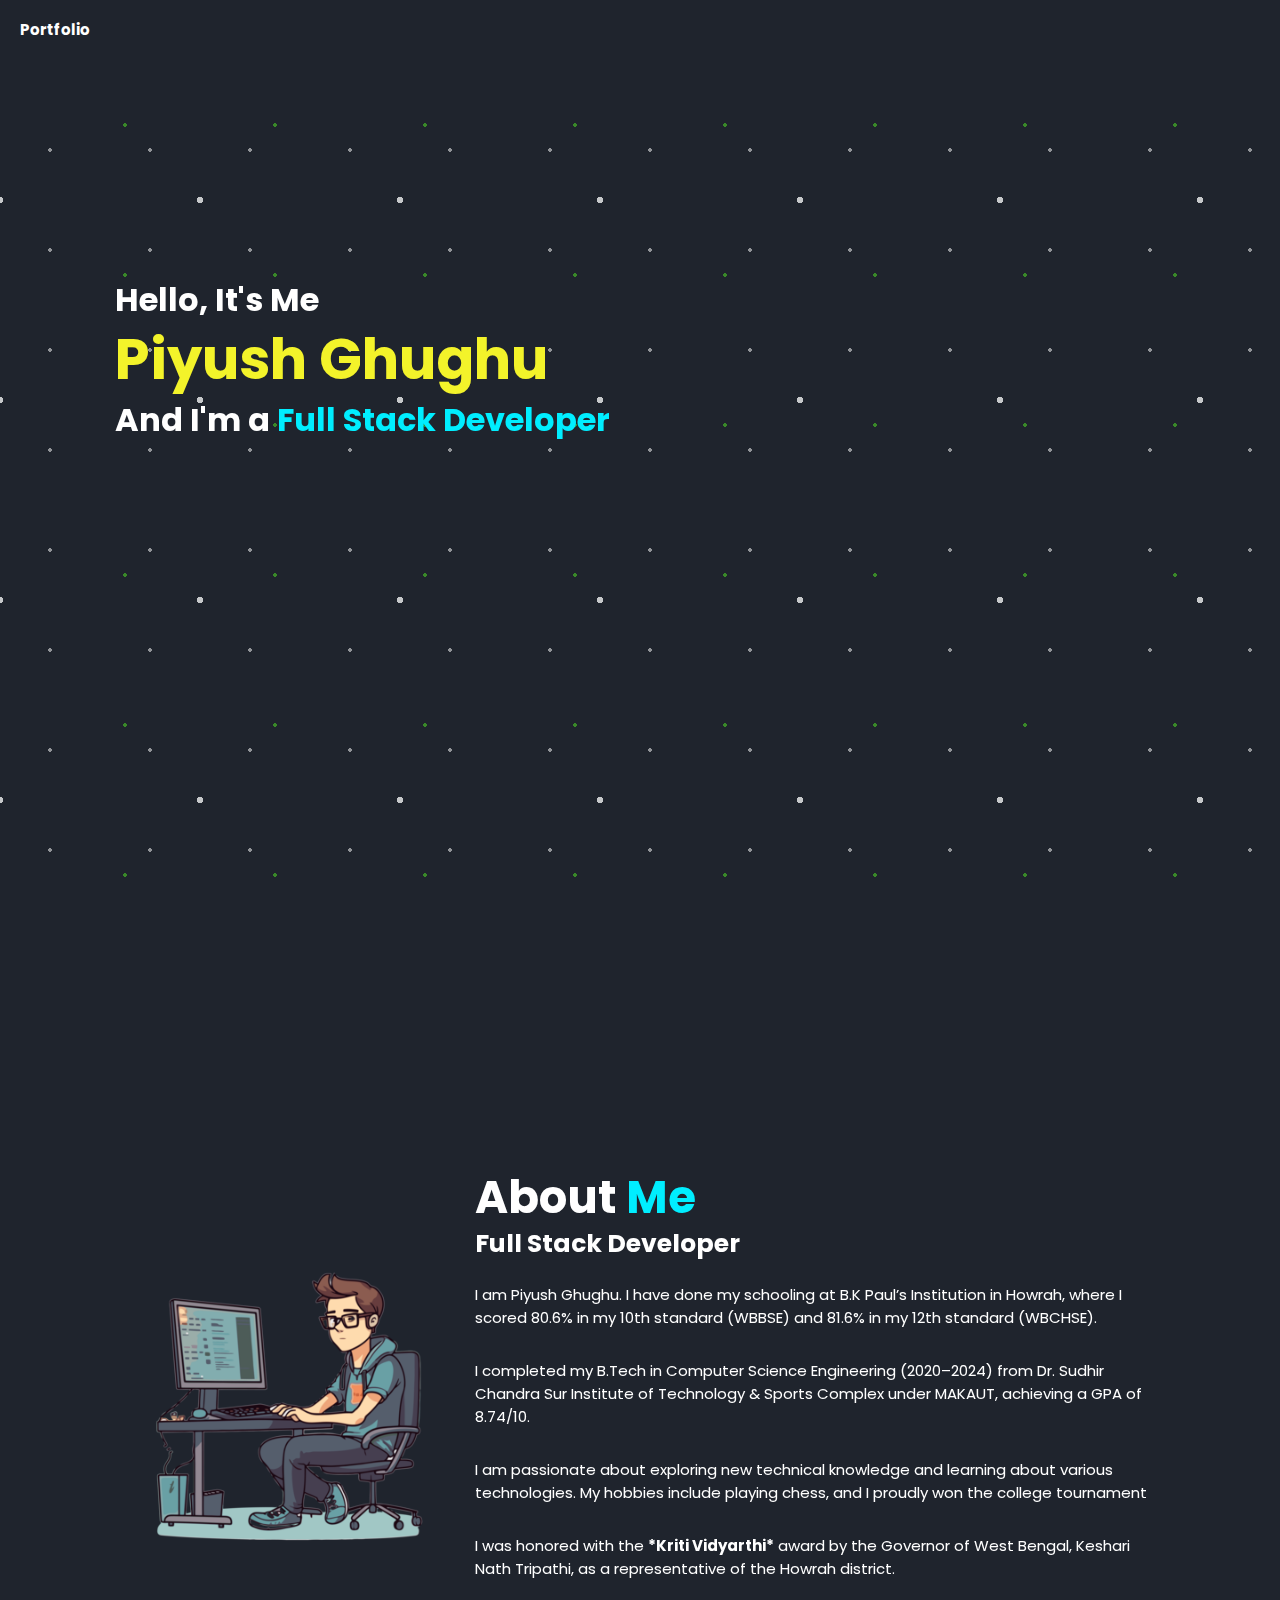
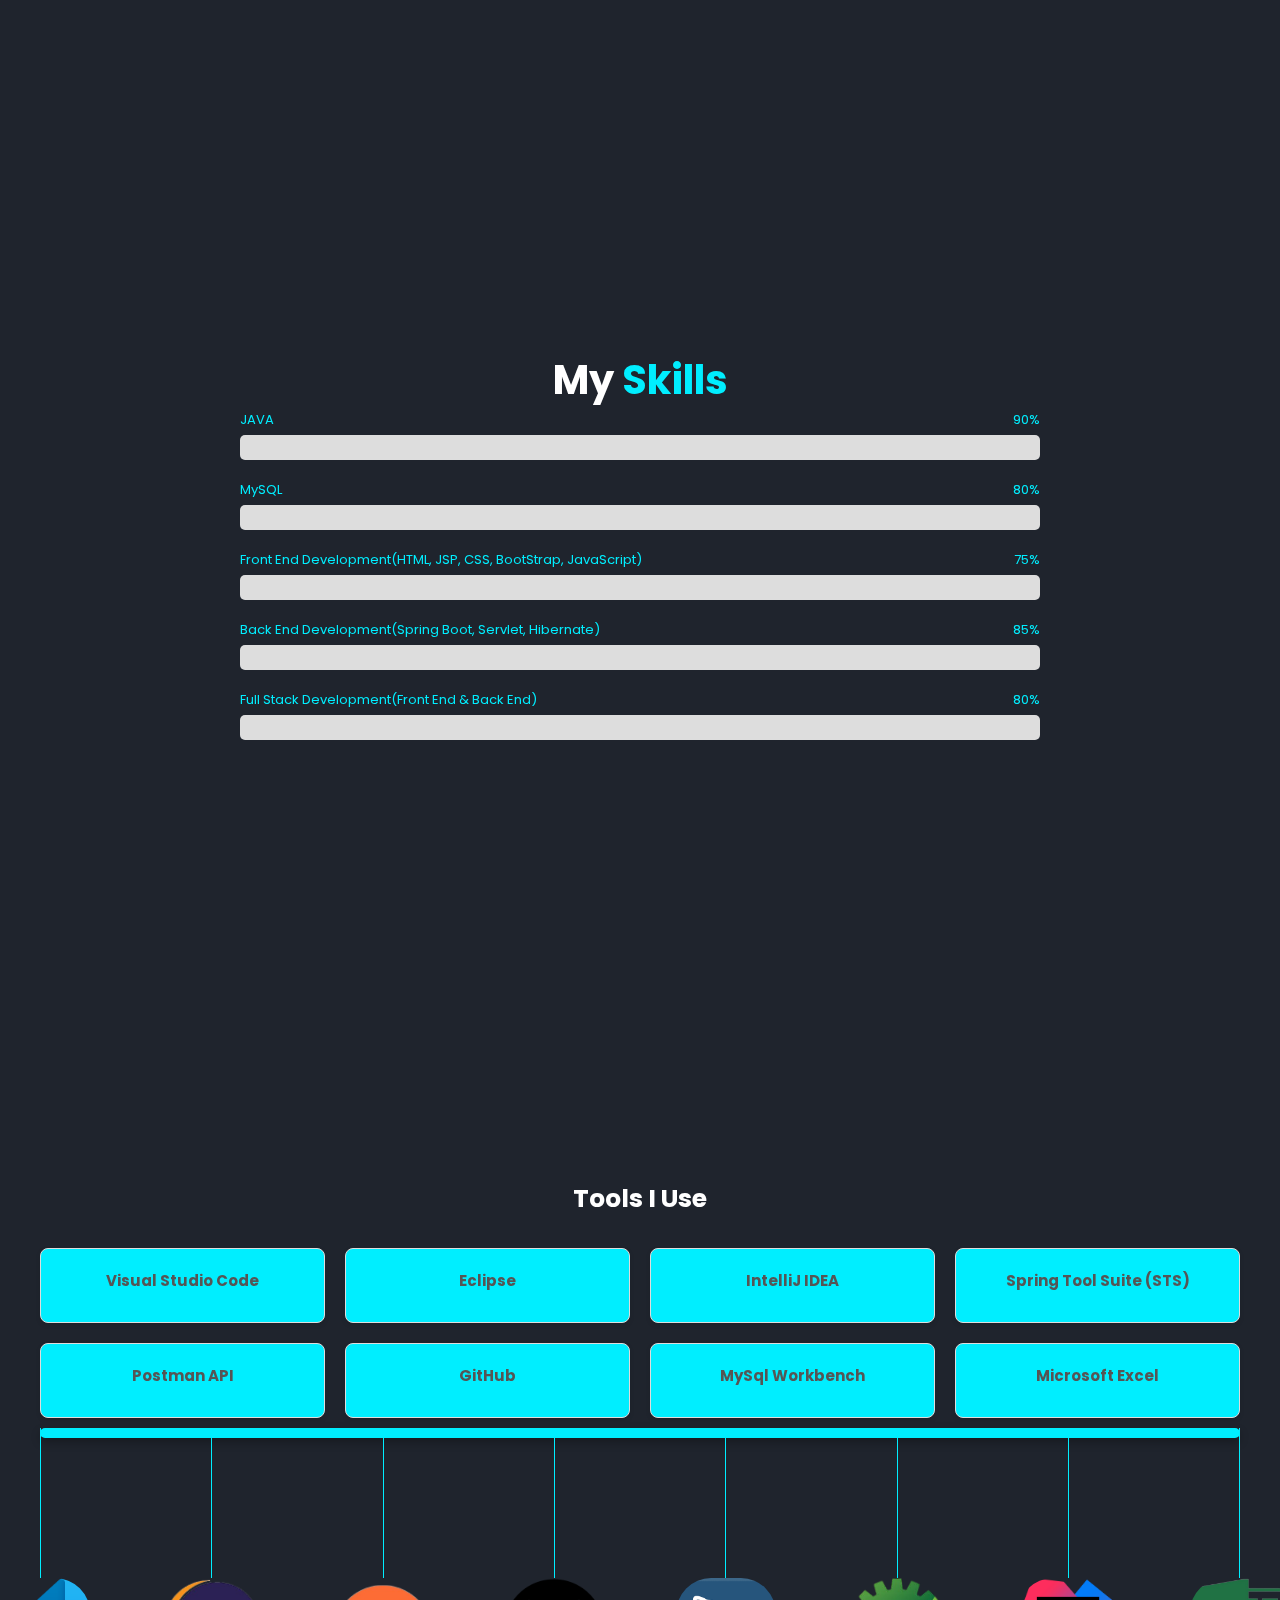
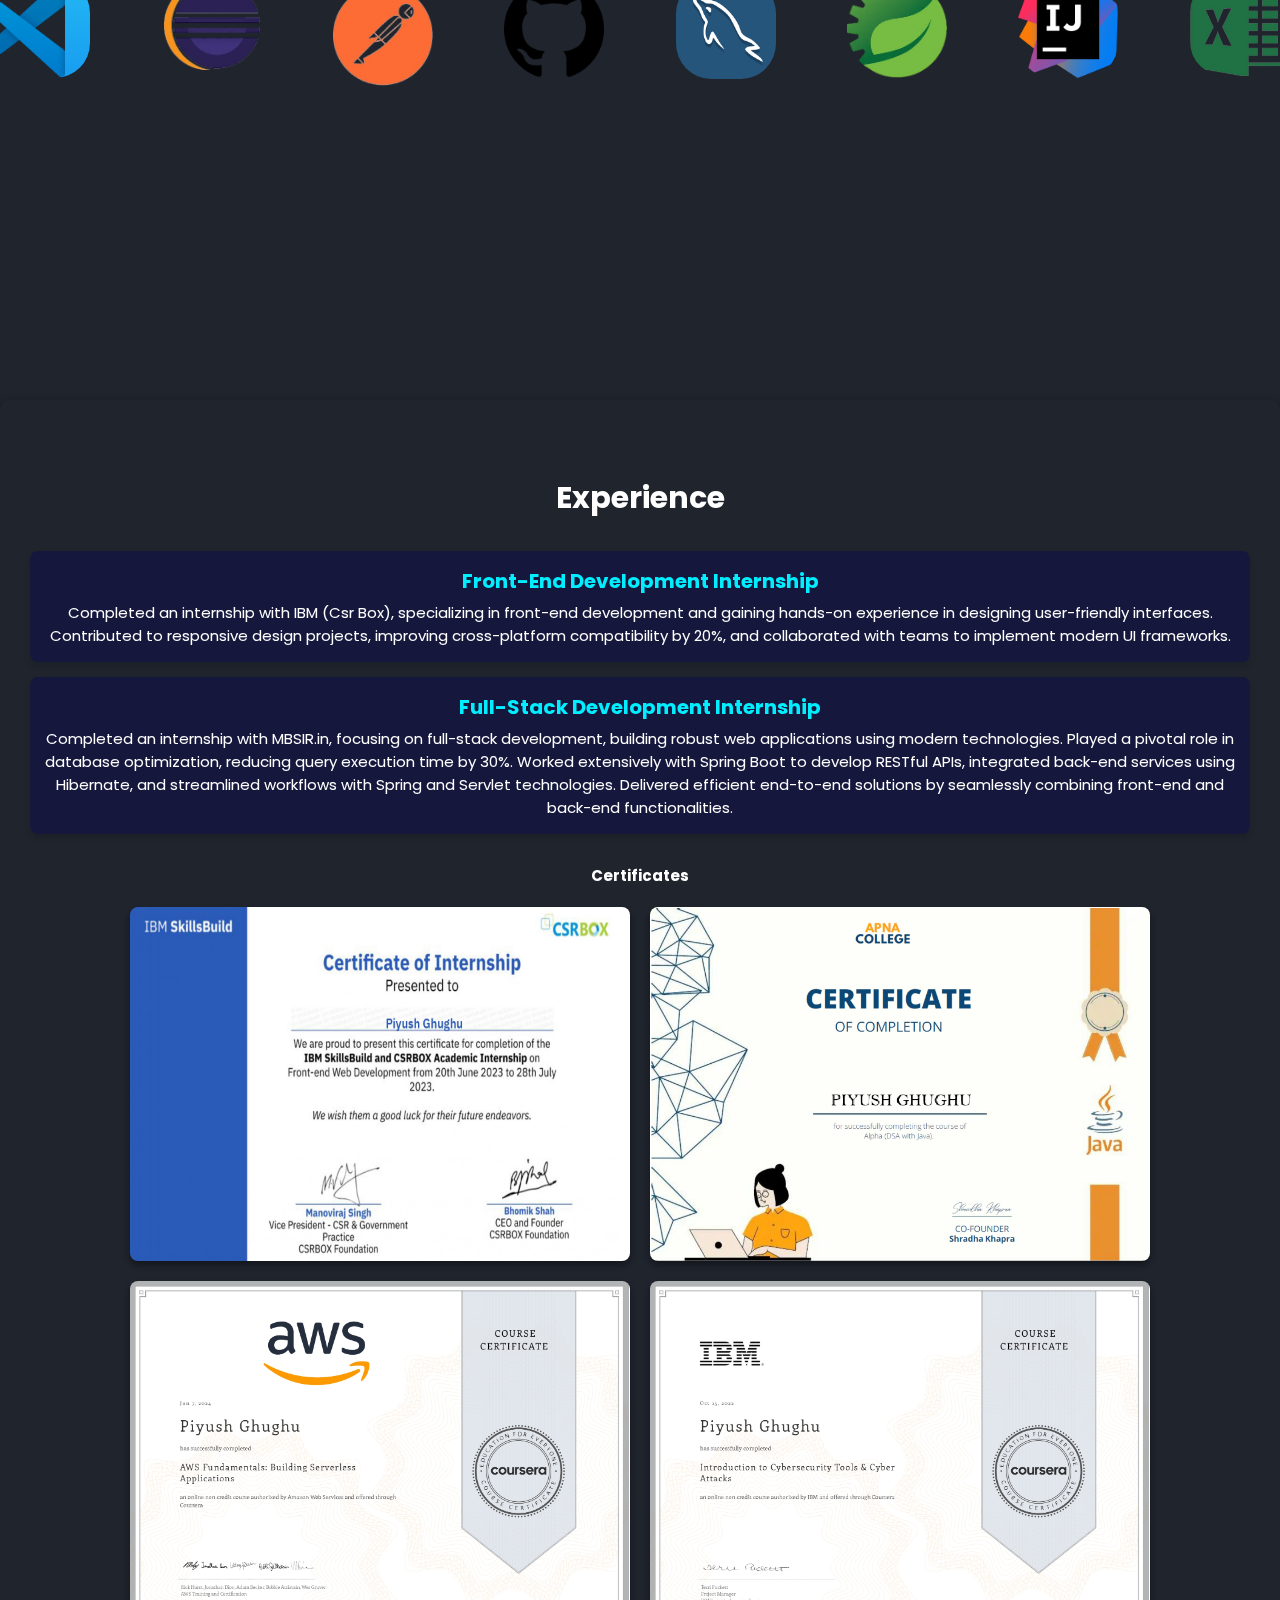
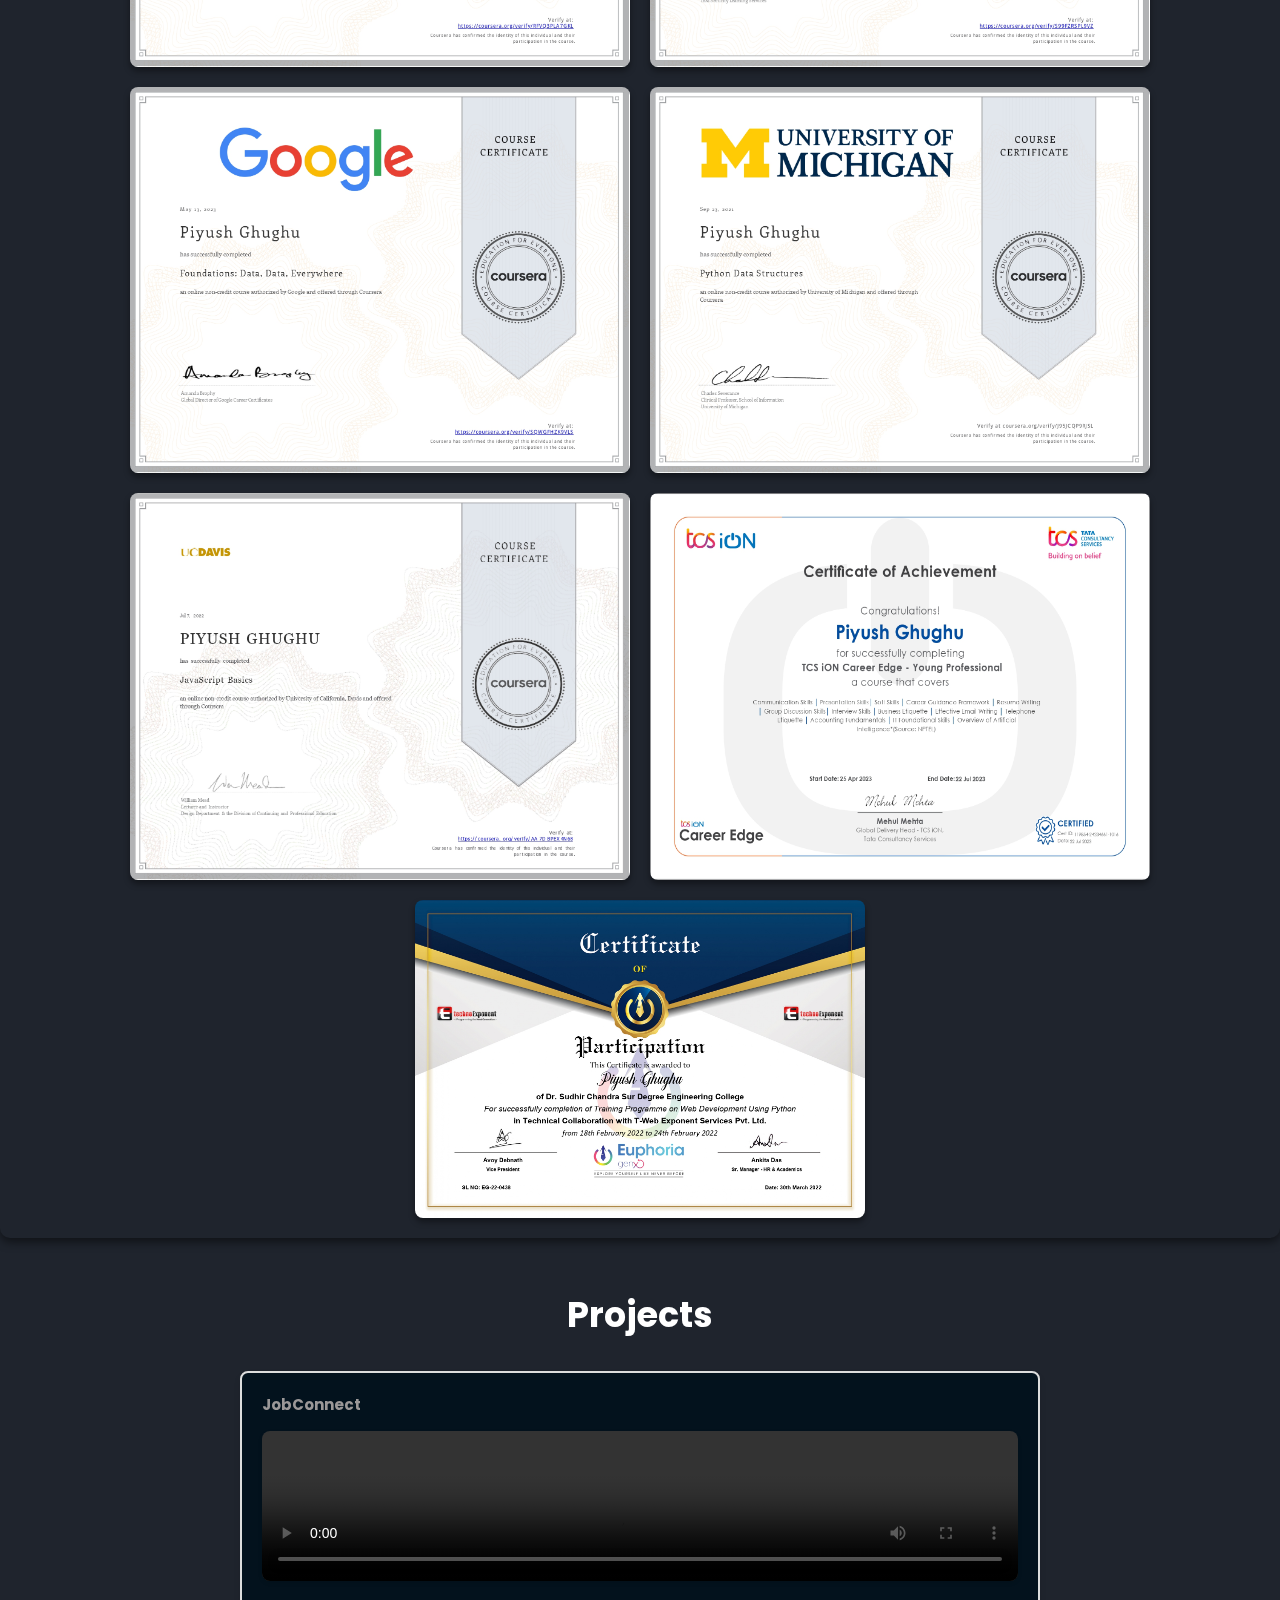
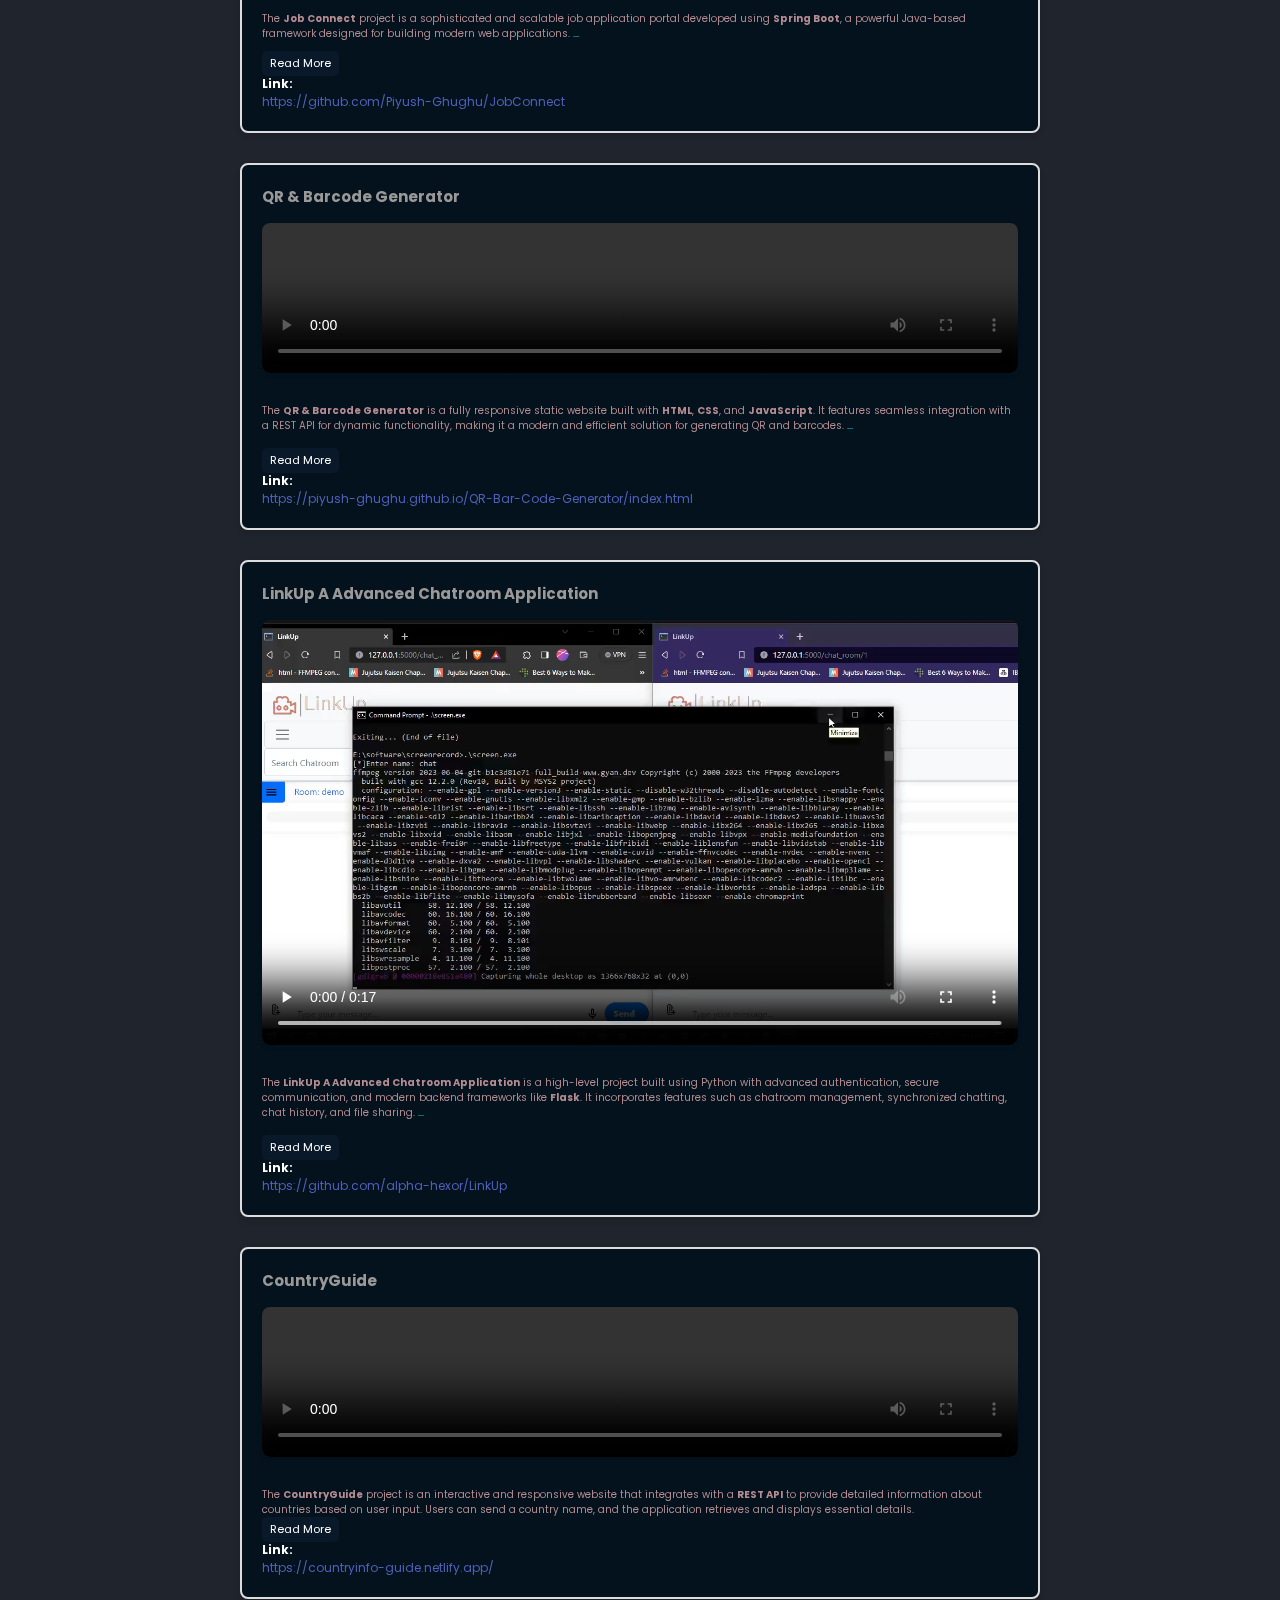
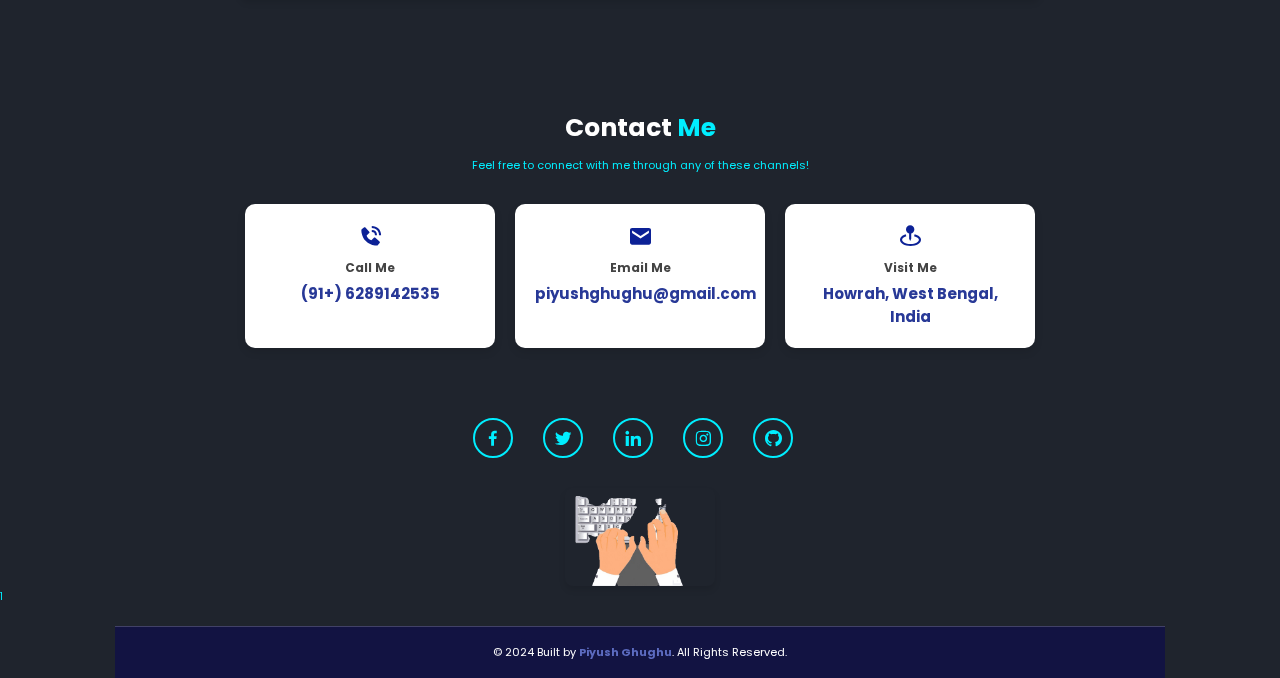
==== index.html @ bff75032 "Update index.html" ====
<!DOCTYPE html>
<html lang="en">

<head>
    <meta charset="UTF-8">
    <meta name="viewport" content="width=device-width, initial-scale=1.0">
    <meta http-equiv="X-UA-Compatible" content="IE=edge">
    <title>Piyush Ghughu's Portfolio</title>
    <link href='https://unpkg.com/boxicons@2.1.4/css/boxicons.min.css' rel='stylesheet'>
    <link rel="stylesheet" href="https://cdnjs.cloudflare.com/ajax/libs/font-awesome/6.0.0-beta3/css/all.min.css">

    <link rel="stylesheet" href="style.css">
    <link rel="shortcut icon" href="images/Image1.jpeg" type="image/x-icon">
</head>

<body>

    <div class="background-effect"> </div>
    <div class="moving-margin"> </div>
    <!-- headeer design -->
    <header class="header">
        <a href="index.html" class="logo">Portfolio</a>
        <div id="menu-icon">☰</div>
        <nav id="navbar" class="navbar">
            <a href="#home" class="active">Home</a>
            <a href="#about">About</a>
            <a href="#skills">Skills</a>
            <a href="#tools">Tools</a>
            <a href="#experience">Experience</a>
            <a href="#project">Projects</a>
            <a href="#contact">Contact</a>
        </nav>
    </header>

    <div class="background-effect"></div>
    <section class="home" id="home">
        <div class="home-content intro">
            <h3 class="animate-item">Hello, It's Me</h3>
            <h1 class="animate-item" id="name">Piyush Ghughu</h1>
            <h3 class="animate-item">And I'm a <span>Full Stack Developer</span></h3>
            <p class="animate-item">I am a Full Stack Developer with expertise in front-end technologies like HTML, CSS,
                JSP, JavaScript, and Bootstrap, strong database skills in MySQL, and backend proficiency in
                <strong><span>Spring Boot</span></strong> , Servlets, and Hibernate.
            </p>
            <div class="social-media-top  animate-item">
                <a href="https://www.facebook.com/priyanksu.ghughu" target="_blank"><i class='bx bxl-facebook'></i></a>
                <a href="https://x.com/PGhughu123" target="_blank"><i class='bx bxl-instagram-alt'></i></a>
                <a href="https://www.linkedin.com/in/piyush-ghughu-1a0229289/" target="_blank"><i
                        class='bx bxl-linkedin-square'></i></a>
                <a href="https://www.instagram.com/piyush_ghughu/" target="_blank"><i class='bx bxl-twitter'></i></a>
                <a href="https://github.com/Piyush-Ghughu" target="_blank"><i class='bx bxl-github'></i></a>
            </div>
            <a href="/cv/Piyush Ghughu_CV.pdf" class="btn animate-item" download="Piyush Ghughu_CV.pdf">Download CV</a>
        </div>
        <div class="profile-container" class="home-img">
            <div class="profile-frame">
                <img src="images/Image1.jpeg" alt="Profile Picture" class="profile-picture animate-item">
            </div>
        </div>
    </section>
    <!-- about section design -->

    <section class="about" id="about">
        <div>

        </div>

        <div class="about-img">
            <img src="images/about3.png" alt="">
        </div>
        <div class="about-content">
            <h2 class="heading">About<span> Me</span></h2>
            <h3>Full Stack Developer</h3>
            <p>I am Piyush Ghughu. I have done my schooling at B.K Paul’s Institution in Howrah, where I scored 80.6% in
                my 10th standard (WBBSE) and 81.6% in my 12th standard (WBCHSE).</p>
            <p>I completed my B.Tech in Computer
                Science Engineering (2020–2024) from Dr. Sudhir Chandra Sur Institute of Technology & Sports Complex
                under MAKAUT, achieving a GPA of 8.74/10. </p>
            <p>I am passionate about exploring new technical knowledge and learning about various technologies. My
                hobbies include playing chess, and I proudly won the college tournament </p>
            <p>I was honored with the <strong>*Kriti Vidyarthi*</strong> award by the Governor
                of West Bengal, Keshari Nath Tripathi, as a representative of the Howrah district.</p>
        </div>
    </section>
    <section class="skills" id="skills">
        <h2 class="skills-heading">My <span>Skills</span></h2>
        <div class="skills-container">
            <!-- Skill 1 -->
            <div class="skill">
                <div class="skill-info">
                    <span>JAVA</span>
                    <span>90%</span>
                </div>
                <div class="skill-bar">
                    <div class="skill-progress" style="--progress-width: 90%;"></div>
                </div>
            </div>
            <!-- Skill 2 -->
            <div class="skill">
                <div class="skill-info">
                    <span>MySQL</span>
                    <span>80%</span>
                </div>
                <div class="skill-bar">
                    <div class="skill-progress" style="--progress-width: 80%;"></div>
                </div>
            </div>
            <!-- Skill 3 -->
            <div class="skill">
                <div class="skill-info">
                    <span>Front End Development(HTML, JSP, CSS, BootStrap, JavaScript)</span>
                    <span>75%</span>
                </div>
                <div class="skill-bar">
                    <div class="skill-progress" style="--progress-width: 75%;"></div>
                </div>
            </div>
            <!-- Skill 4 -->
            <div class="skill">
                <div class="skill-info">
                    <span>Back End Development(Spring Boot, Servlet, Hibernate)</span>
                    <span>85%</span>
                </div>
                <div class="skill-bar">
                    <div class="skill-progress" style="--progress-width: 85%;"></div>
                </div>
            </div>
            <!-- Skill 5 -->
            <div class="skill">
                <div class="skill-info">
                    <span>Full Stack Development(Front End & Back End)</span>
                    <span>80%</span>
                </div>
                <div class="skill-bar">
                    <div class="skill-progress" style="--progress-width: 80%;"></div>
                </div>
            </div>
        </div>
    </section>
    <section id="tools" class="tools">
        <div class="tools-container">
            <h1>Tools I Use</h1>
            <div class="tools-list">
                <div class="tool">
                    <h3>Visual Studio Code</h3>
                </div>
                <div class="tool">
                    <h3>Eclipse</h3>
                </div>
                <div class="tool">
                    <h3>IntelliJ IDEA</h3>
                </div>
                <div class="tool">
                    <h3>Spring Tool Suite (STS)</h3>
                </div>
                <div class="tool">
                    <h3>Postman API</h3>
                </div>
                <div class="tool">
                    <h3>GitHub</h3>
                </div>
                <div class="tool">
                    <h3>MySql Workbench </h3>
                </div>
                <div class="tool">
                    <h3>Microsoft Excel</h3>
                </div>
            </div>
            <!-- Hanging Logos Section -->
            <div class="main-rope">
                <div class="rope">
                    <img src="/images/logos/logo1.png" alt="Logo 1" class="logo-img">
                </div>
                <div class="rope">
                    <img src="/images/logos/logo2.png" alt="Logo 2" class="logo-img">
                </div>
                <div class="rope">
                    <img src="/images/logos/logo3.png" alt="Logo 3" class="logo-img">
                </div>
                <div class="rope">
                    <img src="/images/logos/logo4.png" alt="Logo 4" class="logo-img">
                </div>
                <div class="rope">
                    <img src="/images/logos/logo5.png" alt="Logo 5" class="logo-img">
                </div>
                <div class="rope">
                    <img src="/images/logos/logo6.png" alt="Logo 6" class="logo-img">
                </div>
                <div class="rope">
                    <img src="/images/logos/logo7.png" alt="Logo 7" class="logo-img">
                </div>
                <div class="rope">
                    <img src="/images/logos/logo8.png" alt="Logo 8" class="logo-img">
                </div>
            </div>
        </div>
    </section>
    <section id="experience" class="experience">
        <h1>Experience</h1>
        <div class="certificate-container">
            <div class="certificate-item">
                <p class="certificate-title">Front-End Development Internship</p>
                <p class="certificate-organization">Completed an internship with IBM (Csr Box), specializing in
                    front-end development and gaining hands-on experience in designing user-friendly interfaces.
                    Contributed to responsive design projects, improving cross-platform compatibility by 20%, and
                    collaborated with teams to implement modern UI frameworks.</p>
            </div>
            <div class="certificate-item">
                <p class="certificate-title">Full-Stack Development Internship</p>
                <p class="certificate-organization">Completed an internship with MBSIR.in, focusing on full-stack
                    development, building robust web applications using modern technologies. Played a pivotal role in
                    database optimization, reducing query execution time by 30%. Worked extensively with Spring Boot to
                    develop RESTful APIs, integrated back-end services using Hibernate, and streamlined workflows with
                    Spring and Servlet technologies. Delivered efficient end-to-end solutions by seamlessly combining
                    front-end and back-end functionalities.</p>
            </div>
        </div>
        <div class="certificates">
            <h2>Certificates</h2>
            <div class="certificate-row">
                <img src="/certificates/certificate2.jpg" alt="Certificate 2" class="certificate-img">
                <img src="/certificates/certificate3.jpg" alt="Certificate 3" class="certificate-img">
            </div>
            <div class="certificate-row">
                <img src="/certificates/certificate4.jpg" alt="Certificate 4" class="certificate-img">
                <img src="/certificates/certificate5.jpg" alt="Certificate 5" class="certificate-img">
            </div>
            <div class="certificate-row">
                <img src="/certificates/certificate6.jpg" alt="Certificate 6" class="certificate-img">
                <img src="/certificates/certificate7.jpg" alt="Certificate 7" class="certificate-img">
            </div>
            <div class="certificate-row">
                <img src="/certificates/certificate8.jpg" alt="Certificate 8" class="certificate-img">
                <img src="/certificates/certificate9.jpg" alt="Certificate 9" class="certificate-img">
            </div>
            <div class="certificate-row">
                <img src="/certificates/certificate10.jpg" alt="Certificate 10" class="certificate-img">
            </div>
        </div>
    </section>
    <section class="project" id="project">
        <h1>Projects</h1>
        <div class="project-list">
            <!-- Project 1 -->
            <div class="project-item">
                <h2>JobConnect</h2>
                <div class="video">
                    <video src="/video/video1.mp4" controls></video>
                </div>
                <div class="description">
                    <p class="summary">
                        The <strong>Job Connect</strong> project is a sophisticated and scalable job application portal
                        developed using <strong>Spring Boot</strong>, a powerful Java-based framework designed for
                        building modern web applications. <span class="dots">...</span>
                    <p class="more-text">
                        Spring Boot's capability to simplify complex configurations allows for the development of a
                        multi-layered, efficient, and highly maintainable system. This project leverages the best
                        practices of the Spring ecosystem, making it a robust and enterprise-ready solution for
                        recruitment needs.
                        <br><br>
                        At the core of the application is the <strong>Spring Boot MVC
                            (Model-View-Controller)</strong> architecture, which ensures a clean separation of
                        concerns. The <strong>Controller</strong> layer manages HTTP requests and integrates
                        seamlessly with the <strong>Service</strong> layer, which handles business logic. Data
                        persistence is managed by the <strong>Repository</strong> layer, utilizing Spring Data JPA
                        with Hibernate for interaction with the <strong>MySQL</strong> database.
                        <br><br>
                        The application uses <strong>RESTful APIs</strong> to enable communication between the
                        front-end and back-end. These APIs are built using Spring Boot's <strong>REST
                            Controller</strong> annotations, providing a structured and standardized way to handle
                        CRUD (Create, Read, Update, Delete) operations for entities such as candidates, recruiters,
                        jobs, and applications. JSON responses ensure smooth integration with the front-end,
                        enhancing the user experience.
                        <br><br>
                        Spring Boot's built-in dependency injection simplifies the management of beans and services,
                        reducing boilerplate code while improving testability and scalability. The project also
                        leverages Spring Boot's auto-configuration capabilities to streamline the setup of
                        components such as <strong>data sources</strong>, <strong>transaction management</strong>,
                        and <strong>error handling</strong>.
                        <br><br>
                        The platform includes features for <strong>email verification</strong> during registration,
                        ensuring data integrity and eliminating duplicate accounts. Spring Boot's
                        <strong>JavaMailSender</strong> API facilitates email notifications, such as job application
                        updates for candidates and interview invitations for shortlisted applicants.
                        <br><br>
                        The deployment-ready application takes full advantage of Spring Boot’s support for embedded
                        servers such as <strong>Tomcat</strong>. This ensures that the application can be quickly
                        deployed with minimal configuration, making it highly portable and adaptable to various
                        deployment environments, including cloud platforms.
                        <br><br>
                        Overall, Spring Boot is at the heart of the <strong>Job Connect</strong> project, enabling
                        rapid development, high performance, and seamless integration of multiple features. Its
                        comprehensive ecosystem and modern design patterns make the application highly reliable,
                        maintainable, and suitable for dynamic recruitment needs.

                    </p>
                    </p>
                    <button class="toggle-btn">Read More</button>
                </div>
                <div class="link">
                    <h3>Link:</h3> <a href="https://github.com/Piyush-Ghughu/JobConnect"
                        target="_blank">https://github.com/Piyush-Ghughu/JobConnect</a>
                </div>
            </div>

            <!-- Project 2 -->
            <div class="project-item">
                <h2>QR & Barcode Generator</h2>
                <div class="video">
                    <video src="/video/video2.mp4" controls></video>
                </div>
                <div class="description">
                    <p class="summary">
                        The <strong>QR & Barcode Generator</strong> is a fully responsive static website built with
                        <strong>HTML</strong>, <strong>CSS</strong>, and <strong>JavaScript</strong>. It features
                        seamless integration with a REST API for dynamic functionality, making it a modern and efficient
                        solution for generating QR and barcodes. <span class="dots">...</span>
                    </p>
                    <p class="more-text">
                        This project allows users to input data such as <strong>text</strong>, <strong>size</strong>,
                        and <strong>color</strong>. The data is sent to the API, which processes the input and generates
                        both QR codes and barcodes in real-time. This API-driven approach ensures that the website
                        remains dynamic and versatile for a variety of use cases.
                        <br><br>
                        The website is designed with <strong>excellent CSS styling</strong>, ensuring a visually
                        appealing and user-friendly interface. Its fully responsive design makes it accessible on all
                        devices, from desktops to mobile phones, providing a consistent experience for all users.
                        <br><br>
                        With a focus on scalability, the project is capable of handling a large volume of requests
                        without compromising on performance. Its modular and clean code structure ensures easy
                        maintenance and future enhancements.
                        <br><br>
                        Whether for business, personal, or creative use, this QR & Barcode Generator project
                        demonstrates the power of combining a static frontend with dynamic API integration, delivering a
                        highly functional and aesthetically pleasing application.
                    </p>
                    <br>
                    <button class="toggle-btn">Read More</button>
                </div>
                <div class="link">
                    <h3>Link:</h3> <a href="https://piyush-ghughu.github.io/QR-Bar-Code-Generator/index.html"
                        target="_blank">https://piyush-ghughu.github.io/QR-Bar-Code-Generator/index.html</a>
                </div>
            </div>


            <!-- Project 3 -->
            <div class="project-item">
                <h2>LinkUp A Advanced Chatroom Application</h2>
                <div class="video">
                    <video src="/video/video3.mp4" controls></video>
                </div>
                <div class="description">
                    <p class="summary">
                        The <strong>LinkUp A Advanced Chatroom Application</strong> is a high-level project built using
                        Python with advanced authentication, secure communication, and modern backend frameworks like
                        <strong>Flask</strong>. It incorporates features such as chatroom management, synchronized
                        chatting, chat history, and file sharing. <span class="dots">...</span>
                    </p>
                    <p class="more-text">
                        <strong>Authentication:</strong>
                        The application employs a robust authentication system where users can create accounts and log
                        in securely. Passwords are stored in a <strong>bcrypt hash format</strong> to enhance security.
                        For an added layer of protection, asymmetric and symmetric keys are utilized for secure
                        communication and data exchange. Proper error messages are displayed for failed authentication
                        attempts.
                        <br><br>
                        <strong>Chatroom Management:</strong>
                        Users can create new chatrooms, join existing ones, and share chatroom names with others. This
                        ensures seamless collaboration and engagement.
                        <br><br>
                        <strong>Chatroom Search:</strong>
                        Users can search their joined chatrooms to continue conversations conveniently.
                        <br><br>
                        <strong>Synchronized Chat:</strong>
                        Synchronized real-time chat is implemented using <strong>Socket.IO</strong>, ensuring that
                        messages are instantly visible to all logged-in users in the chatroom.
                        <br><br>
                        <strong>Chat History:</strong>
                        Chats are persistently saved in the database, allowing users to view previous messages when they
                        log in again or join a chatroom for the first time.
                        <br><br>
                        <strong>Delete Chat:</strong>
                        Users can delete recently sent messages, while older messages are protected from deletion to
                        maintain conversation integrity.
                        <br><br>
                        <strong>File Sharing:</strong>
                        The platform supports file sharing, enabling users to send files up to <strong>32 MB</strong> in
                        size and up to <strong>8 files</strong> in a single row for better collaboration.
                        <br><br>
                        <strong>Audio Messaging:</strong>
                        Audio messaging is included for enhanced communication, providing a convenient and expressive
                        way to interact.
                        <br><br>
                        This extreme-level project combines advanced technologies, modern backend frameworks like Flask,
                        and secure practices to deliver a scalable and highly functional chatroom application that meets
                        diverse communication needs.
                    </p>
                    <br>
                    <button class="toggle-btn">Read More</button>
                </div>
                <div class="link">
                    <h3>Link:</h3>
                    <a href="https://github.com/alpha-hexor/LinkUp"
                        target="_blank">https://github.com/alpha-hexor/LinkUp</a>
                </div>
            </div>

            <div class="project-item">
                <h2>CountryGuide</h2>
                <div class="video">
                    <video src="/video/video4.mp4" controls></video>
                </div>
                <div class="description">
                    <p class="summary">
                        The <strong>CountryGuide</strong> project is an interactive and responsive website that
                        integrates with a <strong>REST API</strong> to provide detailed information about countries
                        based on user input. Users can send a country name, and the application retrieves and displays
                        essential details.
                    </p>
                    <p class="more-text" style="display: none;">
                        This dynamic platform offers the following features:
                        <br><br>
                        <strong>Country Information:</strong>
                        Users can input a country name, and the application queries the REST API to fetch and display:

                        <strong>Flag Image</strong>
                        <strong>Capital:</strong> The country's capital city
                        <strong>Continent:</strong> The continent where the country is located
                        <strong>Currency:</strong> Details including name, code, and symbol
                        <strong>Population:</strong> The total population of the country
                        <strong>Common Languages:</strong> Official or widely spoken languages
                        <strong>Timezone:</strong> The primary timezone of the country

                        <br>
                        <strong>Real-Time API Integration:</strong>
                        The website utilizes a REST API to dynamically fetch data, ensuring up-to-date and accurate
                        information.
                        <br><br>
                        <strong>Responsiveness:</strong>
                        The application is fully responsive, providing a seamless user experience across devices of all
                        screen sizes.
                        <br><br>
                        <strong>Efficient and Scalable:</strong>
                        Built with clean HTML, CSS, and JavaScript, the platform ensures high performance and easy
                        scalability for future enhancements.
                    </p>
                    <button class="toggle-btn">Read More</button>
                </div>
                <div class="link">
                    <h3>Link:</h3>
                    <a href="https://countryinfo-guide.netlify.app/"
                        target="_blank">https://countryinfo-guide.netlify.app/</a>
                </div>
            </div>


    </section>



    <section class="contact" id="contact">
        <div class="container">
            <h1 class="section-title">Contact <span>Me</span></h1>
            <p class="section-description">Feel free to connect with me through any of these channels!</p>
            <div class="contact-info">
                <div class="contact-card">
                    <i class='bx bxs-phone-call'></i>
                    <h3>Call Me</h3>
                    <p>(91+) 6289142535</p>
                </div>
                <div class="contact-card">
                    <i class='bx bxs-envelope'></i>
                    <h3>Email Me</h3>
                    <p>piyushghughu@gmail.com</p>
                </div>
                <div class="contact-card">
                    <i class='bx bxs-map-pin'></i>
                    <h3>Visit Me</h3>
                    <p>Howrah, West Bengal, India</p>
                </div>
            </div>
            <div class="social-media">
                <div class="social-icons">
                    <a href="https://www.facebook.com/priyanksu.ghughu" target="_blank" class="social-link">
                        <i class='bx bxl-facebook'></i>
                    </a>
                    <a href="https://x.com/PGhughu123" target="_blank" class="social-link">
                        <i class='bx bxl-twitter'></i>
                    </a>
                    <a href="https://www.linkedin.com/in/piyush-ghughu-1a0229289/" target="_blank" class="social-link">
                        <i class='bx bxl-linkedin'></i>
                    </a>
                    <a href="https://www.instagram.com/piyush_ghughu/" target="_blank" class="social-link">
                        <i class='bx bxl-instagram'></i>
                    </a>
                    <a href="https://github.com/Piyush-Ghughu" target="_blank" class="social-link">
                        <i class='bx bxl-github'></i>
                    </a>
                </div>
            </div>
            <div class="gif">
                <img src="/images/giphy-unscreen (1).gif" alt="">
            </div>
        </div>
        <footer class="footer">
            <p>© 2024 Built by <strong>Piyush Ghughu</strong>. All Rights Reserved.</p>

        </footer>
    </section>

    <div id="CounterVisitor">
        </div>

    <script>
    var n = localStorage.getItem('on_load_counter');

    if (n === null) {
      n = 0;
    }
    n++;

    localStorage.setItem("on_load_counter", n);

    nums = n.toString().split('').map(Number);
    document.getElementById('CounterVisitor').innerHTML = '';
    for (var i of nums) {
      document.getElementById('CounterVisitor').innerHTML += '<span class="counter-item">' + i + '</span>';
    }

    </script>

    <script>
        const menuIcon = document.getElementById('menu-icon');
        const navbar = document.getElementById('navbar');

        menuIcon.addEventListener('click', () => {
            navbar.classList.toggle('show');
        });

        // Close the menu when a link is clicked (optional)
        const navLinks = document.querySelectorAll('.navbar a');
        navLinks.forEach(link => {
            link.addEventListener('click', () => {
                navbar.classList.remove('show');
            });
        });
    </script>


    </script>

    <script>
        document.addEventListener("DOMContentLoaded", () => {
            const items = document.querySelectorAll(".animate-item");
            items.forEach((item, index) => {
                setTimeout(() => {
                    item.classList.add("visible");
                }, index * 500); // Delay each item's appearance
            });
        });

    </script>
    <script>

        document.addEventListener("DOMContentLoaded", () => {
            const skillBars = document.querySelectorAll(".skill-progress");

            const animateSkills = () => {
                skillBars.forEach(skill => {
                    const progress = skill.style.getPropertyValue("--progress-width");
                    skill.style.width = progress; // Start the animation to the percentage
                });
            };

            const isInViewport = (element) => {
                const rect = element.getBoundingClientRect();
                return (
                    rect.top >= 0 &&
                    rect.left >= 0 &&
                    rect.bottom <= (window.innerHeight || document.documentElement.clientHeight) &&
                    rect.right <= (window.innerWidth || document.documentElement.clientWidth)
                );
            };

            const skillsSection = document.querySelector("#skills");

            const handleScroll = () => {
                if (isInViewport(skillsSection)) {
                    animateSkills();
                    window.removeEventListener("scroll", handleScroll); // Remove listener after animation
                }
            };

            window.addEventListener("scroll", handleScroll);
        });


    </script>
    <script>
        document.addEventListener("DOMContentLoaded", () => {
            const skillBars = document.querySelectorAll(".skill-progress");

            const animateSkills = (entries, observer) => {
                entries.forEach(entry => {
                    if (entry.isIntersecting) {
                        // Trigger animation for visible skill bars
                        skillBars.forEach(skill => {
                            const progress = skill.style.getPropertyValue("--progress-width");
                            skill.style.width = progress; // Start the animation to the percentage
                        });
                    } else {
                        // Reset animation when the section is out of view
                        skillBars.forEach(skill => {
                            skill.style.width = "0";
                        });
                    }
                });
            };

            const observerOptions = {
                threshold: 0.5, // Trigger when at least 50% of the section is visible
            };

            const observer = new IntersectionObserver(animateSkills, observerOptions);

            const skillsSection = document.querySelector("#skills");
            observer.observe(skillsSection);
        });

    </script>
    <script>
        document.addEventListener("DOMContentLoaded", () => {
            const images = document.querySelectorAll(".certificate-img");
            const overlay = document.createElement("div");
            overlay.classList.add("fullscreen-overlay");
            const closeButton = document.createElement("button");
            closeButton.classList.add("close-btn");
            closeButton.textContent = "×";
            const fullscreenImg = document.createElement("img");
            fullscreenImg.classList.add("fullscreen-img");

            overlay.appendChild(fullscreenImg);
            overlay.appendChild(closeButton);
            document.body.appendChild(overlay);

            images.forEach(image => {
                image.addEventListener("click", () => {
                    fullscreenImg.src = image.src;
                    overlay.classList.add("active");
                });
            });

            closeButton.addEventListener("click", () => {
                overlay.classList.remove("active");
            });

            overlay.addEventListener("click", (e) => {
                if (e.target === overlay) {
                    overlay.classList.remove("active");
                }
            });
        });

    </script>
    <script>
        document.querySelectorAll('.project-item .toggle-btn').forEach(button => {
            button.addEventListener('click', () => {
                const projectItem = button.closest('.project-item');
                const moreText = projectItem.querySelector('.more-text');
                const dots = projectItem.querySelector('.dots');

                if (moreText.style.display === "none" || !moreText.style.display) {
                    moreText.style.display = "inline";
                    dots.style.display = "none";
                    button.textContent = "Show Less";
                } else {
                    moreText.style.display = "none";
                    dots.style.display = "inline";
                    button.textContent = "Read More";
                }
            });
        });

    </script>



</body>

</html>
---- style.css ----
@import url('https://fonts.googleapis.com/css?family=Poppins:wght@300;400;500;600;700;800;900&display=swap');

* {
    margin: 0;
    padding: 0;
    box-sizing: border-box;
    text-decoration: none;
    border: none;
    outline: none;
    scroll-behavior: smooth;
    font-family: 'Poppins', sans-serif;
}

:root {
    --bg-color: #1f242d;
    --second-bg-color: #323946;
    --text-color: #fff;
    --main-color: #0ef;
}

html {
    font-size: 62.5%;
    overflow-x: hidden;
}

body {
    background-color: var(--bg-color);
    color: var(--text-color);
}

section {
    min-height: 100vh;
    padding: 10rem 9% 2rem;
}


.header {
    display: flex;
    justify-content: space-between;
    align-items: center;
    padding: 10px 20px;
    background: var(--bg-color);
    color: #fff;
    position: fixed;
    width: 100%;
    top: 0;
    z-index: 1000;
  
}

.logo {
    font-size: 1.5rem;
    font-weight: bold;
    text-decoration: none;
    color: #fff;
}

#menu-icon {
    display: none;
    font-size: 2rem;
    cursor: pointer;
    margin-right: 2.5rem;
}

.navbar {
    display: flex;
    gap: 20px;
}

.navbar a {
    text-decoration: none;
    color: #fff;
    font-size: 1.9rem;
    padding: 5px 10px;
    transition: color 0.3s ease;
}

.navbar a:hover, .navbar a.active {
    color: var(--main-color)
}

/* Responsive Hamburger Menu */
@media (max-width: 768px) {
    #menu-icon {
        display: block;
    }

    .navbar {
        flex-direction: column;
        position: fixed;
        top: 0;
        left: -100%;
        width: 250px;
        height: 100%;
        background: #222;
        padding: 50px 20px;
        gap: 15px;
        transition: left 0.4s ease;
    }

    .navbar a {
        font-size: 1.2rem;
    }

    .navbar.show {
        left: 0;
    }
}





/* Animation for links */
.navbar a {
    opacity: 0;
    transform: translateX(-20px);
    animation: slideIn 0.5s ease forwards;
}

.navbar a:nth-child(1) {
    animation-delay: 0.1s;
}

.navbar a:nth-child(2) {
    animation-delay: 0.2s;
}

.navbar a:nth-child(3) {
    animation-delay: 0.3s;
}

.navbar a:nth-child(4) {
    animation-delay: 0.4s;
}

.navbar a:nth-child(5) {
    animation-delay: 0.5s;
}

.navbar a:nth-child(6) {
    animation-delay: 0.6s;
}

.navbar a:nth-child(7) {
    animation-delay: 0.7s;
}

@keyframes slideIn {
    from {
        opacity: 0;
        transform: translateX(-20px);
    }
    to {
        opacity: 1;
        transform: translateX(0);
    }
}










@media screen and (max-width: 768px) {

    .home{
        flex-direction: column;
    }
    .about{
        flex-direction: column;
    }
    .experience{
        margin-top: 10rem;
    }
    
}


@media screen and (max-width: 790px) {

    .experience{
        margin-top: 15rem;
    }
}




.profile-picture {
    width: 270px;
    height: 300px;
    border-radius: 50%; 
    box-shadow:
        0 10px 15px rgba(0, 24, 240, 0.4), /* Existing blue shadow */
        0 4px 8px rgba(0, 0, 0, 0.3);/* Existing neutral shadow */
    margin: 20px auto;
    display: block;
    padding: 10px;
    background-color: #fff;
    transition: transform 0.3s ease, box-shadow 0.3s ease;
    animation: flipAnimation 7s infinite ease-in-out;
}


@keyframes flipAnimation {

    0%,
    90% {
        transform: rotateY(0);
    }

    95% {
        transform: rotateY(180deg);
    }

    100% {
        transform: rotateY(0);
    }
}


.profile-picture:hover {
    transform: scale(1.05);
    box-shadow:
        0 15px 25px rgba(255, 193, 7, 0.5),
        0 8px 16px rgba(0, 0, 0, 0.4);
    animation: none;
}

.home {
    display: flex;
    justify-content: center;
    align-items: center;
}

.home-content h3 {
    font-size: 3.2rem;
    font-weight: 700;
}

.home-content h3:nth-of-type(2) {
    margin-bottom: 2rem;
}
span {
    color: var(--main-color);
   
}

/* Hover effect to highlight text */
span:hover {
    color: var(--main-color);
   
}


.moving-text {
    display: inline-block;
    position: relative;
    font-size: 24px;
    font-weight: bold;
    color: var(--main-color); /* Use your theme's main color */
    animation: moveLeftToRight 5s linear infinite;
    
}

@keyframes moveLeftToRight {
    0% {
        transform: translateX(-100%);
    }
    50% {
        transform: translateX(50%); /* Center point */
    }
    100% {
        transform: translateX(100%);
    }
}



.home-content h1 {
    font-size: 5.6rem;
    font-weight: 700;
    line-height: 1.3;
}

#name {
    color: rgb(243, 243, 42);
}

.home-content p {
    font-size: 1.6rem;
    margin-right: 10rem;

}

.social-media-top a {
    display: inline-flex;
    justify-content: center;
    align-items: center;
    width: 4rem;
    height: 4rem;
    background: transparent;
    border: .2rem solid var(--main-color);
    border-radius: 50%;
    font-size: 2rem;
    color: var(--main-color);
    margin: 3rem 1.5rem 3rem 0;
    transition: .5s ease;

}

.social-media-top a:hover {
    background: var(--main-color);
    color: var(--second-bg-color);
    box-shadow: 0 0 1rem var(--main-color);
}
.social-media a {
    display: inline-flex;
    justify-content: center;
    align-items: center;
    width: 4rem;
    height: 4rem;
    background: transparent;
    border: .2rem solid var(--main-color);
    border-radius: 50%;
    font-size: 2rem;
    color: var(--main-color);
    margin: 3rem 1.5rem 3rem 0;
    transition: .5s ease;

}

.social-media a:hover {
    background: var(--main-color);
    color: var(--second-bg-color);
    box-shadow: 0 0 1rem var(--main-color);
}


.btn {
    display: inline-block;
    padding: 1rem 2.8rem;
    background: var(--main-color);
    border-radius: 4rem;
    box-shadow: 0 0 1rem var(--main-color);
    font-size: 1.6rem;
    color: var(--second-bg-color);
    letter-spacing: .1rem;
    font-weight: 600;
    transition: .5s ease;
    margin: 10px;
}

.btn:hover {
    box-shadow:
        none;
}


 .intro {
    position: relative;
    overflow: hidden;
   
}

.animate-item {
    position: relative;
    opacity: 0;
    transform: translateX(-100px);
 
    transition: all 0.8s ease-out;
}

.animate-item.visible {
    opacity: 1;
    transform: translateX(0);

} 

/* Background effect with random gradient movement */
.background-effect {
    position: fixed;
    top: 0;
    left: 0;
    width: 100%;
    height: 100%;
    z-index: -100;
    background: radial-gradient(circle, rgba(255, 255, 255, 0.3) 2px, transparent 2px),
                radial-gradient(circle, rgba(83, 233, 37, 0.3) 2px, transparent 2px),
                radial-gradient(circle, rgba(255, 255, 255, 0.5) 3.5px, transparent 3.5px);
    background-size: 100px 100px, 150px 150px, 200px 200px, 250px 250px;
    background-position: 0 0, 50px 50px, 100px 100px, 150px 150px;
    animation: particlesMove 80s linear infinite, randomMotion 30s infinite; 





}

/* Particles animation for random movement */
@keyframes particlesMove {
    0% { background-position: 0 0, 50px 50px, 100px 100px, 150px 150px; }
    100% { background-position: 50px 50px, 100px 100px, 10px 150px, 200px 200px; }
}

/* Random motion of different gradients */
@keyframes randomMotion {
    0% {
        background-position: 20px 50px, 150px 200px, 80px 130px, 300px 40px;
    }
    25% {
        background-position: 100px 250px, -30px 180px, 1px 250px, 10px 10px;
    }
    50% {
        background-position: 180px 100px, 60px 190px, 230px -70px, 15px 125px;
    }
    75% {
        background-position: 40px 80px, 120px -10px, 10px 190px, 190px -37px;
    }
    100% {
        background-position: 150px 300px, -50px 40px, 120px 60px, 200px 150px;
    }
}



.moving-margin {
    position: fixed;
    top: 0;
    left: 0;
    width: 100%;
    height: 100%;
    pointer-events: none;
    /* Ensure it's non-interactive */
    z-index: 99;
    border: 10px solid transparent;
    box-sizing: border-box;
    animation: moving-border 5s infinite;
}

@keyframes moving-border {
    0% {
        border-color: rgba(255, 0, 0, 0.5);
    }

    25% {
        border-color: rgba(0, 255, 0, 0.5);
    }

    50% {
        border-color: rgba(0, 0, 255, 0.5);
    }

    75% {
        border-color: rgba(255, 255, 0, 0.5);
    }

    100% {
        border-color: rgba(255, 0, 0, 0.5);
    }
}

@keyframes float {
    0% {
        transform: translateY(0) rotate(0deg);
        opacity: 1;
    }
    50% {
        transform: translateY(-20px) rotate(45deg);
        opacity: 0.8;
    }
    100% {
        transform: translateY(0) rotate(0deg);
        opacity: 1;
    }
}



.about{
    display: flex;
    justify-content: center;
    align-items: center;
    gap: 2rem;
   
}
.about-img img{
    width: 25vw;
}

.heading{
    text-align: center;
    font-size: 4.5rem;
}
.about-content h2{
    text-align: left;
    line-height: 1.2;
}

.about-content h3{
    font-size: 2.5rem;
}
.about-content p{
   font-size: 1.5rem;
   margin: 2rem 0 3rem;
}


/* Skills Section */
.skills {
    padding: 50px 20px;
    text-align: center;

}

.skills .heading {
    font-size: 2rem;
    margin-bottom: 30px;
    color: #333;
}
.skills-heading{
    margin-top: 10rem;
    font-size: 40px;
}

.skills-container {
    max-width: 800px;
    margin: 0 auto;
}

.skill {
    margin-bottom: 20px;
}

.skill-info {
    display: flex;
    justify-content: space-between;
    font-size: 1.3rem;
    color: #444;
    margin-bottom: 5px;
}

.skill-bar {
    width: 100%;
    height: 25px;
    background: #ddd;
    border-radius: 5px;
    overflow: hidden;
    position: relative;
}

.skill-progress {
    height: 100%;
    background: linear-gradient(90deg, #4CAF50, #81C784);
    width: 0;
    transition: width 1.5s ease-in-out;
}

.skill-progress.html {
    width: 90%;
}

.skill-progress.css {
    width: 85%;
}

.skill-progress.js {
    width: 75%;
}

.skill-progress.java {
    width: 90%;
}

.skill-progress.mysql {
    width: 80%;
}
.skill-progress {
    transition: width 2.5s ease-in-out; 
}


/* tools */
.tools {
    padding: 50px 20px;
}

.tools-container {
    max-width: 1200px;
    margin: auto;
    text-align: center;
}

.tools h1 {
    font-size: 2.5rem;
    margin-bottom: 30px;
    margin-top: 30px;
    color: var(--text-color);
}

.tools-list {
    display: grid;
    grid-template-columns: repeat(auto-fit, minmax(250px, 1fr));
    gap: 20px;
}

.tool {
    background: var(--main-color);
    border: 1px solid #ddd;
    border-radius: 8px;
    padding: 20px;
    box-shadow: 0 2px 5px rgba(0, 0, 0, 0.1);
    transition: transform 0.3s ease, box-shadow 0.3s ease;
}

.tool h3 {
    font-size: 1.5rem;
    color: #555;
    margin-bottom: 10px;
}

.tool p {
    font-size: 1rem;
    color: #777;
    line-height: 1.5;
}

.tool:hover {
    transform: translateY(-5px);
    box-shadow: 0 5px 15px rgba(0, 0, 0, 0.2);
}


/* tools */
.main-rope {
    position: relative;
    width: 100%;
    height: 10px;
    margin-top: 10px;
    background-color: var(--main-color);
    border-radius: 5px;
    box-shadow: 0 4px 10px rgba(0, 0, 0, 0.3);
    display: flex;
    justify-content: space-between;
    align-items: flex-start;
    z-index: 10;
}

.rope {
    position: relative;
    width: 0.5px;
    height: 150px;
    background-color: var(--main-color);
    transform-origin: top center;
    animation: swing 2s ease-in-out infinite alternate;
    z-index: -100;
}

.rope:nth-child(odd) {
    animation-delay: 0.1s;
}

.rope:nth-child(even) {
    animation-delay: 0.8s;
}

.logo-img {
    position: absolute;
    top: 100%;
    left: 50%;
    transform: translate(-50%, 0);
    width: 8vw; /* Relative to viewport width */
    max-width: 100px; /* Cap size for larger screens */
    height: auto; /* Maintain aspect ratio */
    border-radius: 35%;
    transition: transform 0.2s;
}

.logo-img:hover {
    transform: translate(-50%, 0) scale(1.2);
    box-shadow: 0 4px 8px rgba(0, 0, 0, 0.5);
}

@keyframes swing {
    0% {
        transform: rotate(-10deg);
    }
    100% {
        transform: rotate(10deg);
    }
}

/* Responsive adjustments */
@media screen and (max-width: 768px) {
    .rope {
        height: 100px; /* Shorter ropes on smaller screens */
    }

    .logo-img {
        width: 12vw; /* Slightly larger relative size for tablets */
        max-width: 80px; /* Cap size */
    }
}

@media screen and (max-width: 480px) {
    .rope {
        height: 80px; /* Even shorter ropes for small screens */
    }

    .logo-img {
        width: 15vw; /* Adjust image size for mobile */
        max-width: 60px; /* Smaller cap */
    }
}


/* experience  */
.experience h1{
    color: var(--text-color);
    text-align: center; 
    margin-bottom: 20px;
    margin-top: 5.5rem;
    font-size: 3rem;
}
.experience {
    padding: 20px;
    border-radius: 10px;
    box-shadow: 0 4px 10px rgba(0, 0, 0, 0.5);
}
.certificate-container {
    display: flex;
    flex-direction: column;
    gap: 15px;
    padding: 10px; /* Added padding for smaller screens */
}

.certificate-item {
    background-color: rgba(15, 15, 71, 0.6);
    padding: 15px;
    border-radius: 8px;
    box-shadow: 0 4px 6px rgba(0, 0, 0, 0.1);
}

.certificate-title {
    font-size: 2rem;
    font-weight: bold;
    color: var(--main-color);
    margin-bottom: 5px;
    text-align: center;
}

.certificate-organization {
    font-size: 1.5rem; /* Adjusted font size for smaller screens */
    color: var(--text-color);
    text-align: center;
}

.certificates {
    margin-top: 20px;
    display: flex;
    flex-direction: column;
    gap: 20px;
    align-items: center;
}

.certificate-row {
    display: flex;
    justify-content: center;
    gap: 20px;
    flex-wrap: wrap; /* Allow items to wrap on smaller screens */
}

.certificate-img {
    width: 50rem; /* Default width */
    max-width: 90%; /* Ensure it doesn't overflow on smaller screens */
    height: auto;
    border-radius: 8px;
    box-shadow: 0 4px 6px rgba(0, 0, 0, 0.4);
    transition: transform 0.3s ease, box-shadow 0.3s ease;
    cursor: pointer;
}

.certificate-img:hover {
    transform: scale(1.05);
    box-shadow: 0 6px 10px rgba(0, 0, 0, 0.5);
}

/* Responsive styles for smaller screens */
@media screen and (max-width: 768px) {
    .certificate-title {
        font-size: 1.8rem; /* Slightly smaller title */
    }

    .certificate-organization {
        font-size: 1.3rem; /* Slightly smaller organization text */
    }

    .certificate-row {
        flex-direction: column; /* Stack items vertically */
        gap: 15px;
    }

    .certificate-img {
        width: 100%; /* Full width for smaller screens */
        max-width: 100%; /* Prevent overflow */
        border-radius: 6px; /* Slightly smaller border radius */
    }
}

/* Additional adjustments for very small screens */
@media screen and (max-width: 480px) {
    .certificate-title {
        font-size: 1.5rem; /* Further reduced font size */
    }

    .certificate-organization {
        font-size: 1.2rem; /* Further reduced organization text */
    }

    .certificate-container {
        gap: 10px; /* Reduce gap for tighter spacing */
    }

    .certificate-item {
        padding: 10px; /* Smaller padding */
    }
}


/* Fullscreen view */
.fullscreen-overlay {
    position: fixed;
    top: 0;
    left: 0;
    width: 100%;
    height: 100%;
    background-color: rgba(0, 0, 0, 0.8);
    display: flex;
    justify-content: center;
    align-items: center;
    z-index: 1000;
    visibility: hidden;
    opacity: 0;
    transition: opacity 0.3s ease;
}

.fullscreen-overlay.active {
    visibility: visible;
    opacity: 1;
}

.fullscreen-img {
    max-width: 90%;
    max-height: 90%;
    border-radius: 8px;
    box-shadow: 0 6px 10px rgba(0, 0, 0, 0.5);
}

.close-btn {
    position: absolute;
    top: 20px;
    right: 20px;
    background-color: var(--main-color);
    color: var(--bg-color);
    border: none;
    border-radius: 50%;
    width: 40px;
    height: 40px;
    display: flex;
    justify-content: center;
    align-items: center;
    font-size: 1.5rem;
    cursor: pointer;
    box-shadow: 0 4px 6px rgba(0, 0, 0, 0.5);
}


/* project */
/* General Styling */
.project {
    text-align: center;
    padding: 50px 20px;

}

.project h1 {
    font-size: 3.5rem;
    margin-bottom: 30px;
    color: var(--text-color);
}

/* Stacked Layout */
.project-list {
    display: flex;
    flex-direction: column;
    gap: 30px; /* Spacing between projects */
    max-width: 800px;
    margin: 0 auto;
}

/* Individual Project Item */
.project-item {
    background-color: #03121d;
    border: 2px solid #ddd;
    border-radius: 8px;
    box-shadow: 0 4px 6px rgba(0, 0, 0, 0.1);
    padding: 20px;
    text-align: left;
}

.project-item h2 {
    font-size: 1.5rem;
    margin-bottom: 15px;
    color: #9b9898;
}

/* Video Styling */
.video video {
    width: 100%;
    border-radius: 8px;
    margin-bottom: 15px;
    box-shadow: 0 2px 4px rgba(0, 0, 0, 0.1);
}

/* Description Styling */
.description {
    font-size: 1rem;
    color: #555;
    line-height: 1.5;
}

.description p {
    margin-top: 10px;
    color: #b48c91;
}

/* Responsive Design */
@media (max-width: 768px) {
    .project h1 {
        font-size: 2rem;
    }

    .project-item {
        padding: 15px;
    }

    .project-item h2 {
        font-size: 1.25rem;
    }
}
.link a{
    font-size: 1.2rem;
    color: #5060b9;
}

.project-item .more-text {
    display: none;
}

.project-item .toggle-btn {
    background-color: #091929;
    color: white;
    border: none;
    padding: 4px 8px;
    font-size: 1.1rem;
    cursor: pointer;
    border-radius: 5px;
  
}

.project-item .toggle-btn:hover {
    background-color: #0056b3;
}


/* contact  */
/* Contact Section */
section.contact.contact {
    padding: 60px 20px;
    /* background: rgba(15, 15, 71, 0.6); */
    color: #333;
    min-height: 10rem; /* Unset the inherited min-height */
    max-height: 60vh; /* Define a maximum height */
    padding: 6rem 9% 2rem; /* Adjust padding as needed */
    /* overflow: hidden; */
}

.container {
    max-width: 1200px;
    margin: 0 auto;
    text-align: center;
}

  
  .section-title {
    font-size: 2.5rem;
    color: var(--text-color);
    margin-bottom: 10px;
  }
  
  .section-description {
    font-size: 1.1rem;
    color: var(--main-color);
    margin-bottom: 30px;
  }
  
  .contact-info {
    display: flex;
    justify-content: center;
    gap: 20px;
    flex-wrap: wrap;
  }
  
  .contact-card {
    background: #fff;
    border-radius: 10px;
    box-shadow: 0 4px 8px rgba(0, 0, 0, 0.1);
    padding: 20px;
    width: 250px;
    text-align: center;
    transition: transform 0.3s, box-shadow 0.3s;
  }
  
  .contact-card:hover {
    transform: translateY(-10px);
    box-shadow: 0 6px 12px rgba(0, 0, 0, 0.15);
  }
  
  .contact-card i {
    font-size: 2.5rem;
    color: #0c2196;
    margin-bottom: 10px;
  }
  
  .contact-card h3 {
    font-size: 1.2rem;
    color: #444;
    margin-bottom: 5px;
  }
  
  .contact-card p {
    font-size: 1.5rem;
    color:#283997;
    font-weight: bolder;

  }
  
  @media (max-width: 768px) {
    .contact-info {
      flex-direction: column;
    }
  
    .contact-card {
      width: 100%;
      margin-bottom: 15px;
    }
  }

/* Social Media Section */
.social-media {
    margin-top: 40px;
    text-align: center;
}

.social-media h3 {
    font-size: 1.5rem;
    color: #fff;
    margin-bottom: 15px;
}

.social-icons {
    display: flex;
    justify-content: center;
    gap: 15px;
}

.social-link {
    color: #fff;
    font-size: 2rem;
    display: inline-block;
    transition: transform 0.3s ease, color 0.3s ease;
}

.social-link:hover {
    color: #5c6bc0; /* Highlight color */
    transform: scale(1.2); /* Slightly enlarge on hover */
}

.gif {
    display: flex;
    justify-content: center;
    align-items: center;
  
  }
  
  .gif img {
    width: 150px; /* Adjust size as needed */
    height: auto; /* Maintain aspect ratio */
    border-radius: 8px; /* Optional: add rounded corners */
    box-shadow: 0px 4px 6px rgba(0, 0, 0, 0.1); /* Optional: subtle shadow for style */
  }
  
.footer {
    margin-top: 40px;
    background: rgba(15, 15, 71, 0.8);
    color: #fff;
    text-align: center;
    padding: 15px 0;
    font-size: 1.1rem;
    width: 100%;
    border-top: 1px solid rgba(255, 255, 255, 0.2);
}

.footer strong {
    color: #5c6bc0; /* Highlight creator's name */
    font-weight: bold;
}

.footer p {
    margin: 2px;
}
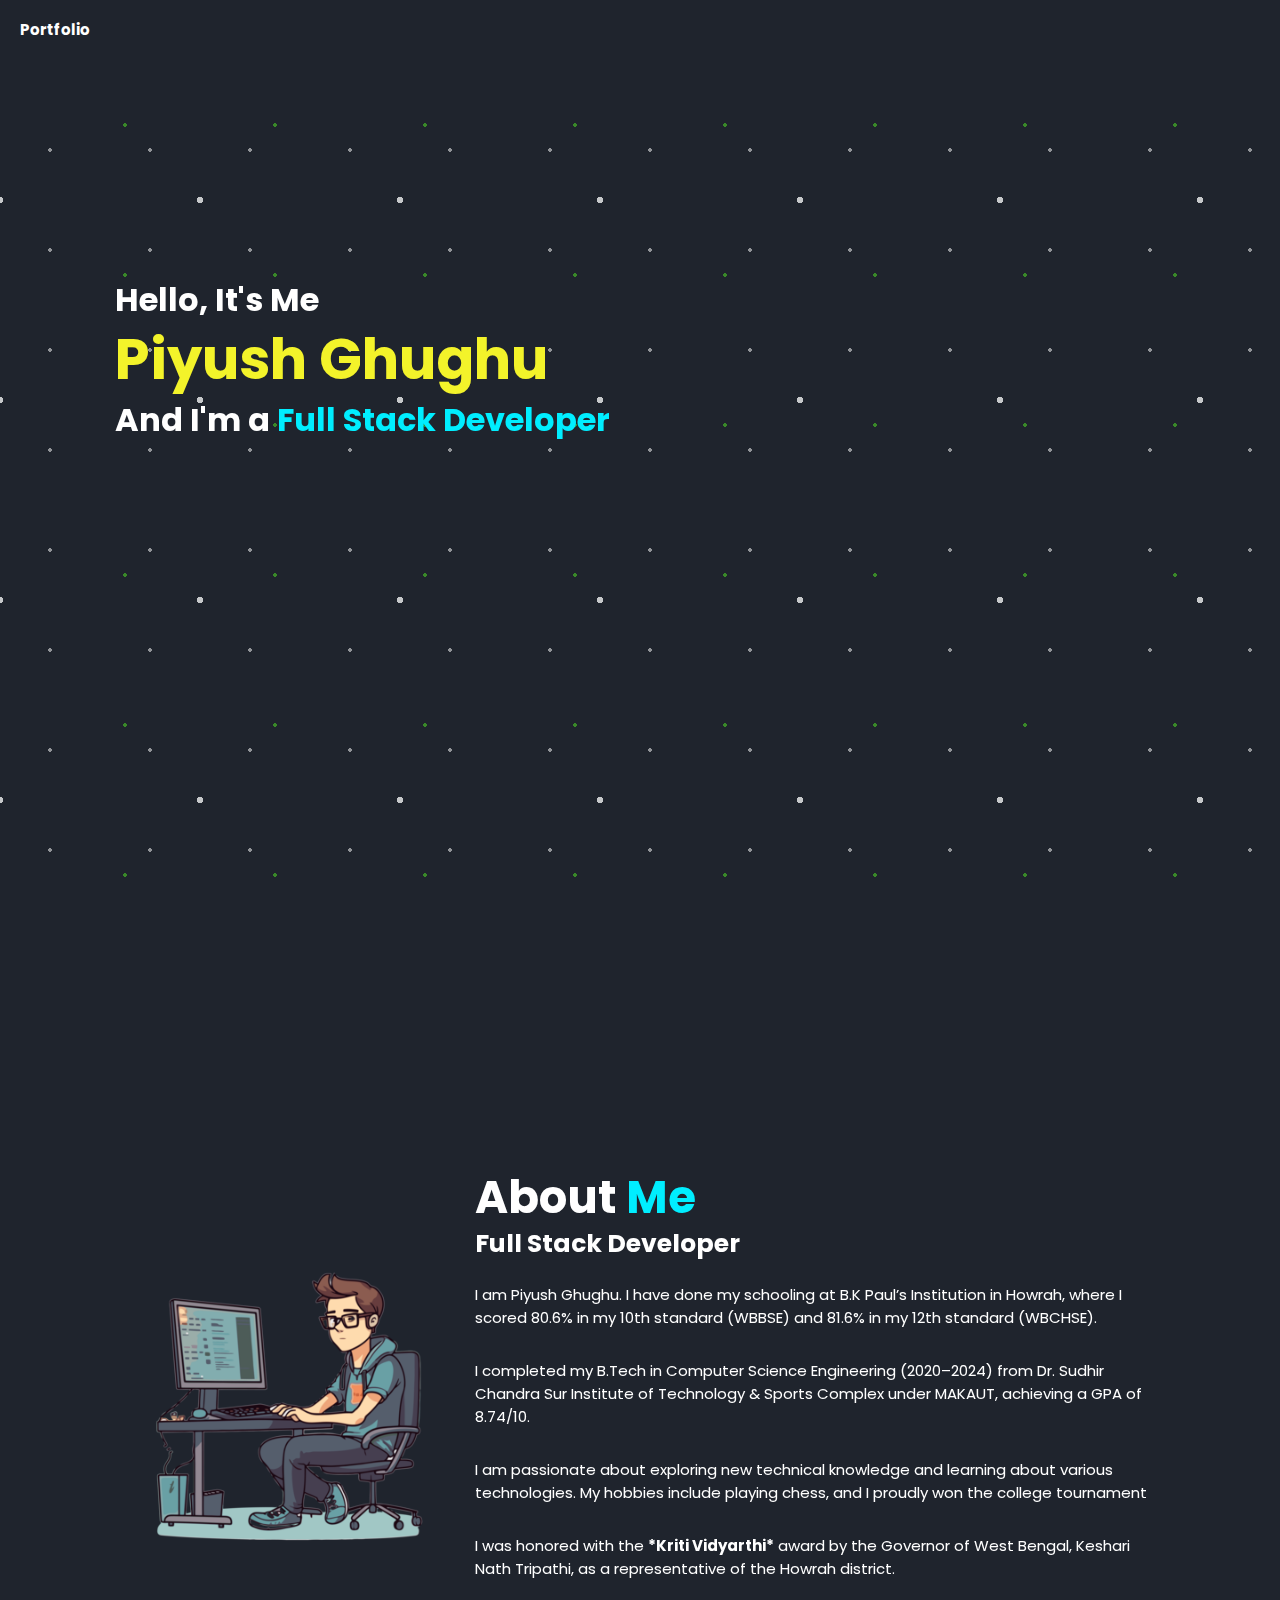
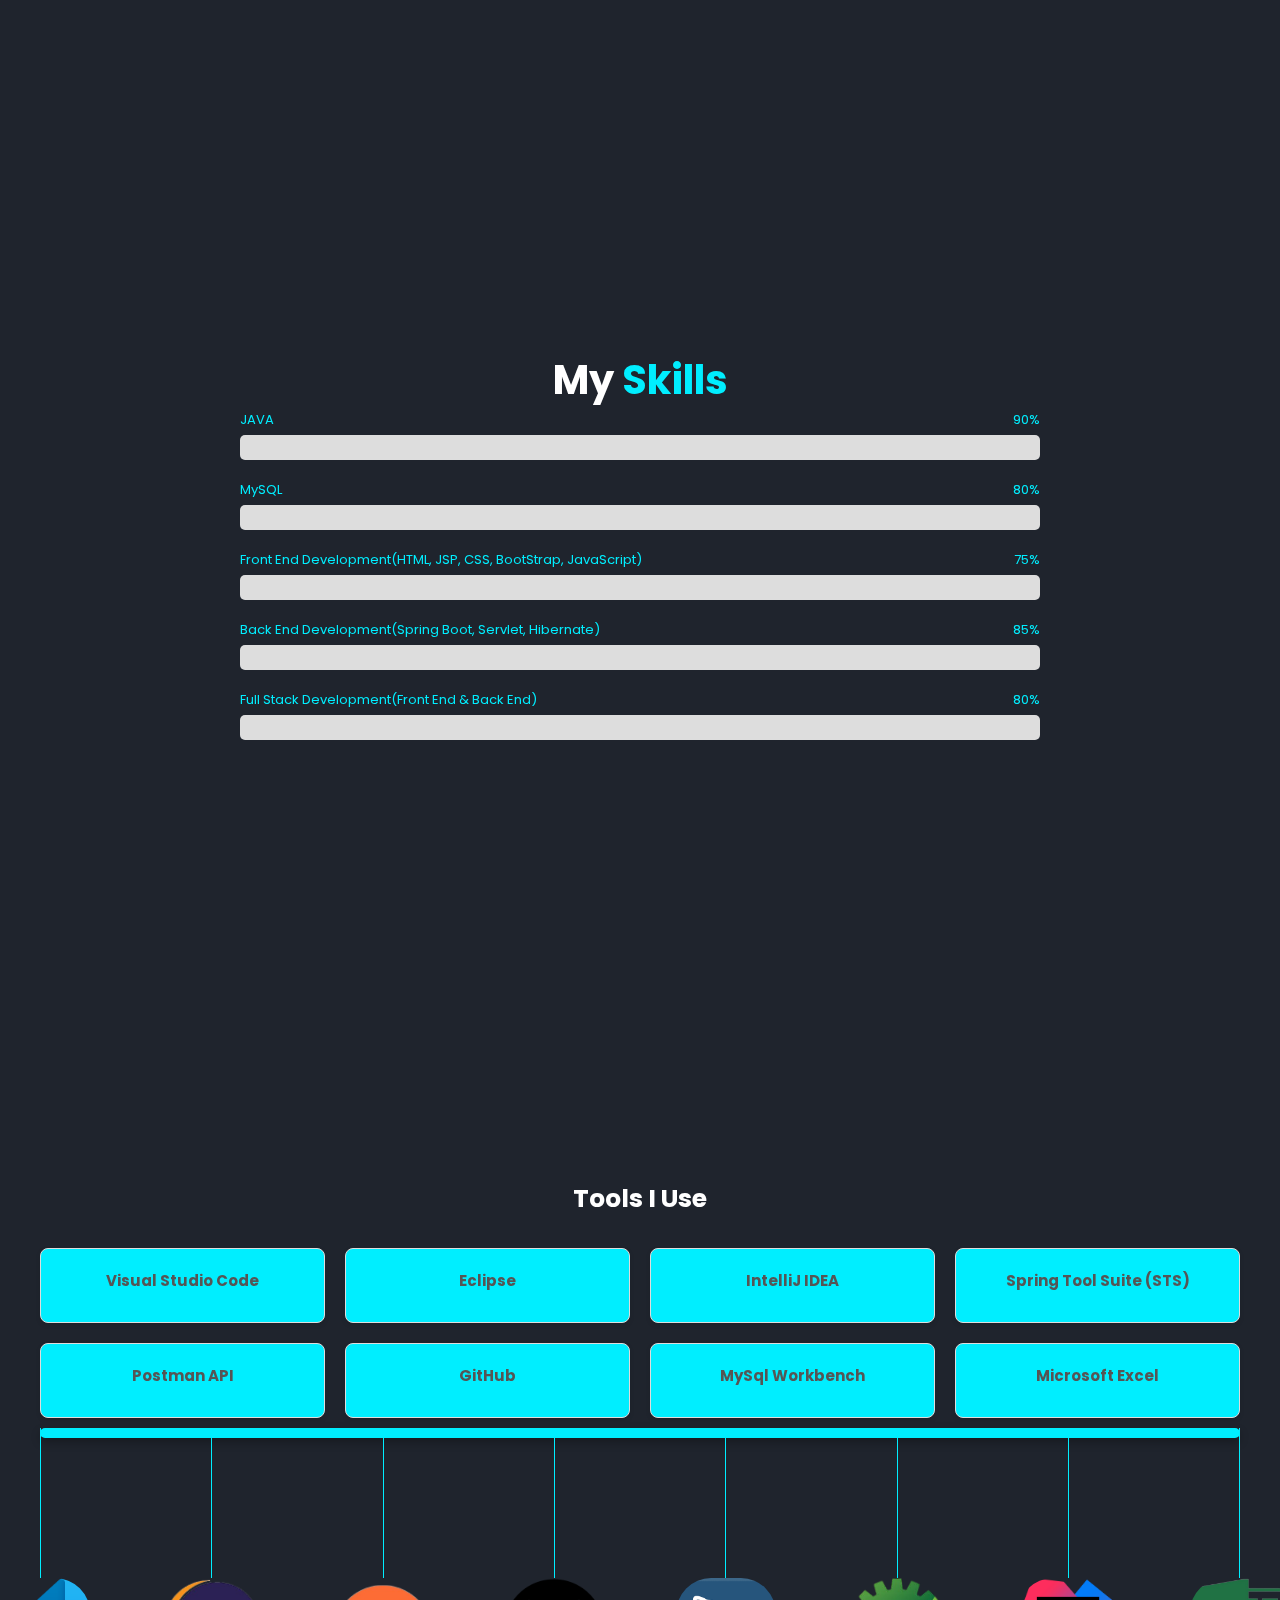
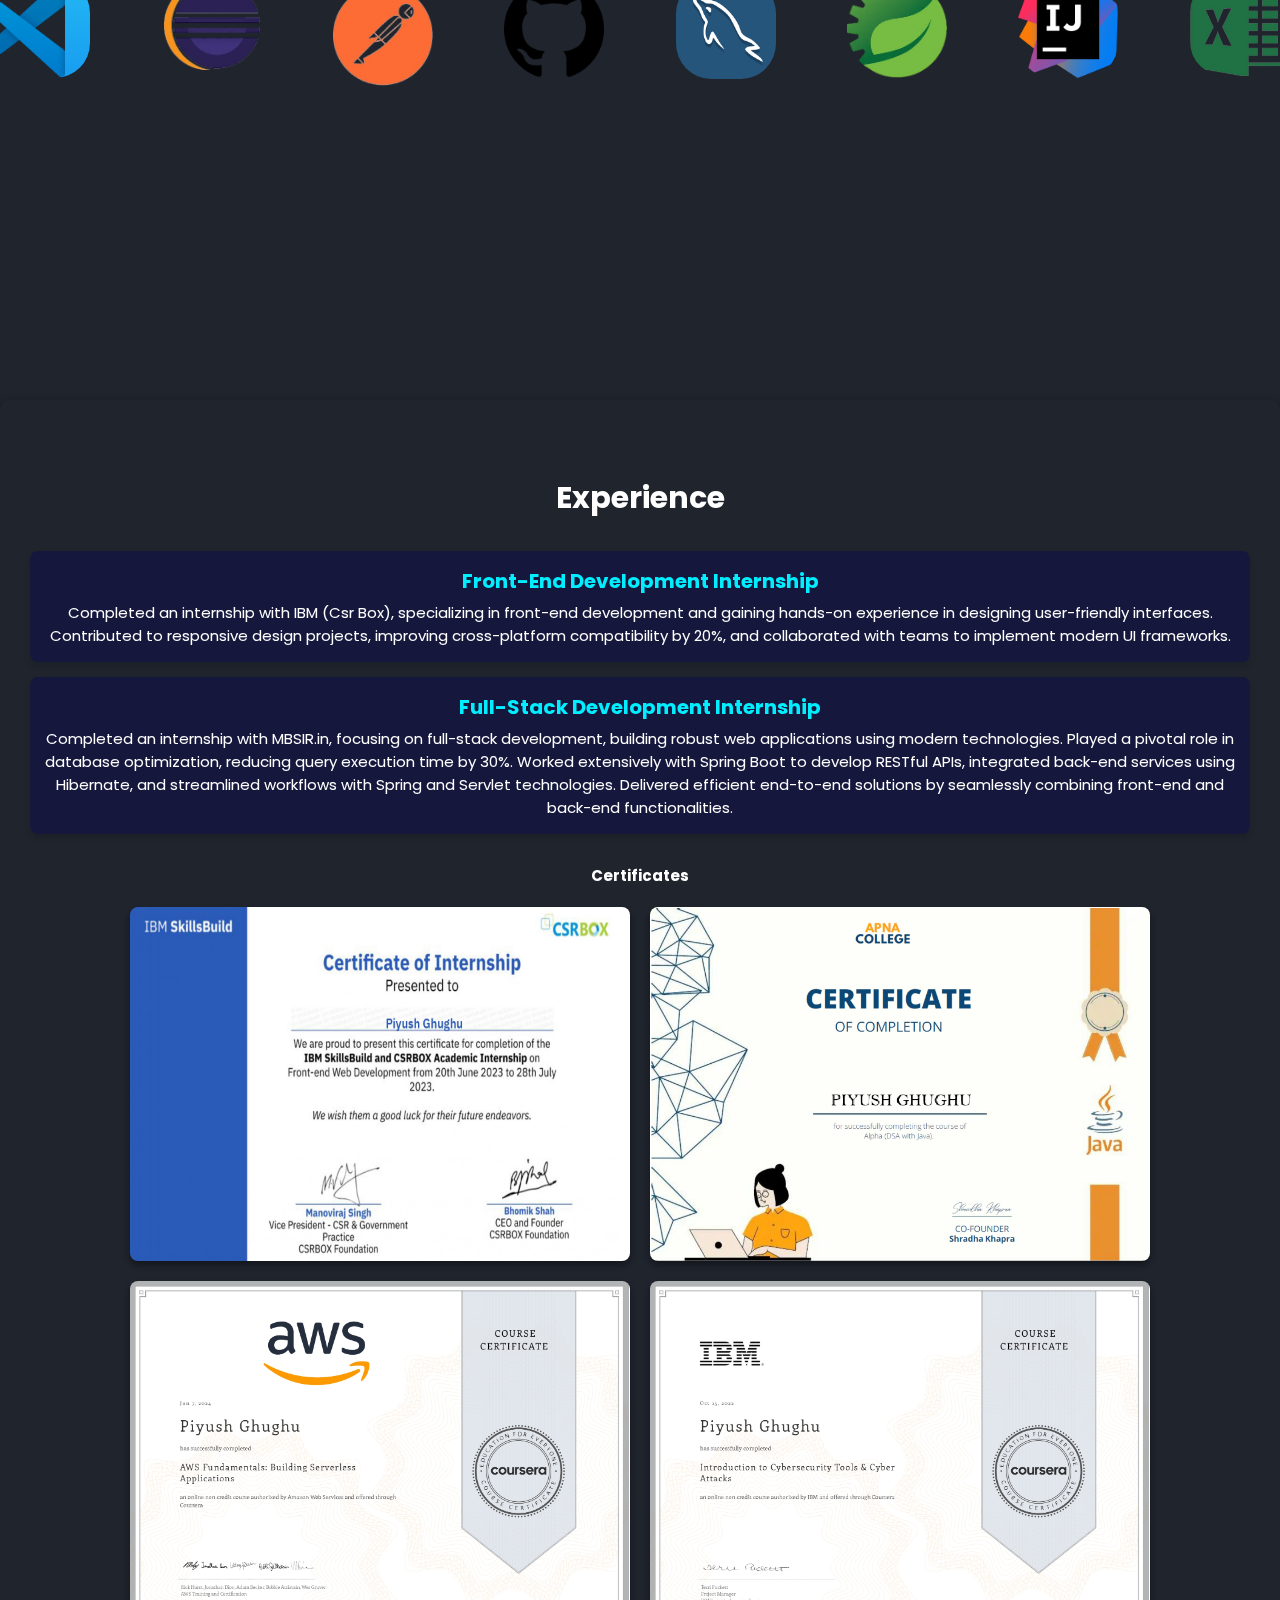
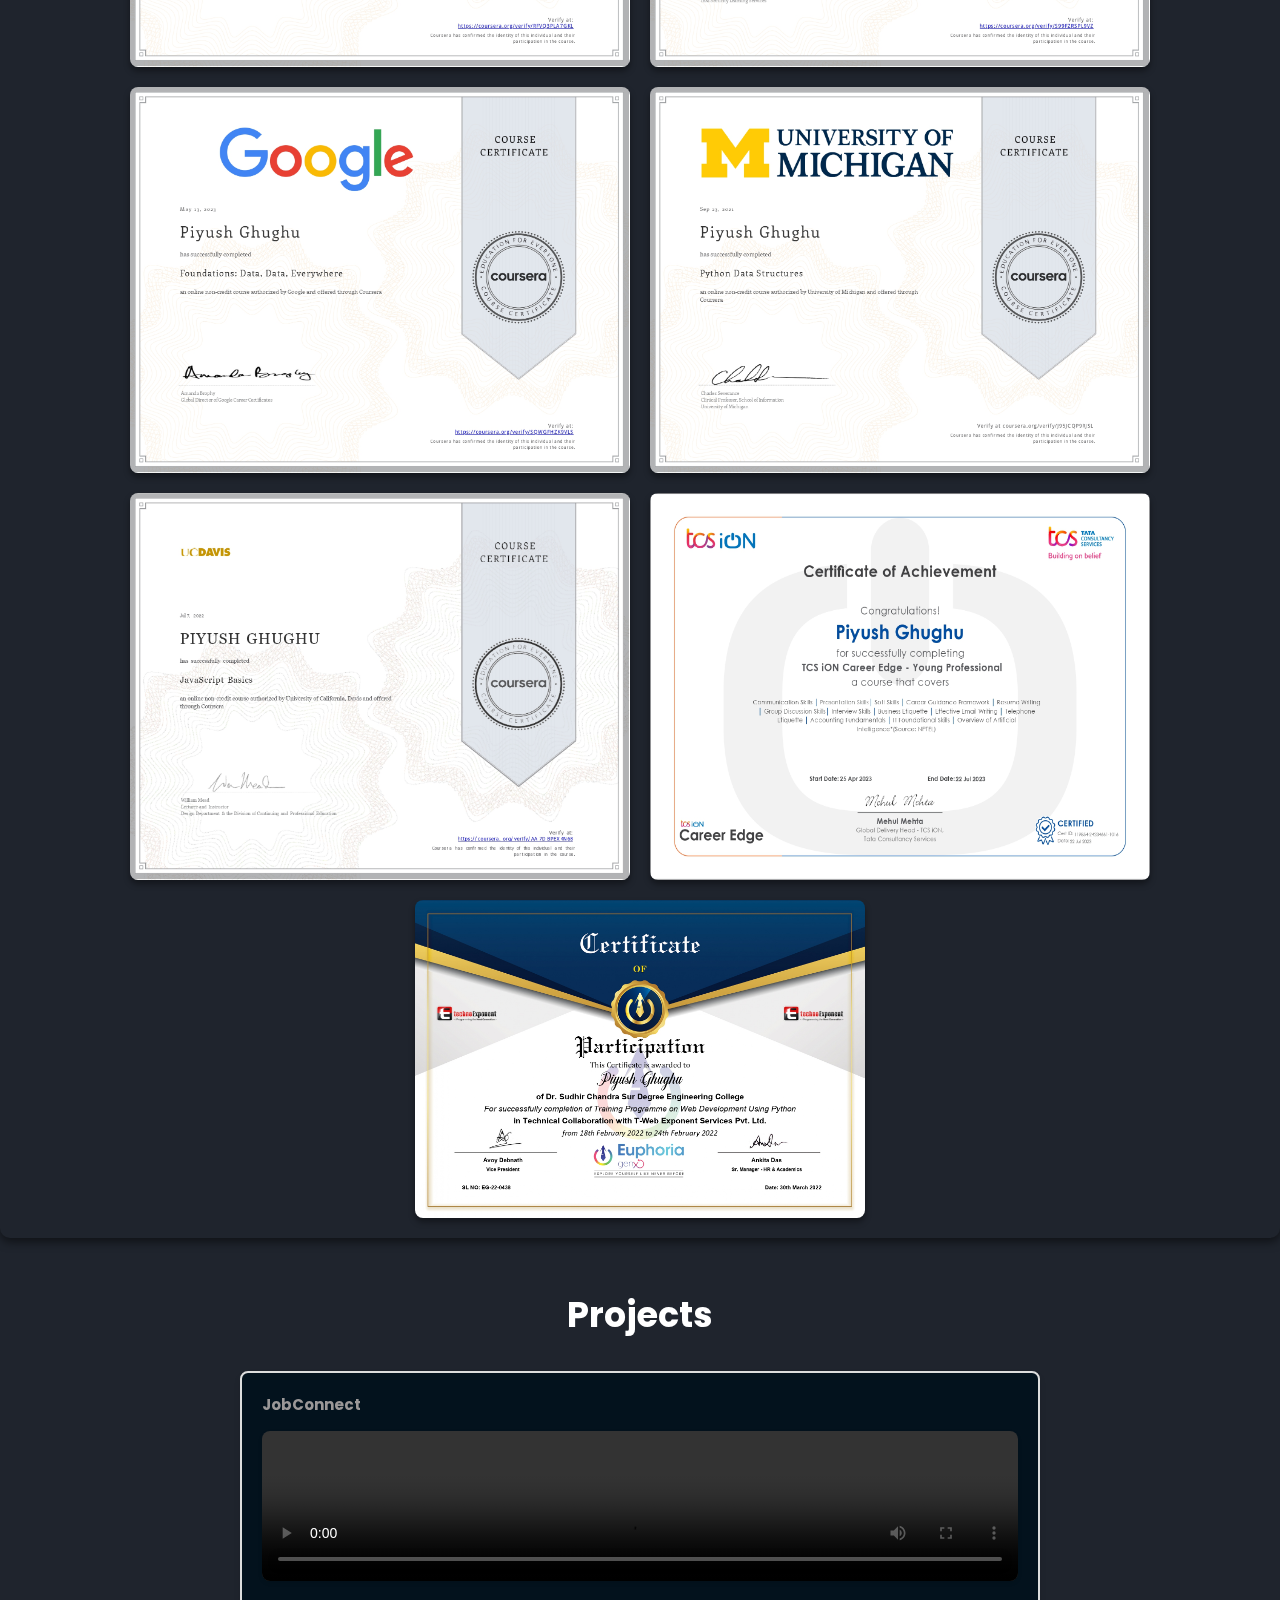
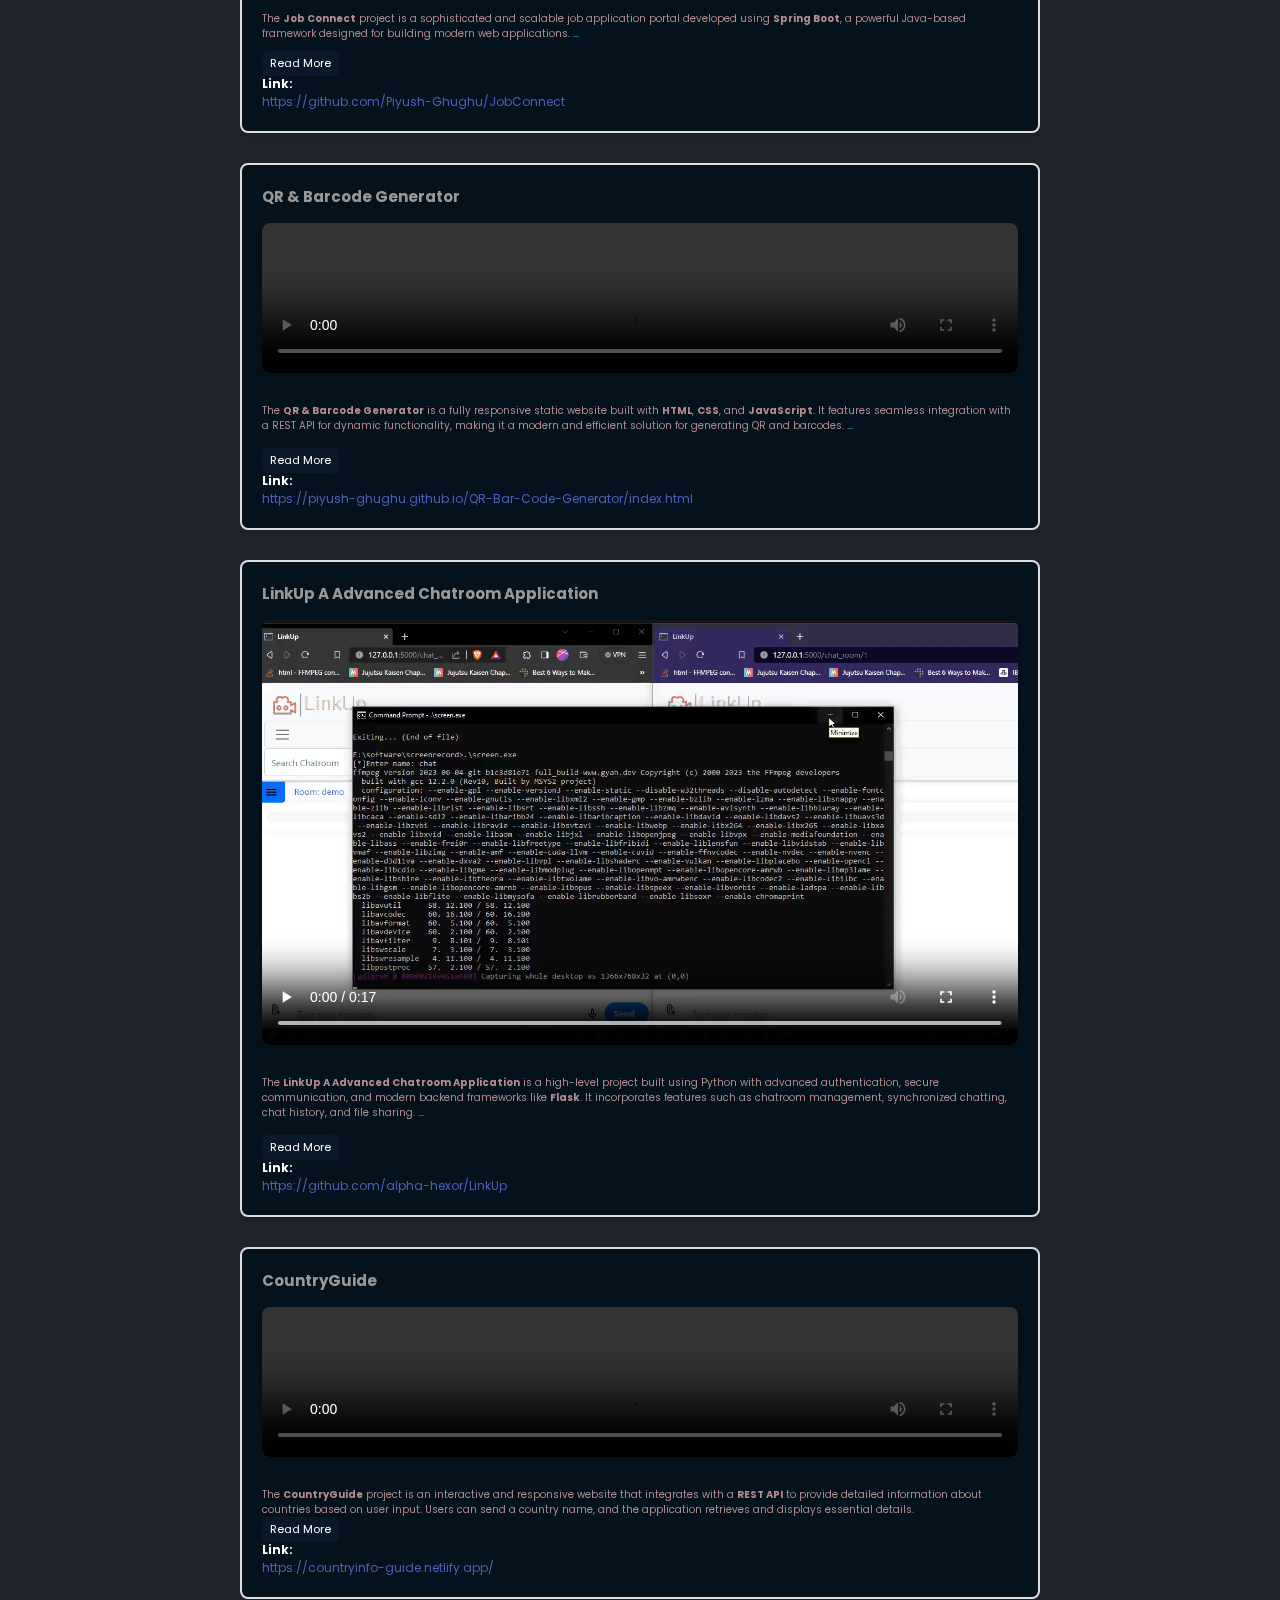
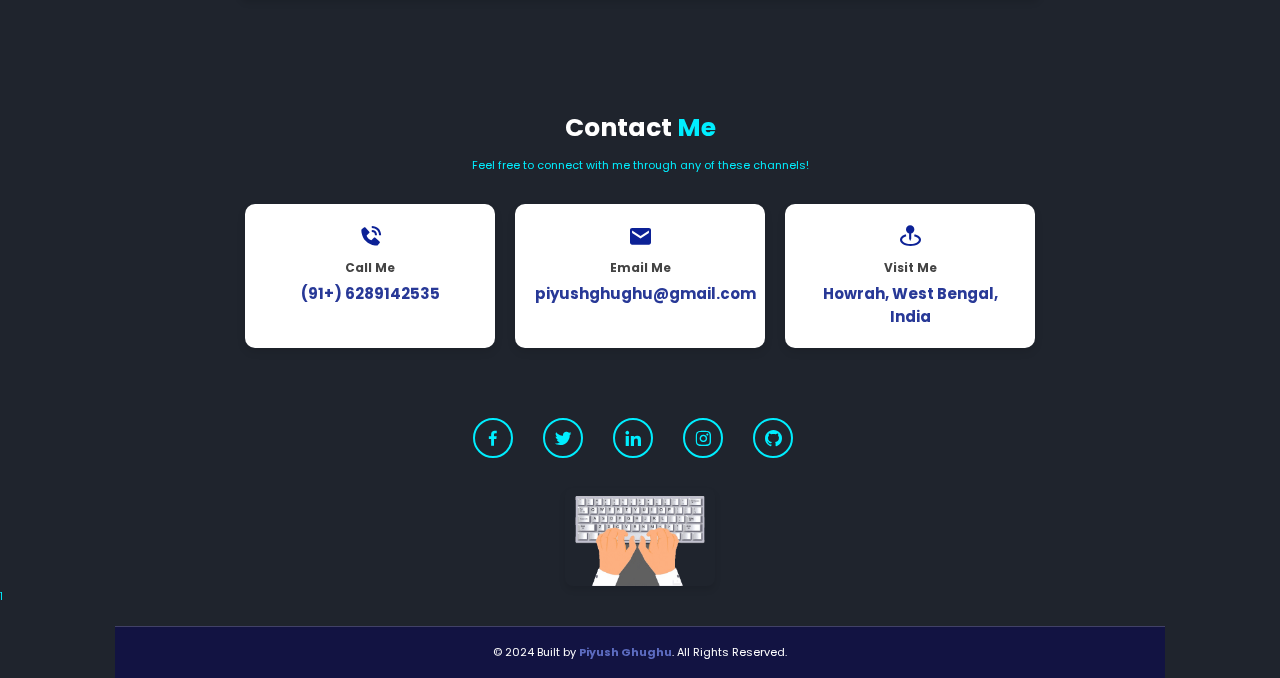
==== commit e9227410: "Update index.html" ====
--- a/index.html
+++ b/index.html
@@ -527,7 +527,7 @@
     for (var i of nums) {
       document.getElementById('CounterVisitor').innerHTML += '<span class="counter-item">' + i + '</span>';
     }
-
+    console.log(nums);
     </script>
 
     <script>
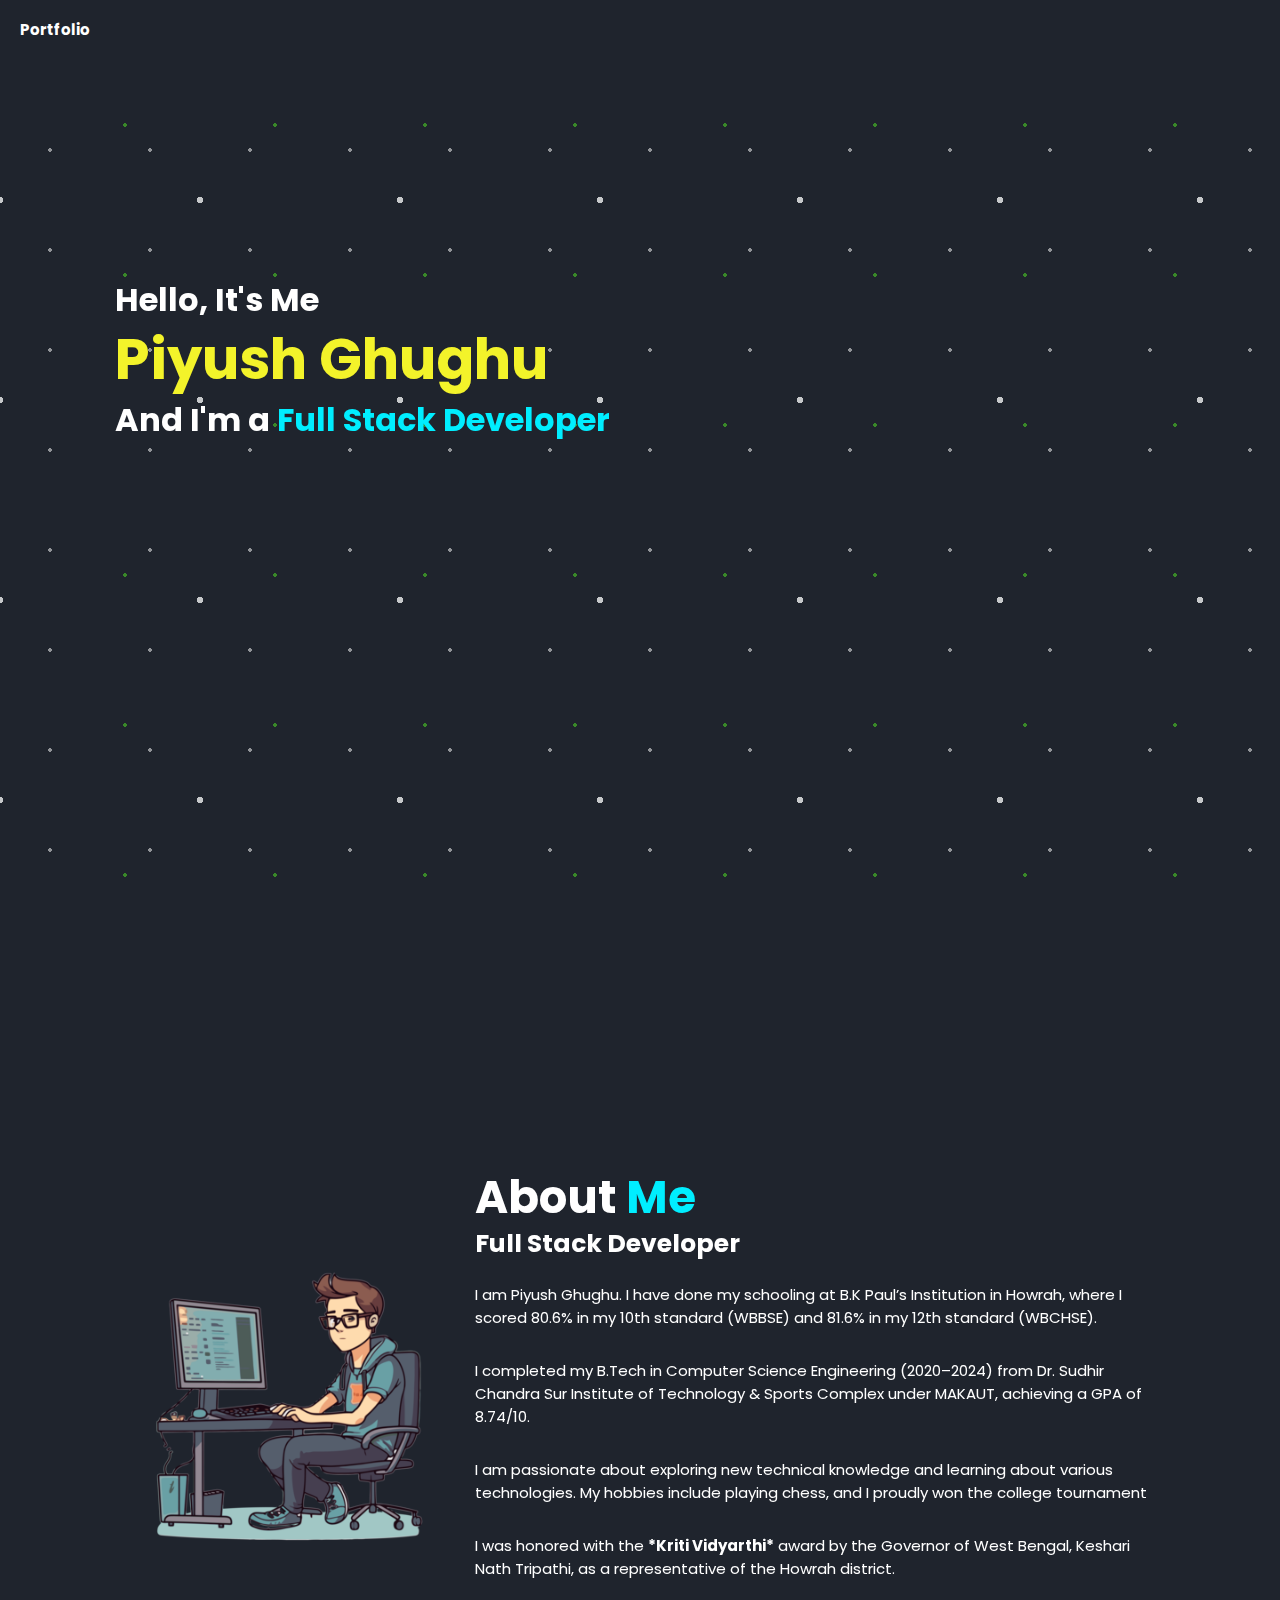
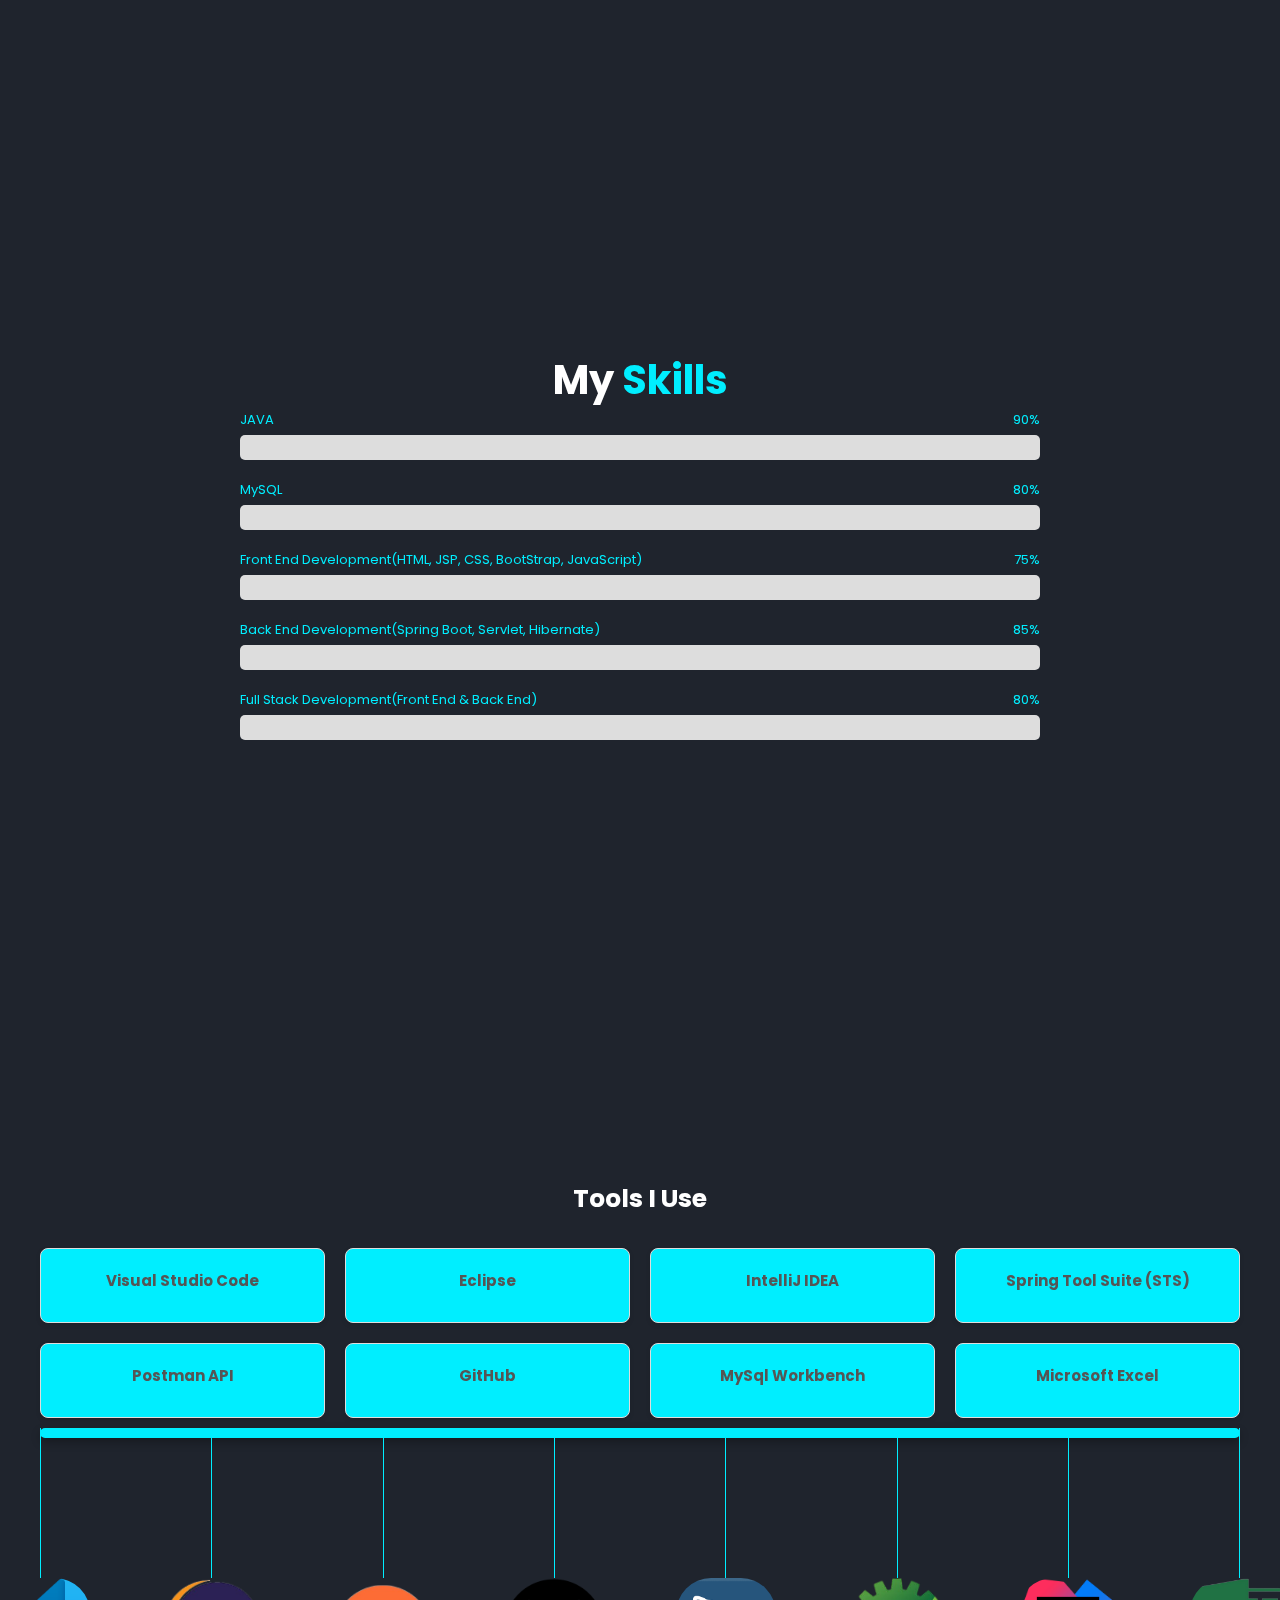
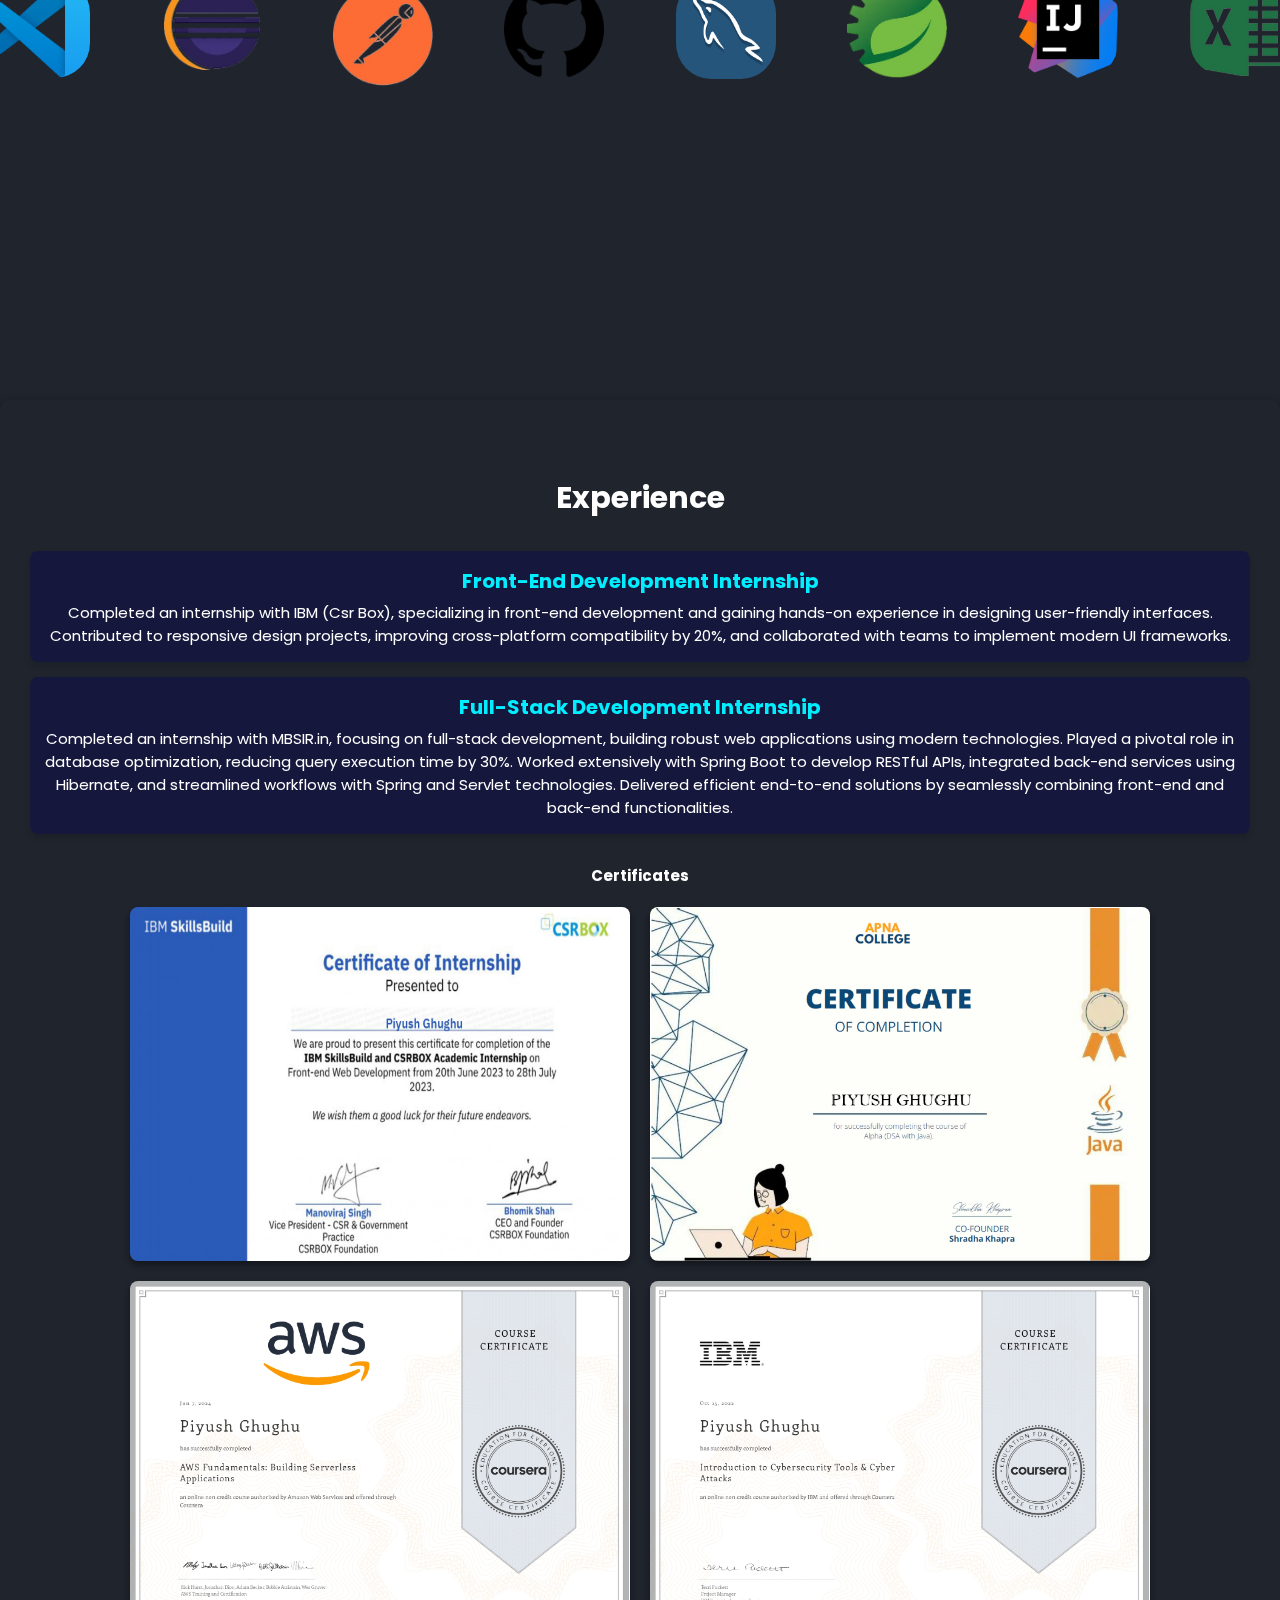
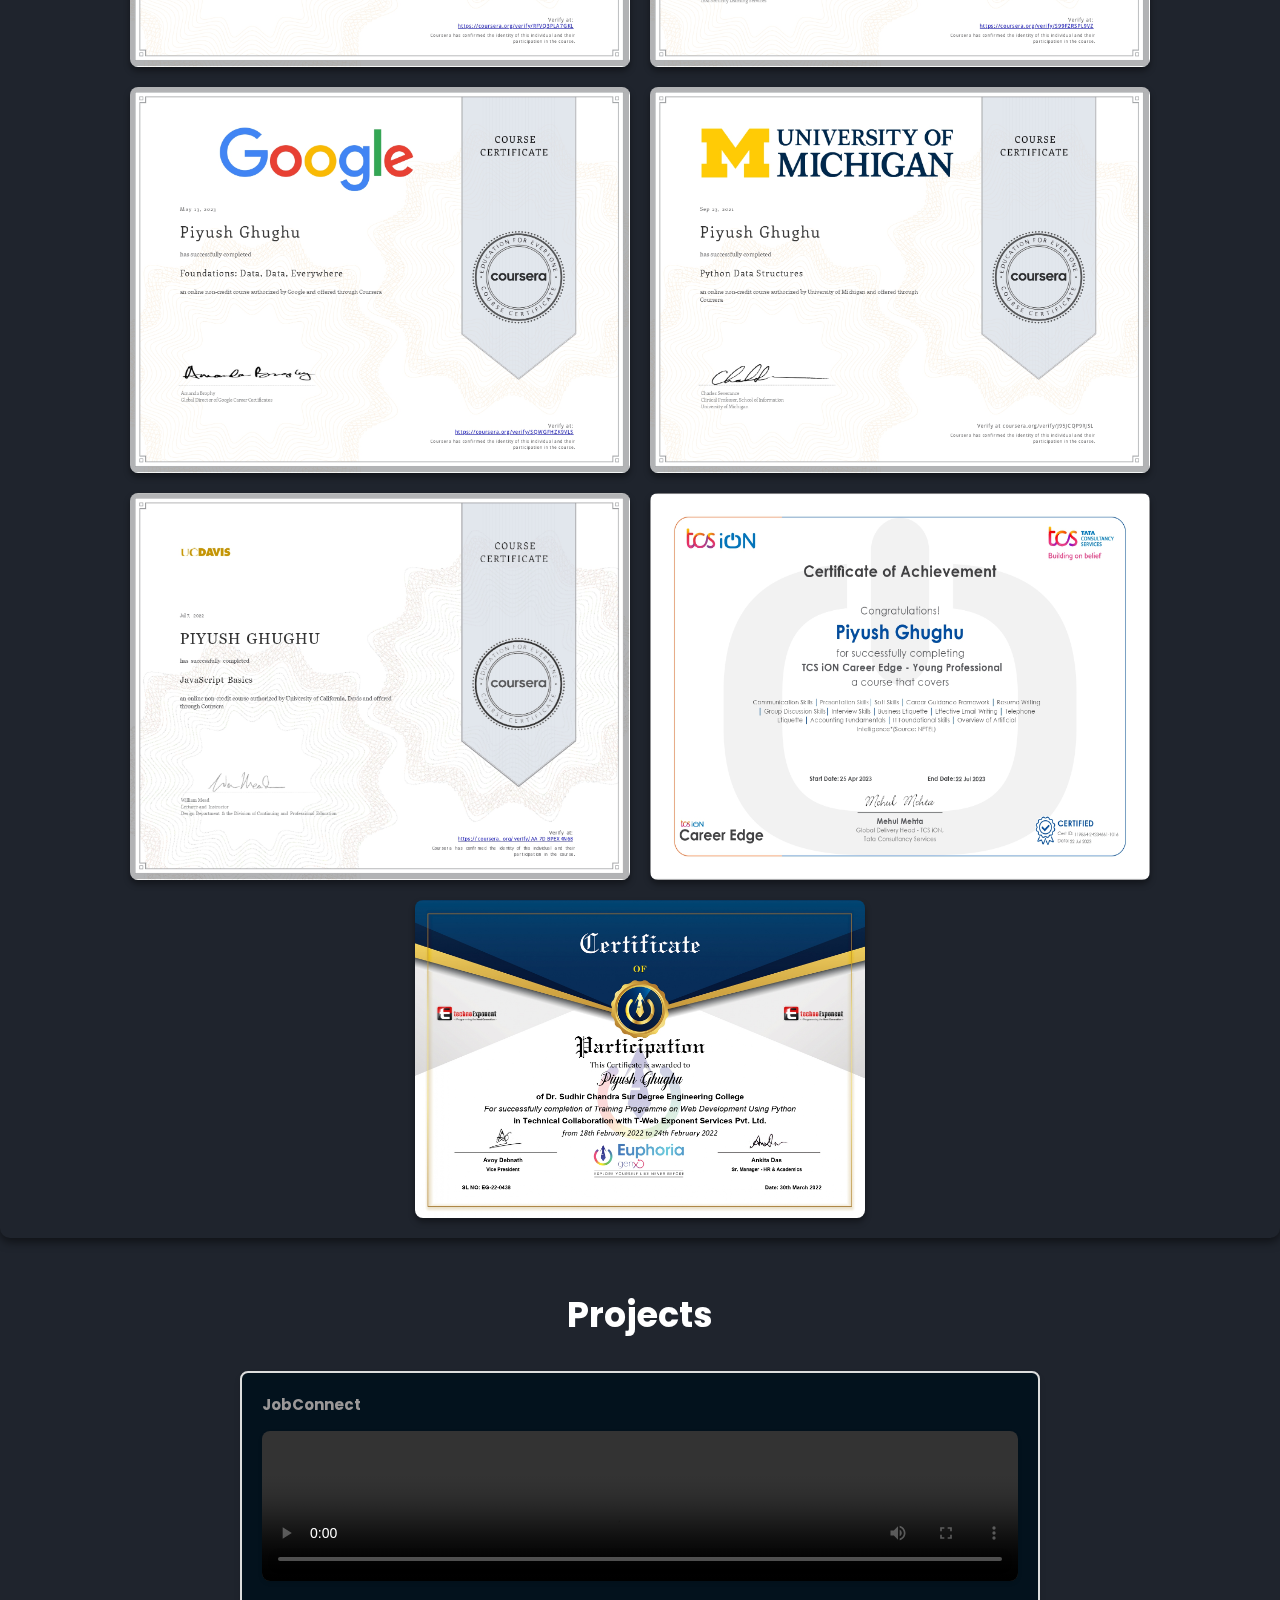
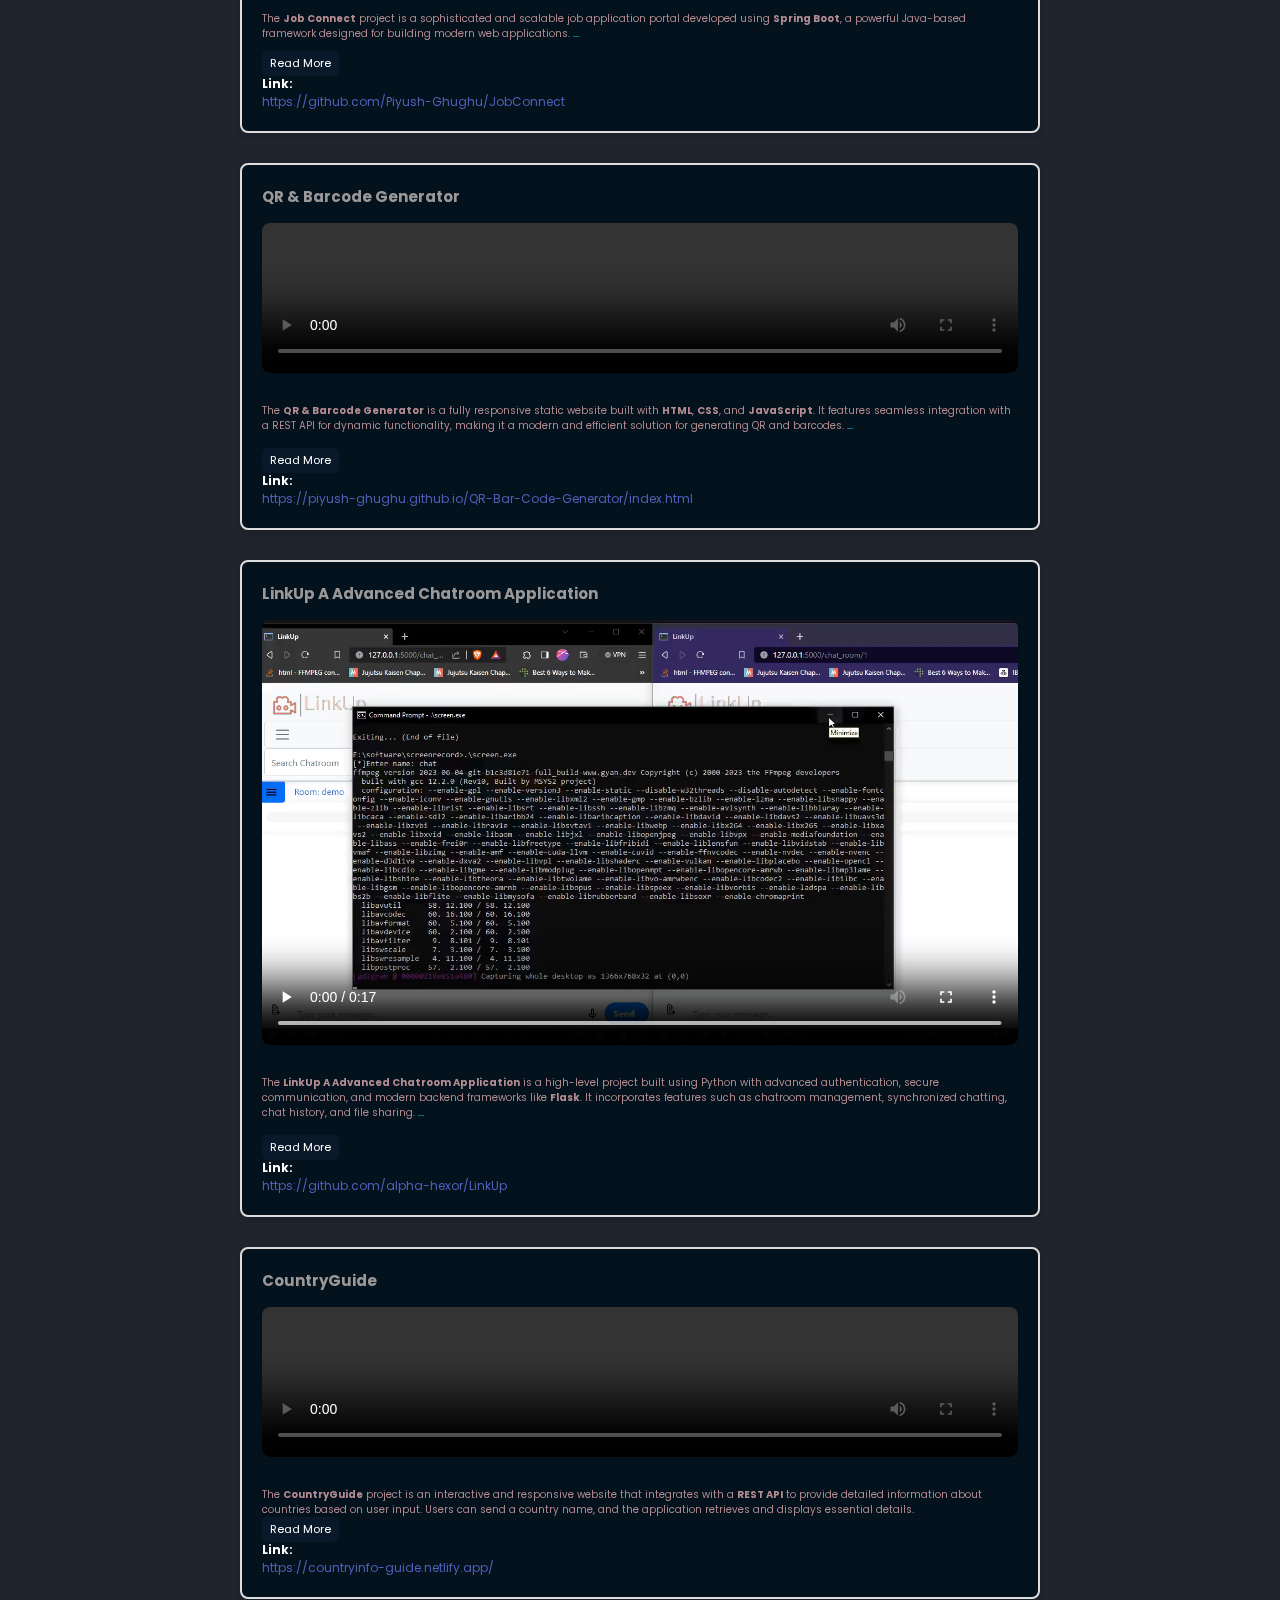
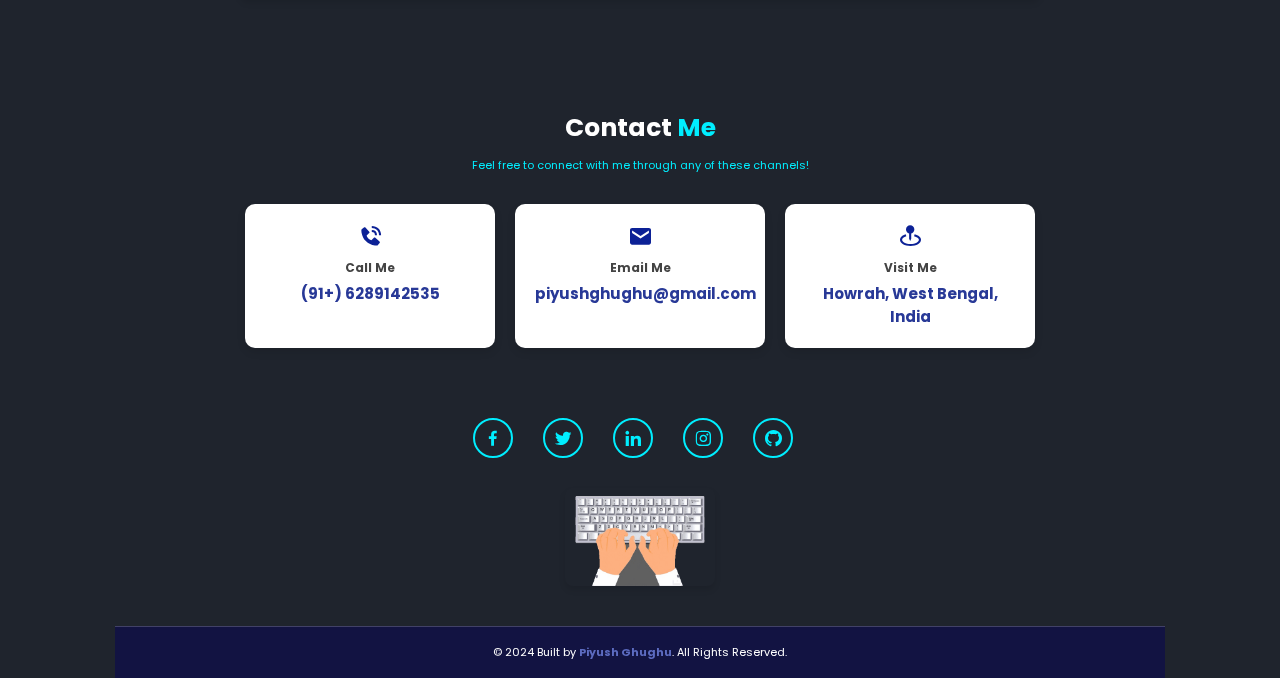
==== commit 0511f0c6: "Update index.html" ====
--- a/index.html
+++ b/index.html
@@ -509,26 +509,7 @@
         </footer>
     </section>
 
-    <div id="CounterVisitor">
-        </div>
-
-    <script>
-    var n = localStorage.getItem('on_load_counter');
-
-    if (n === null) {
-      n = 0;
-    }
-    n++;
-
-    localStorage.setItem("on_load_counter", n);
-
-    nums = n.toString().split('').map(Number);
-    document.getElementById('CounterVisitor').innerHTML = '';
-    for (var i of nums) {
-      document.getElementById('CounterVisitor').innerHTML += '<span class="counter-item">' + i + '</span>';
-    }
-    console.log(nums);
-    </script>
+    
 
     <script>
         const menuIcon = document.getElementById('menu-icon');
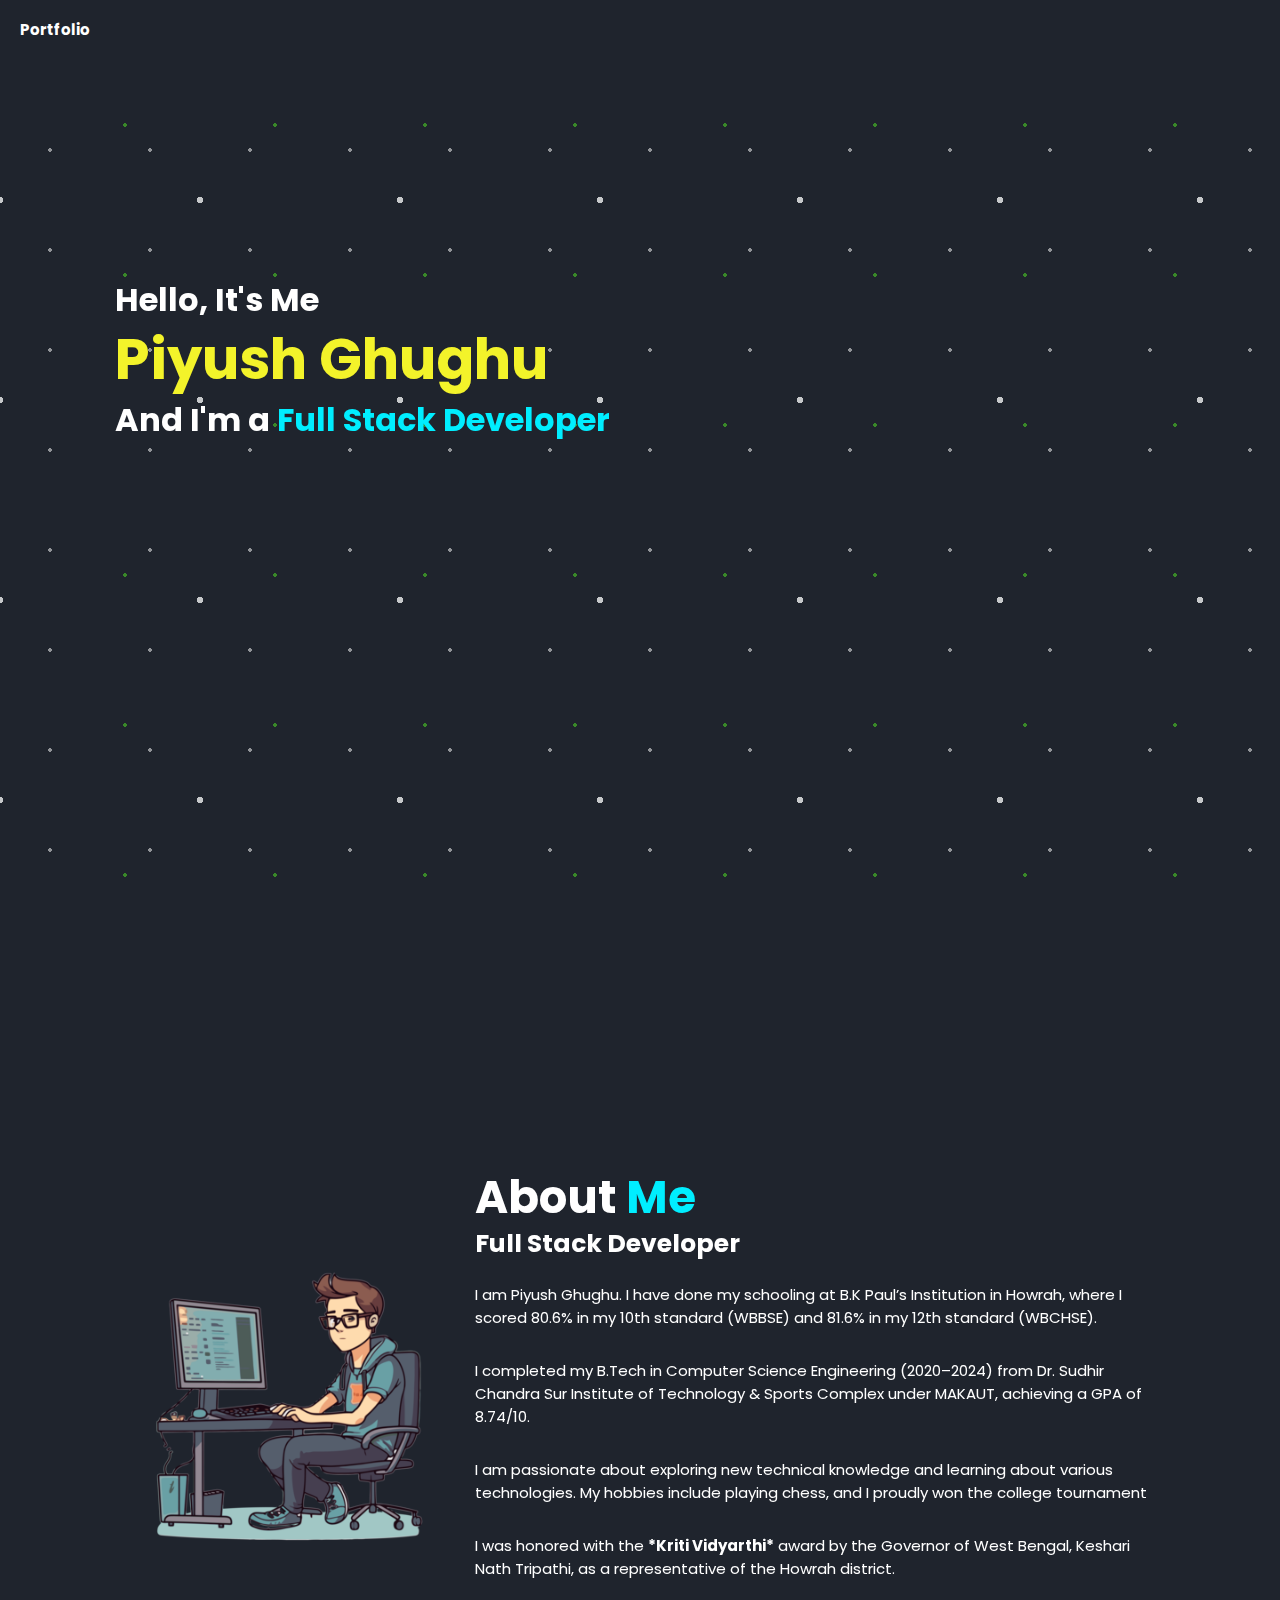
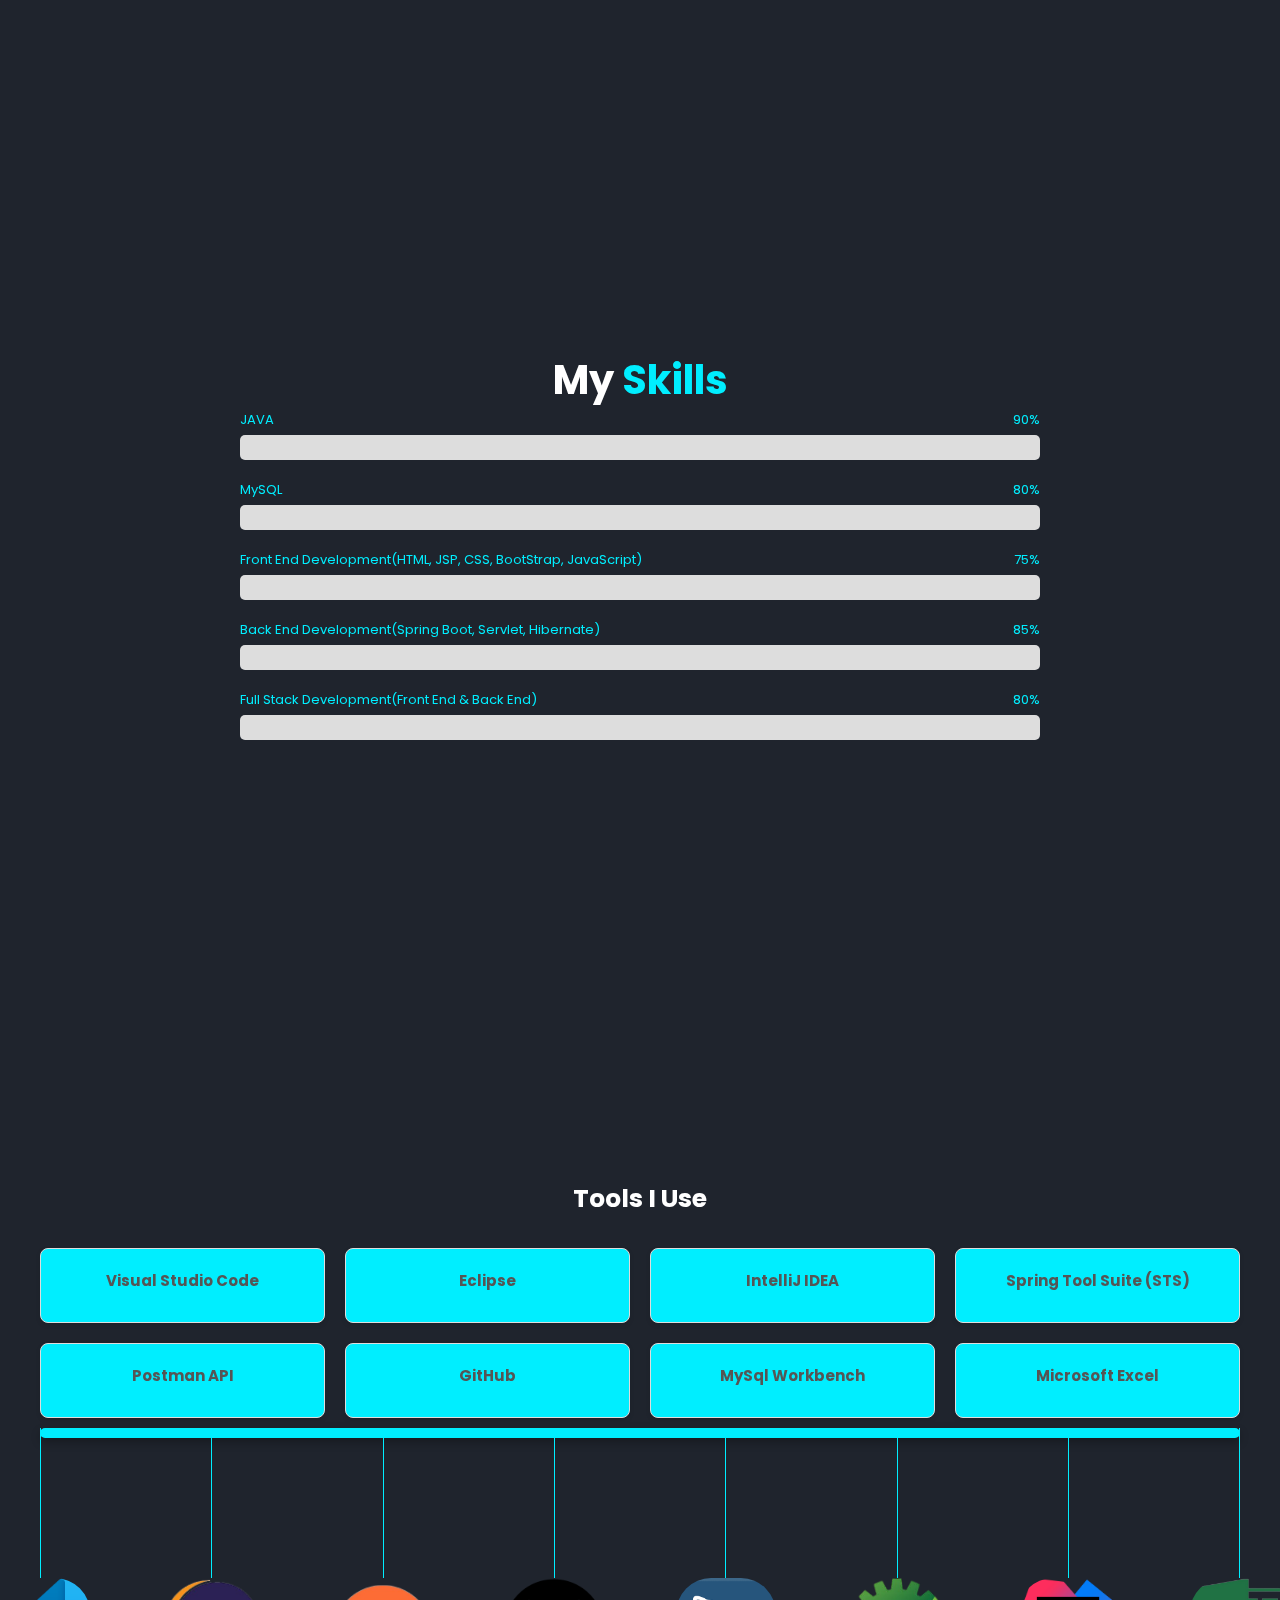
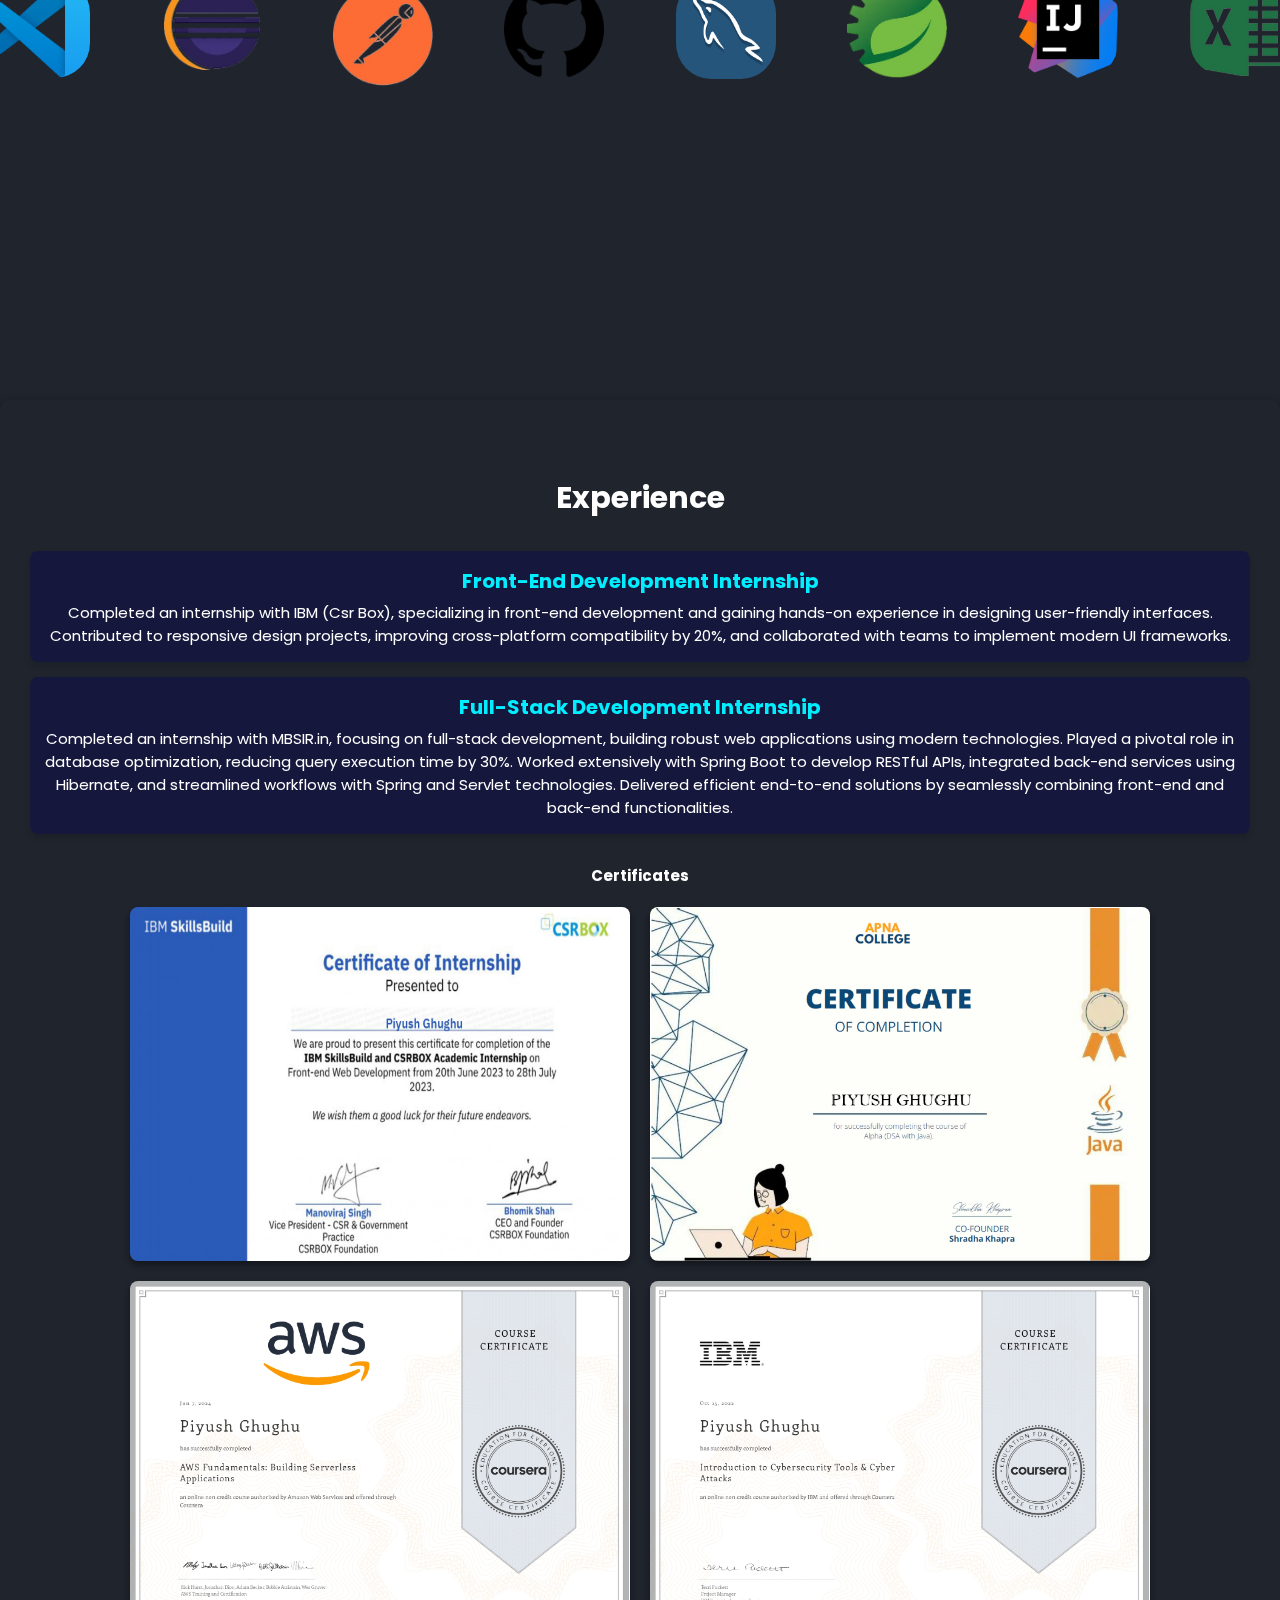
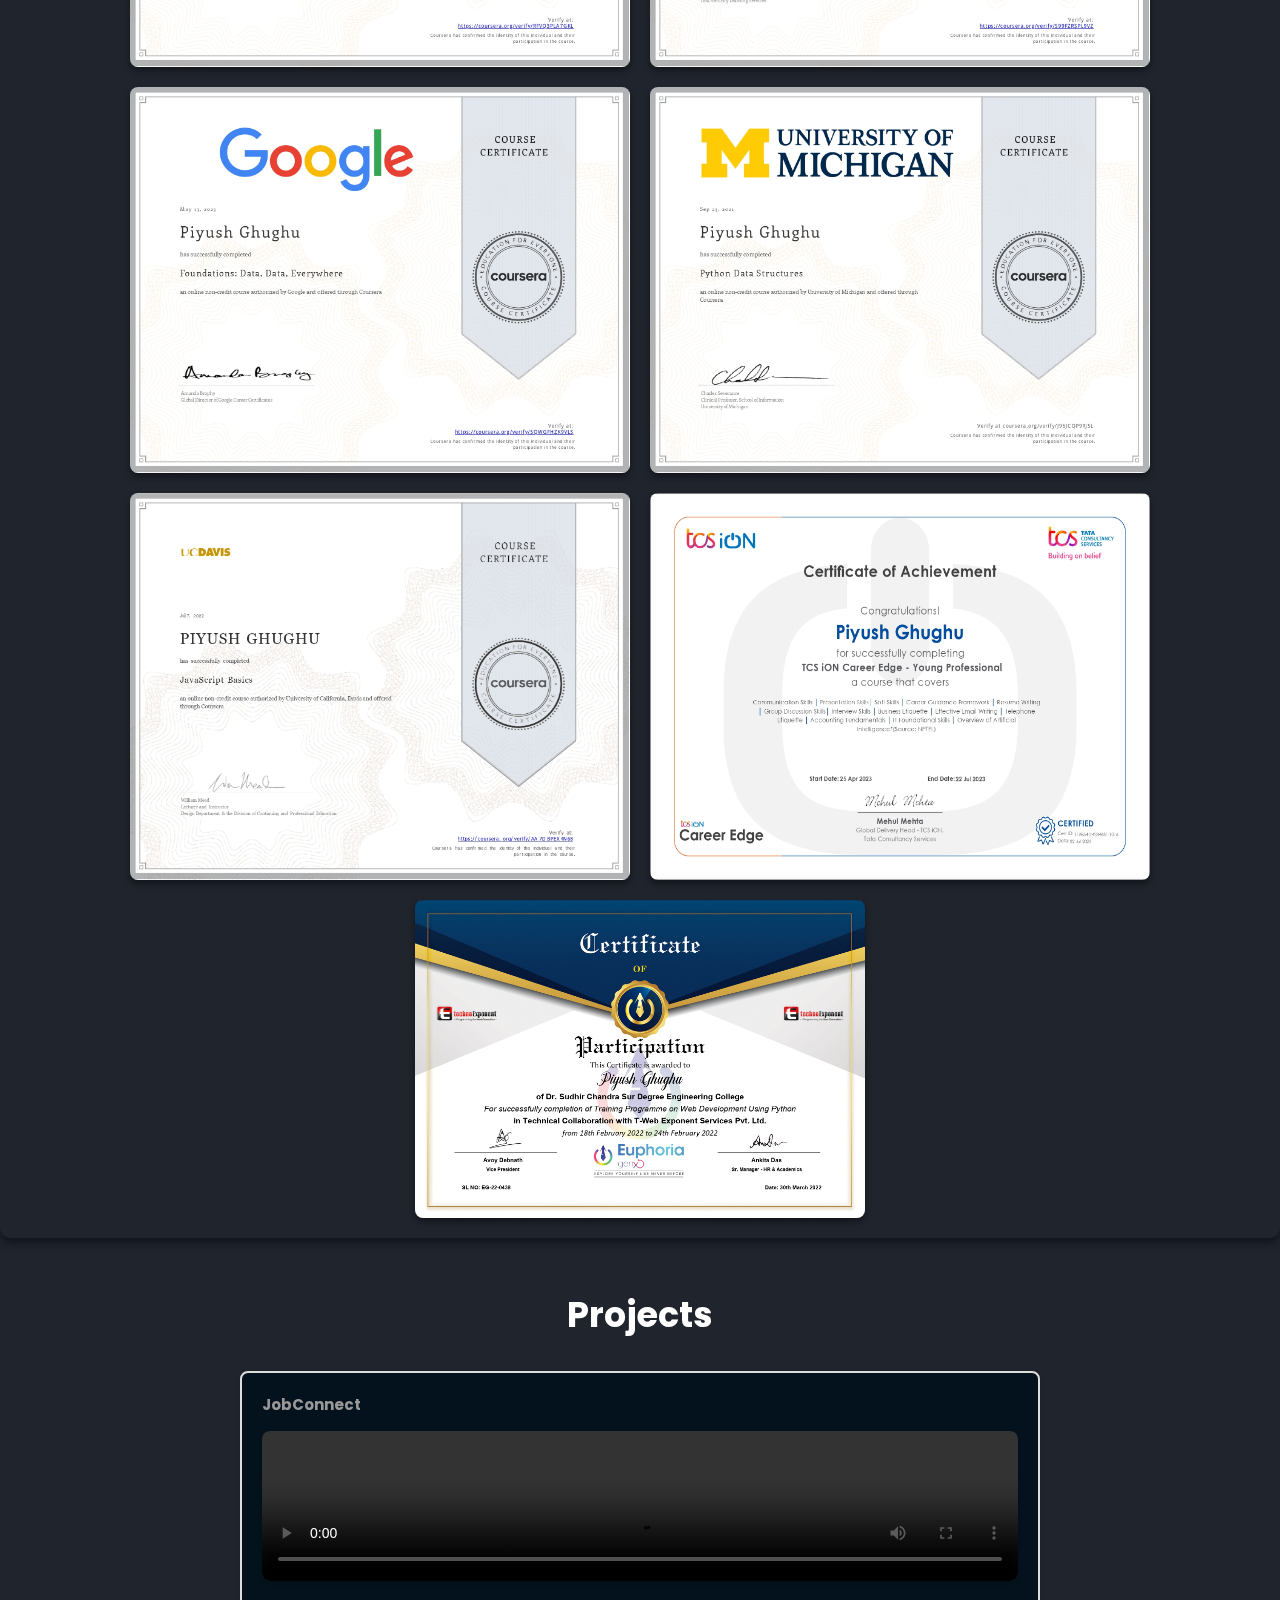
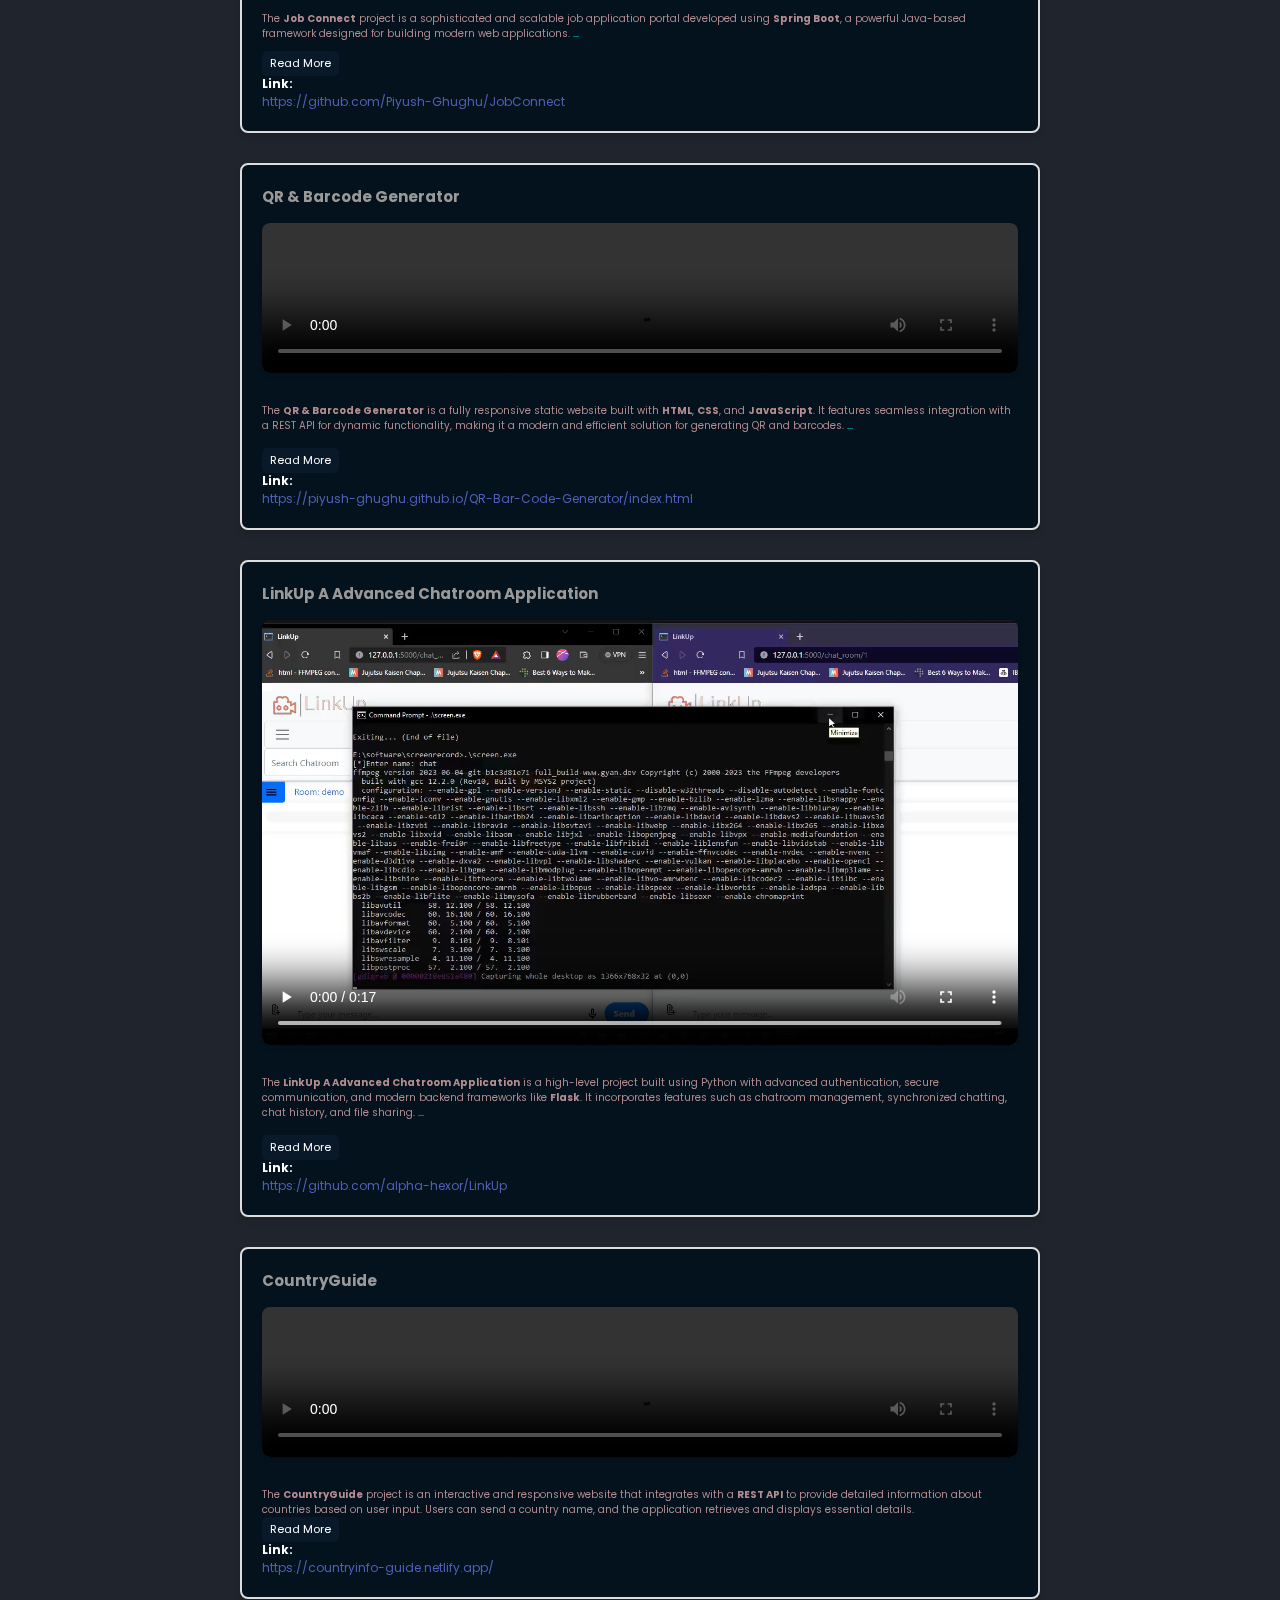
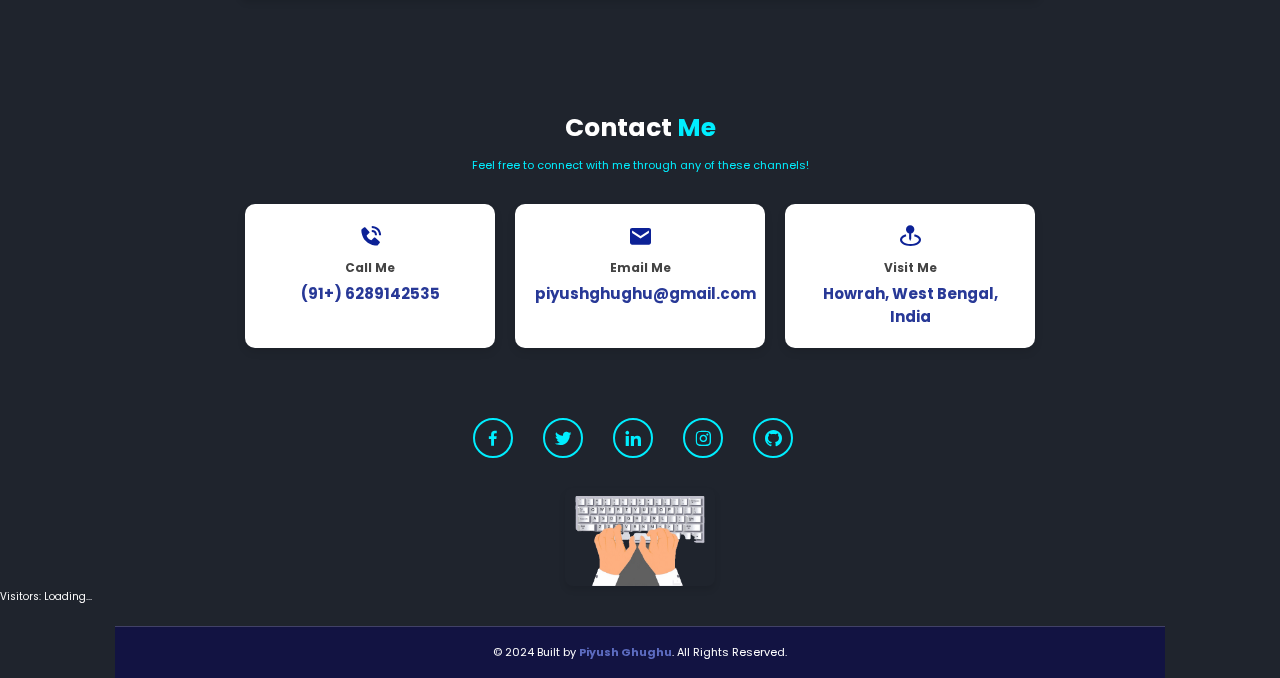
==== commit ddb5462e: "Update index.html" ====
--- a/index.html
+++ b/index.html
@@ -509,7 +509,19 @@
         </footer>
     </section>
 
-    
+     <p id="visitor-count">Visitors: Loading...</p>
+
+    <script>
+        // Fetch and update the visit count using CountAPI
+        fetch('https://api.countapi.xyz/hit/piyushghughu-portfolio/portfolio-visits')
+            .then(response => response.json()) // Parse the JSON response
+            .then(data => {
+                console.log(`This site has been visited ${data.value} times.`); // Log to console
+                // Update the visitor count on the webpage
+                document.getElementById('visitor-count').innerText = `Visitors: ${data.value}`;
+            })
+            .catch(error => console.error('Error fetching visit count:', error)); // Handle errors
+    </script>
 
     <script>
         const menuIcon = document.getElementById('menu-icon');
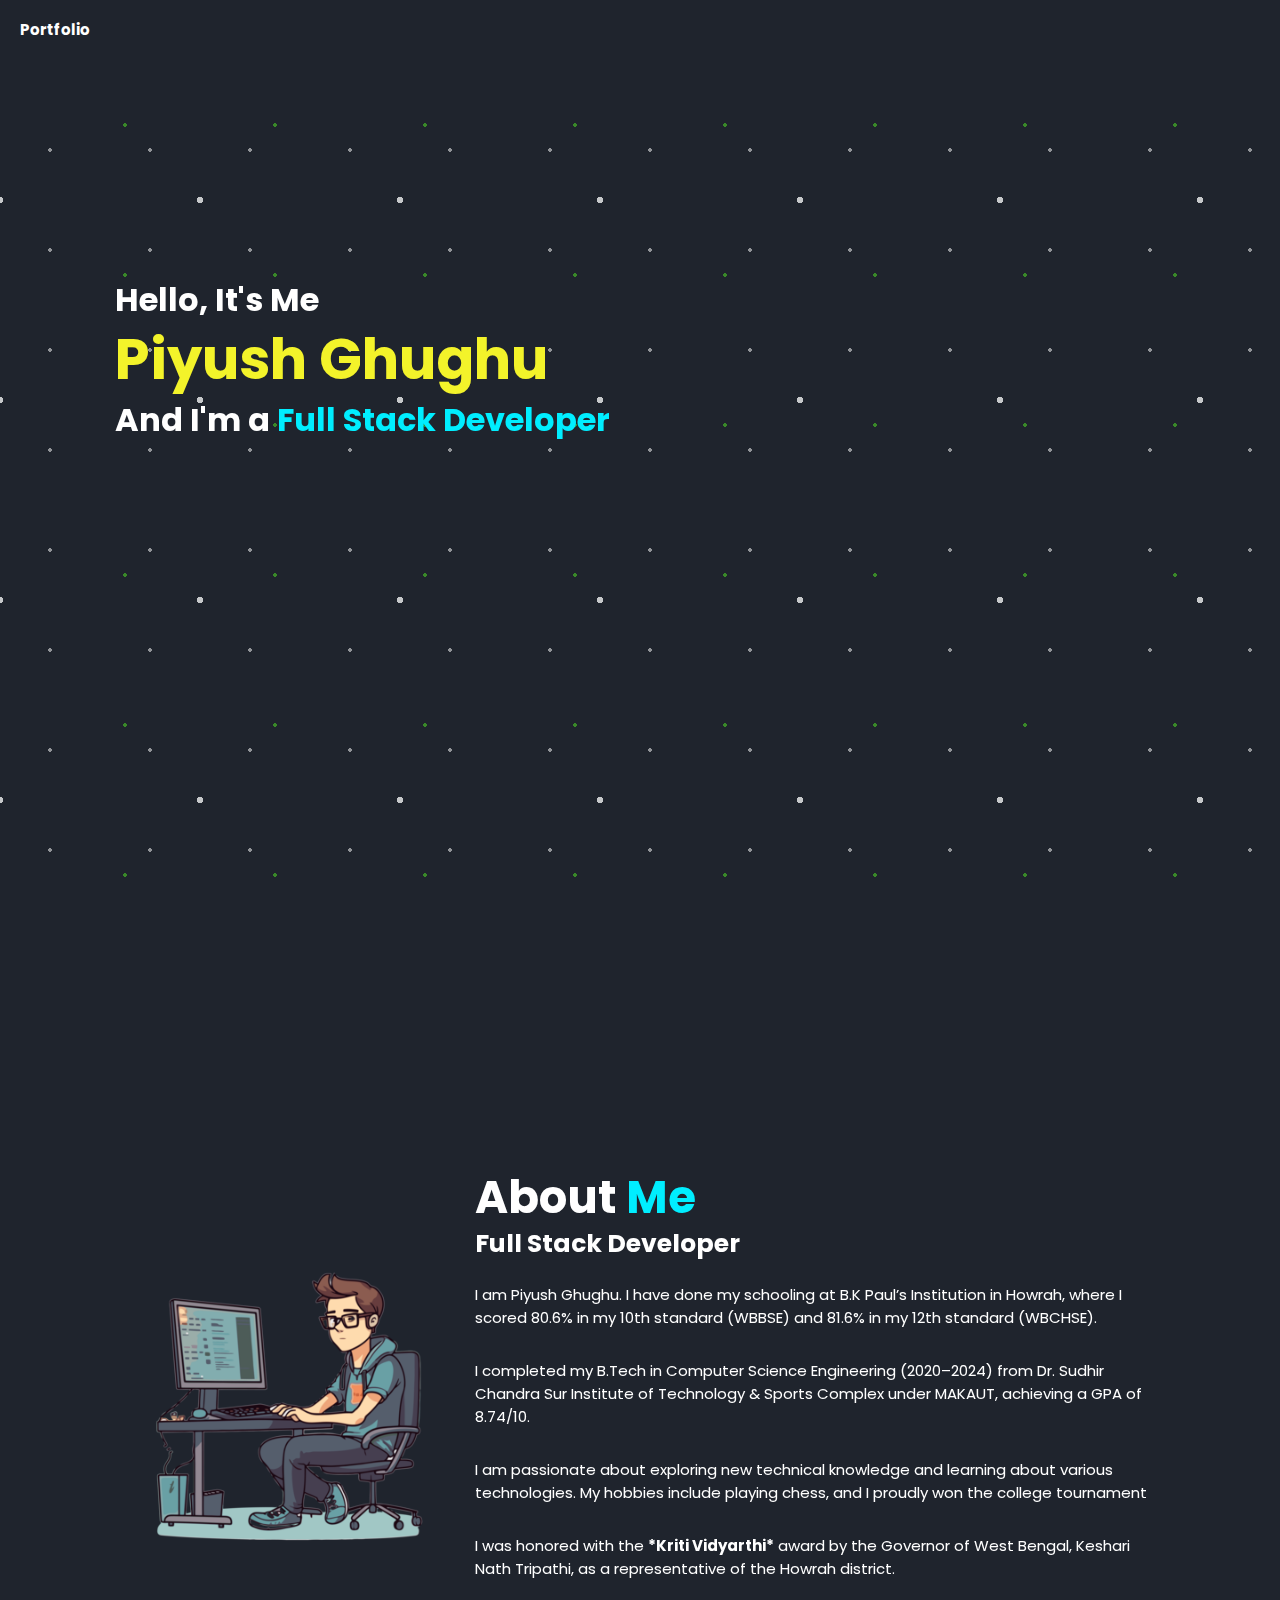
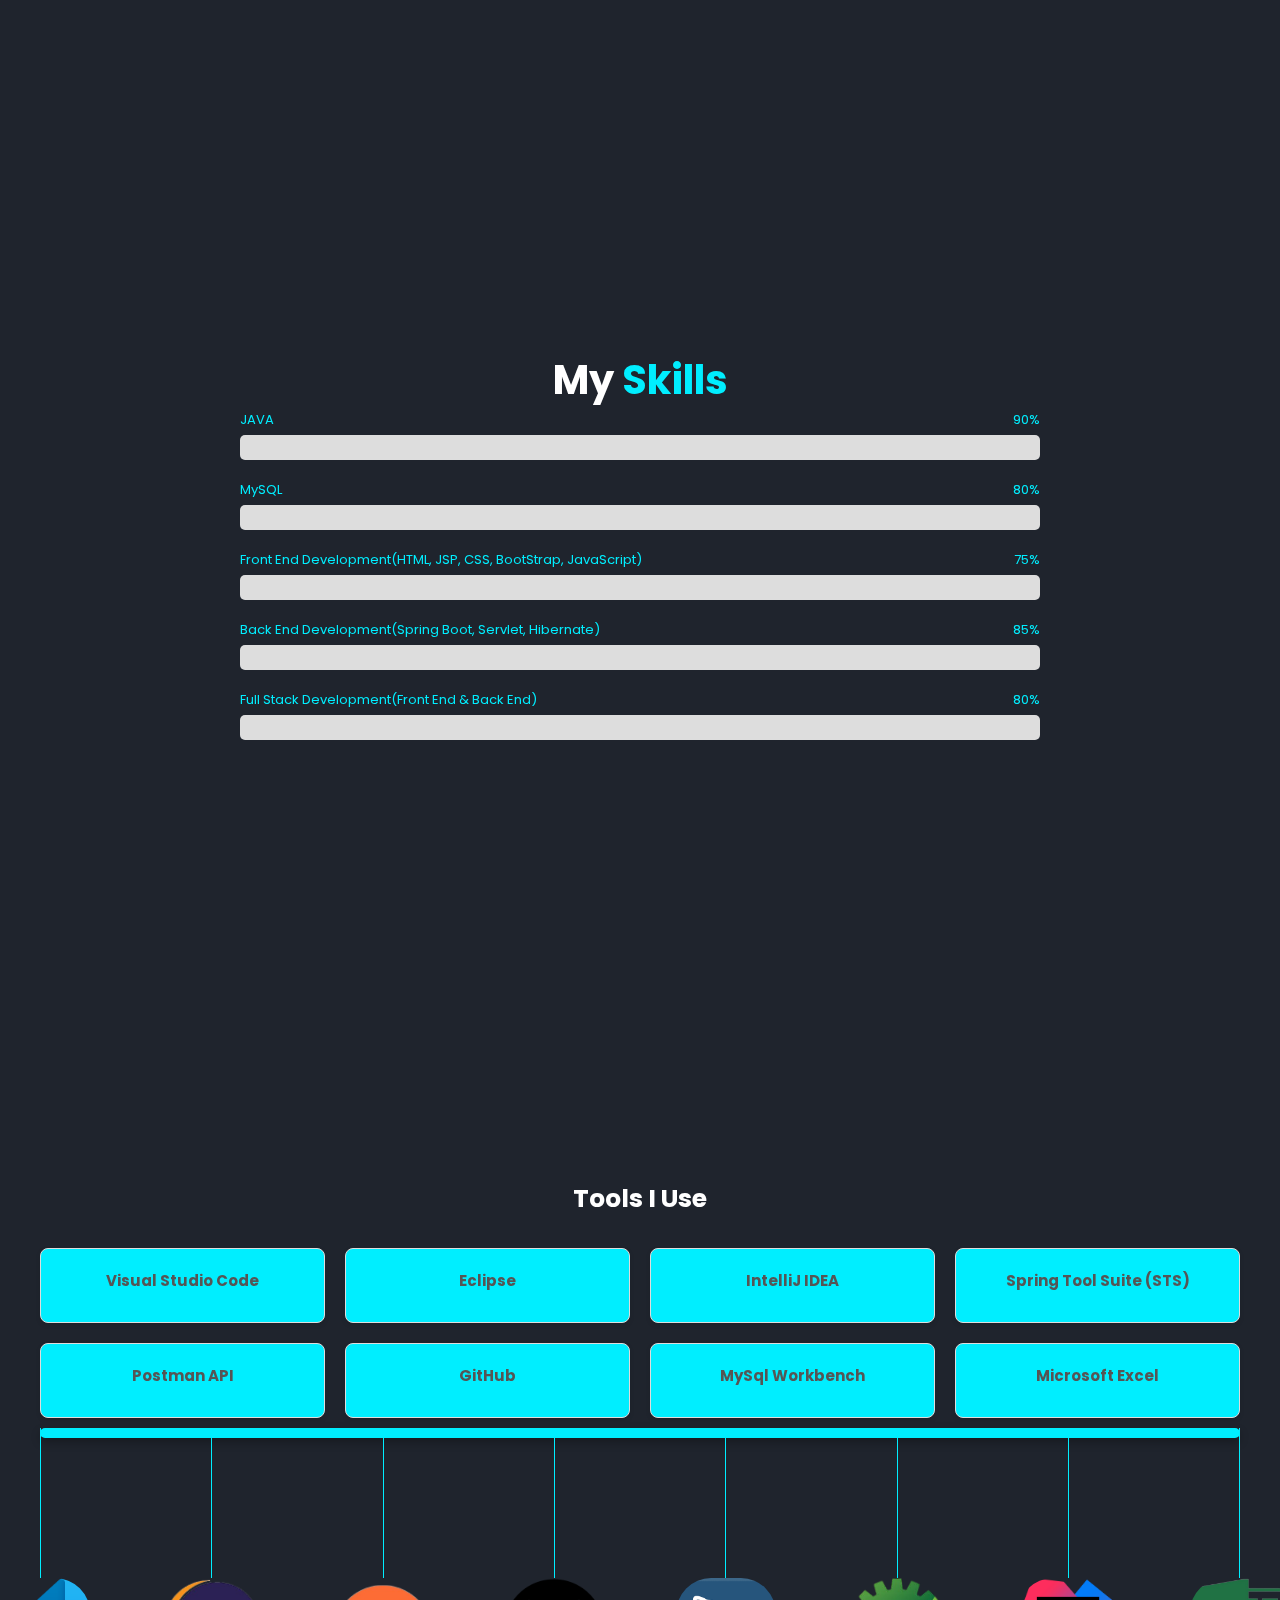
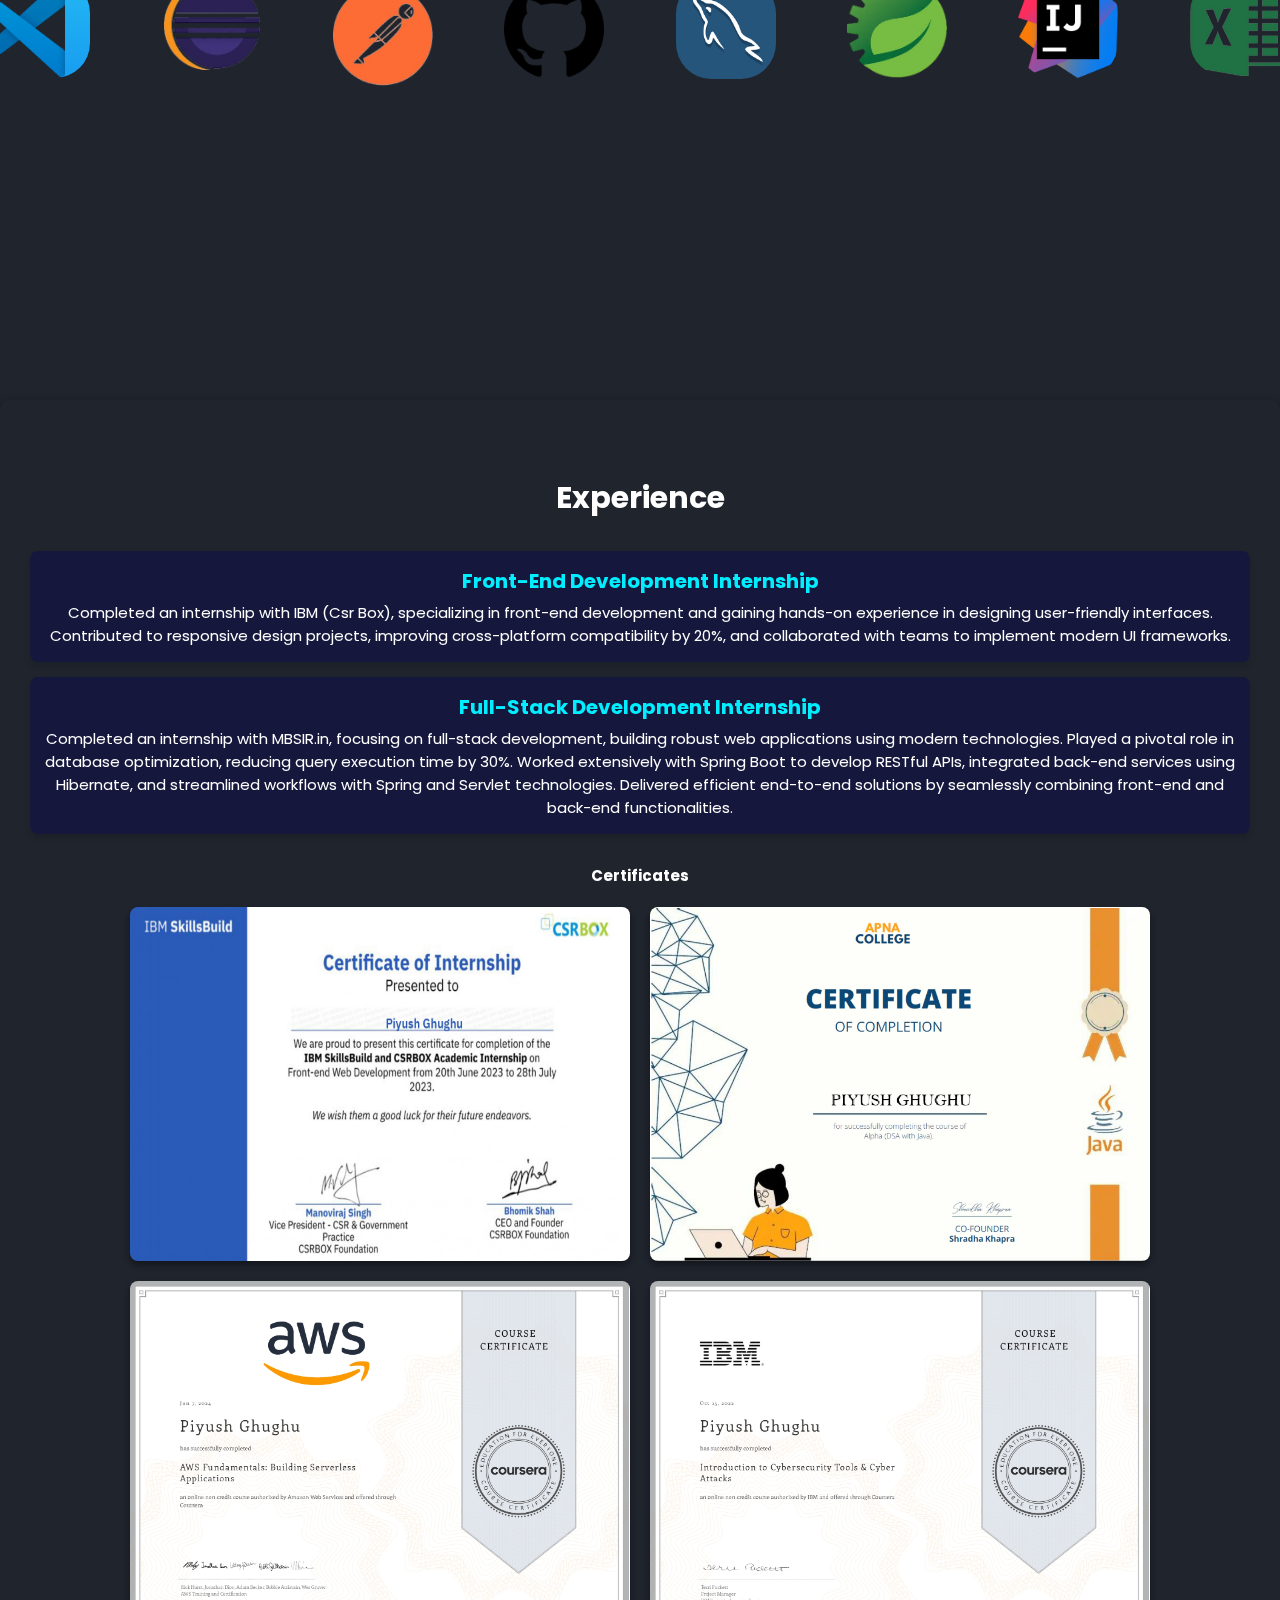
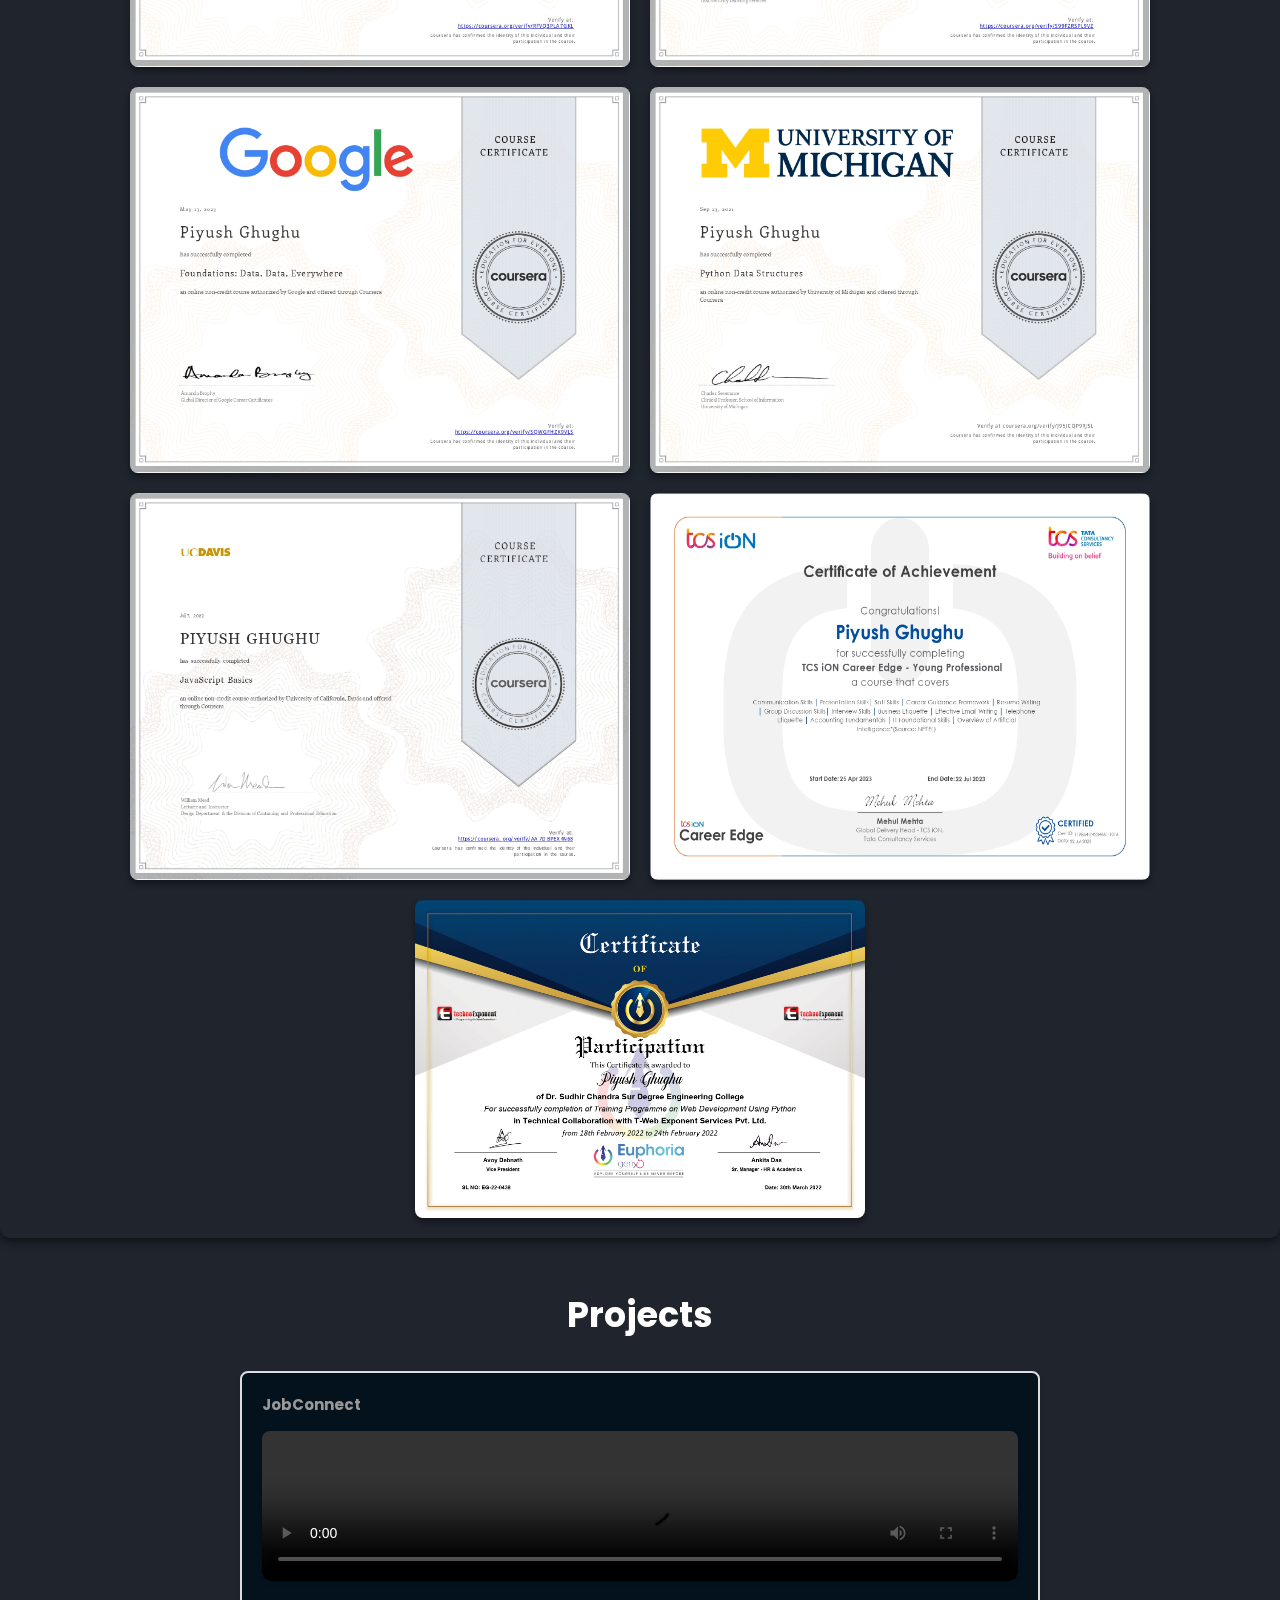
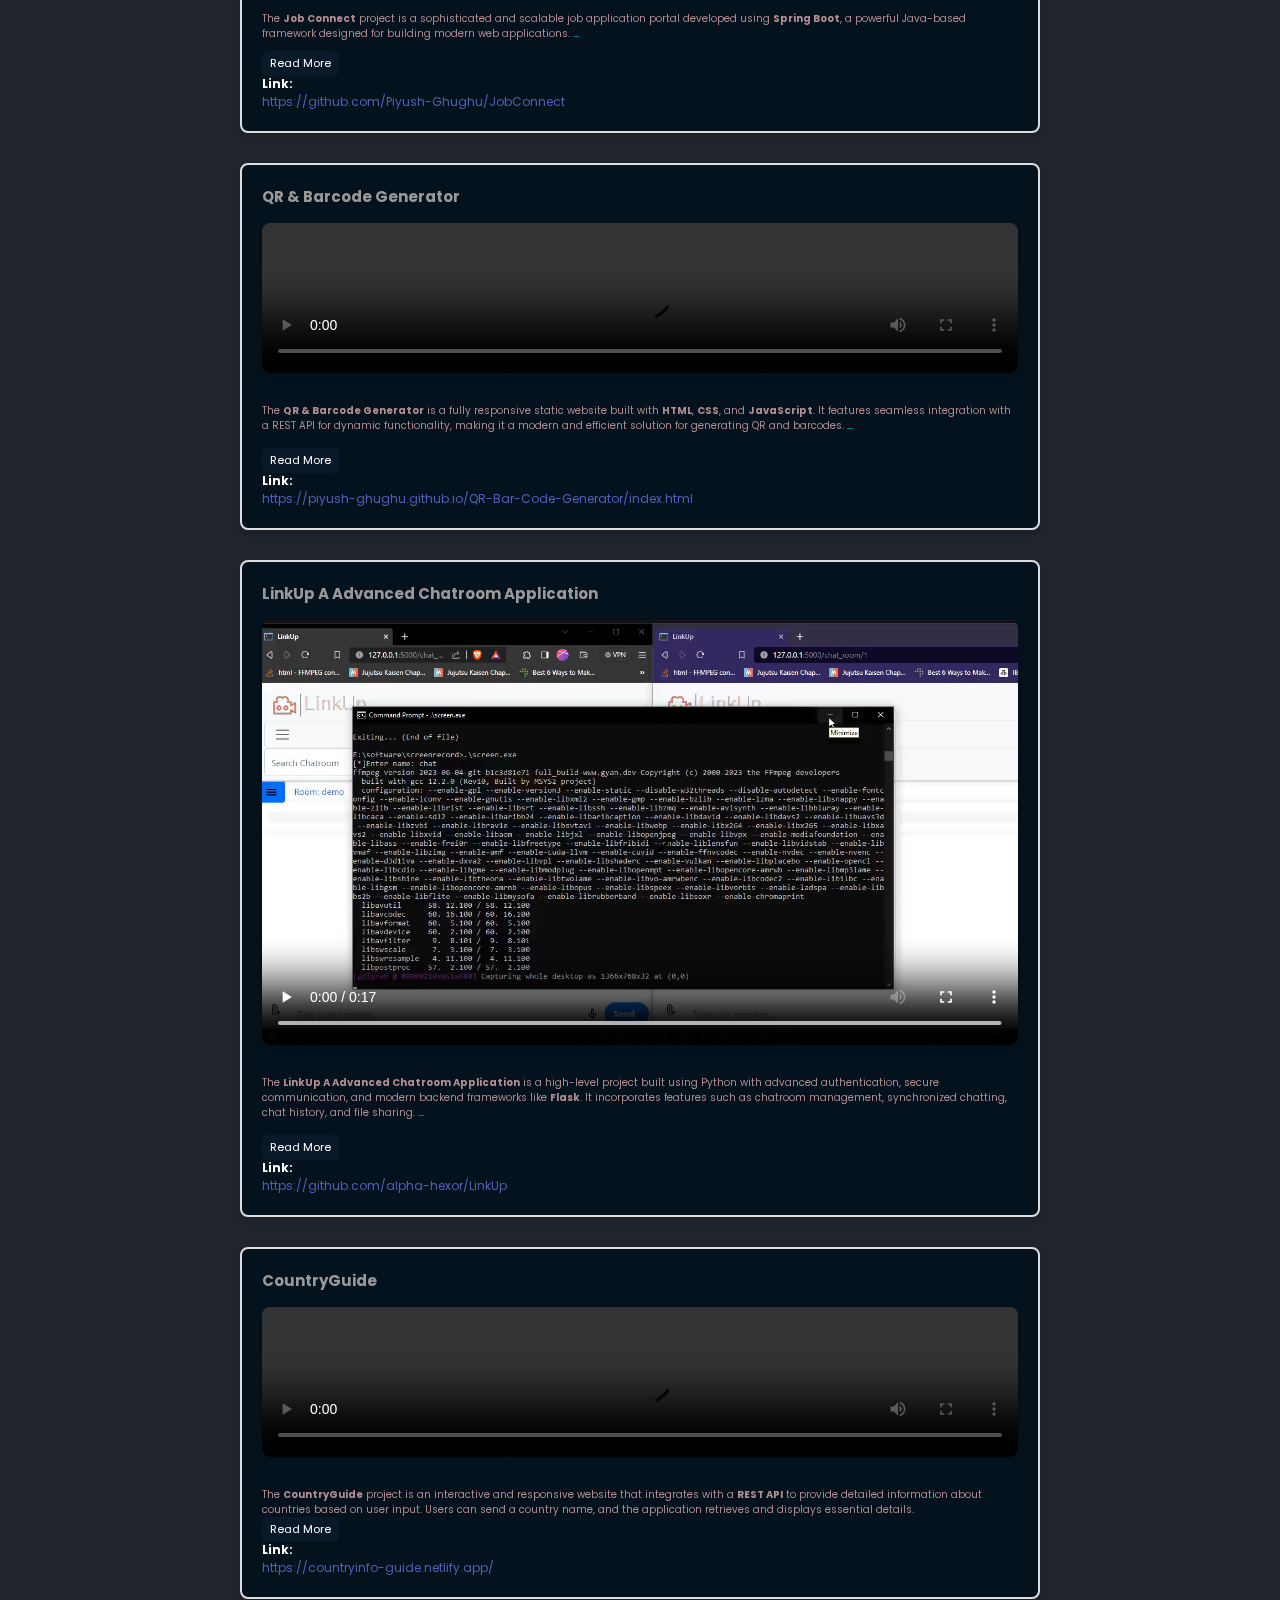
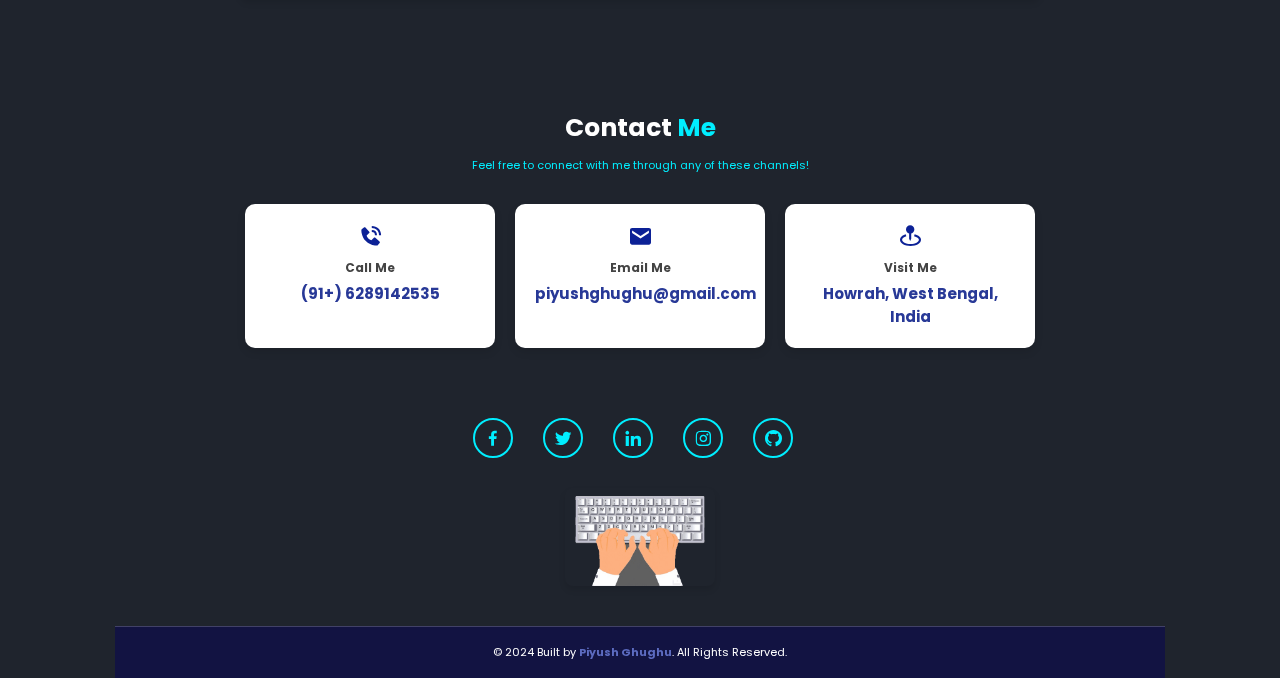
==== commit a6a9380e: "Update index.html" ====
--- a/index.html
+++ b/index.html
@@ -509,20 +509,7 @@
         </footer>
     </section>
 
-     <p id="visitor-count">Visitors: Loading...</p>
-
-    <script>
-        // Fetch and update the visit count using CountAPI
-        fetch('https://api.countapi.xyz/hit/piyushghughu-portfolio/portfolio-visits')
-            .then(response => response.json()) // Parse the JSON response
-            .then(data => {
-                console.log(`This site has been visited ${data.value} times.`); // Log to console
-                // Update the visitor count on the webpage
-                document.getElementById('visitor-count').innerText = `Visitors: ${data.value}`;
-            })
-            .catch(error => console.error('Error fetching visit count:', error)); // Handle errors
-    </script>
-
+    
     <script>
         const menuIcon = document.getElementById('menu-icon');
         const navbar = document.getElementById('navbar');
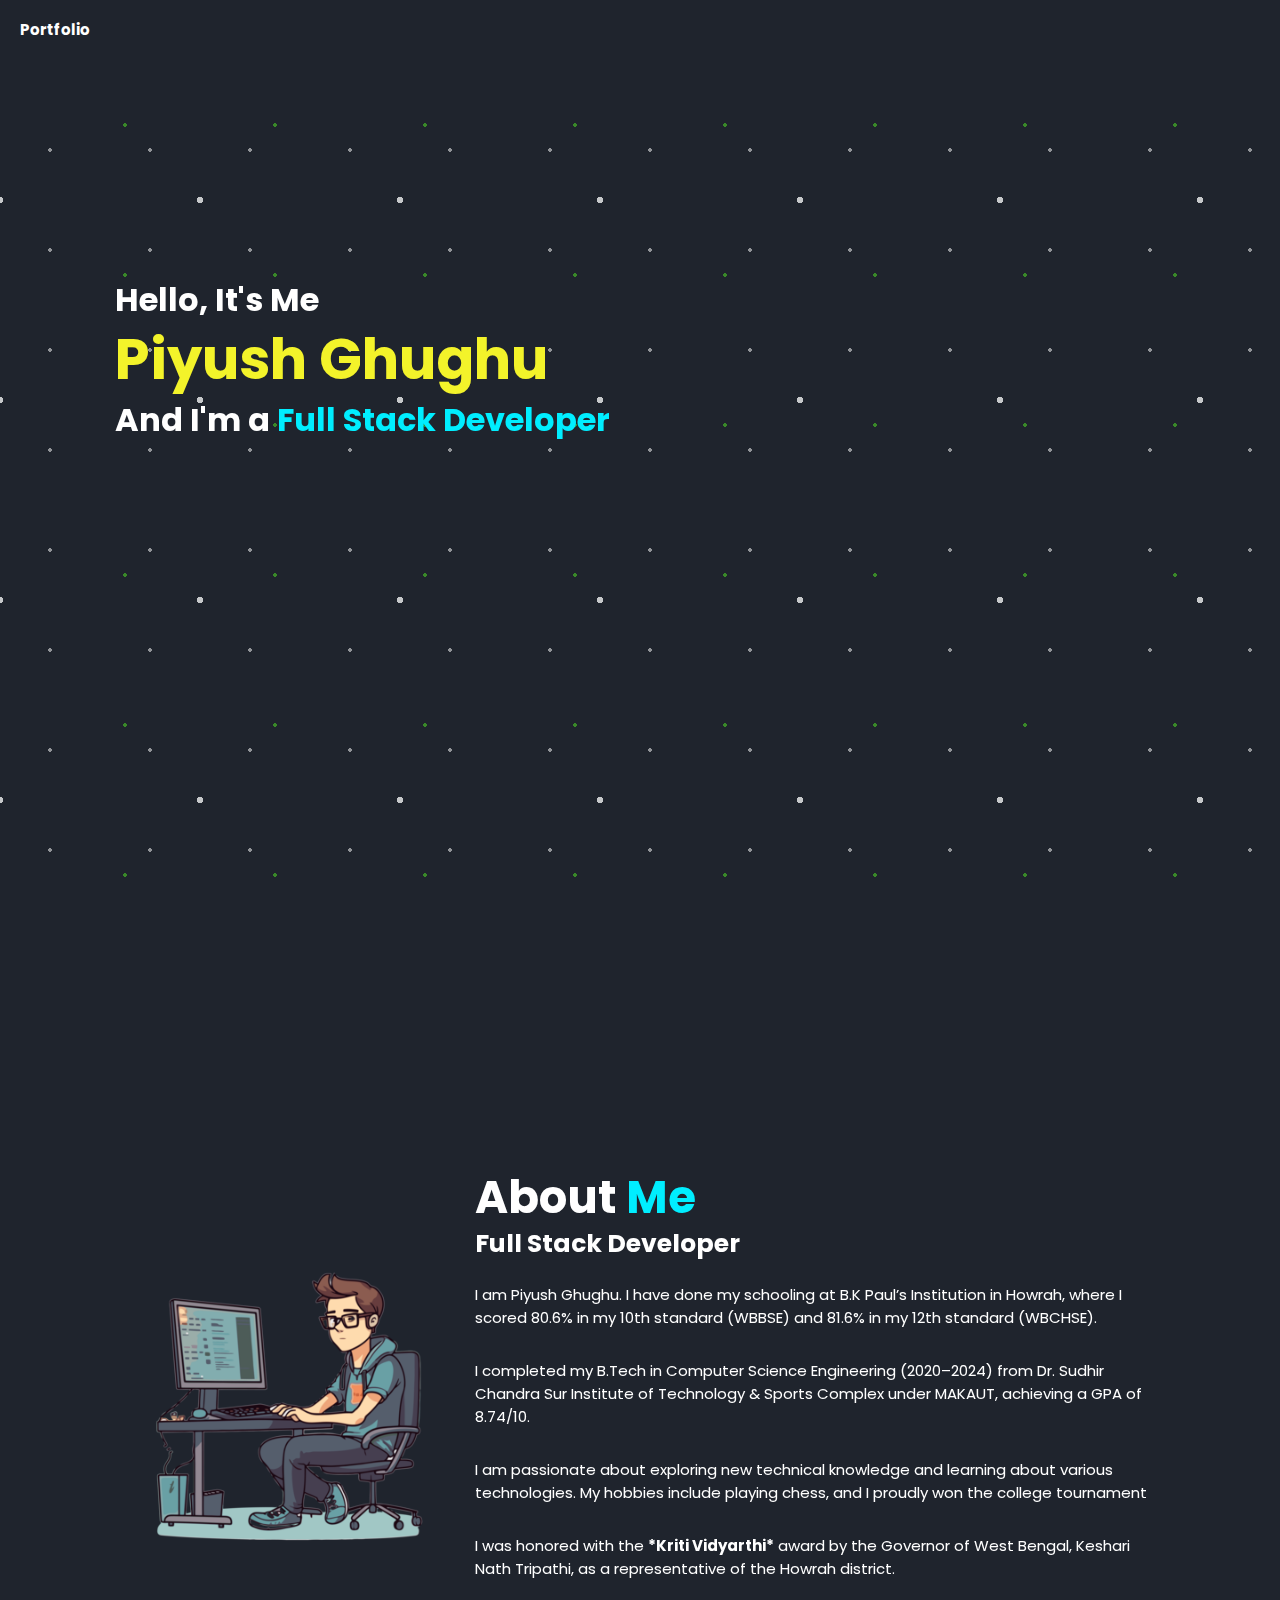
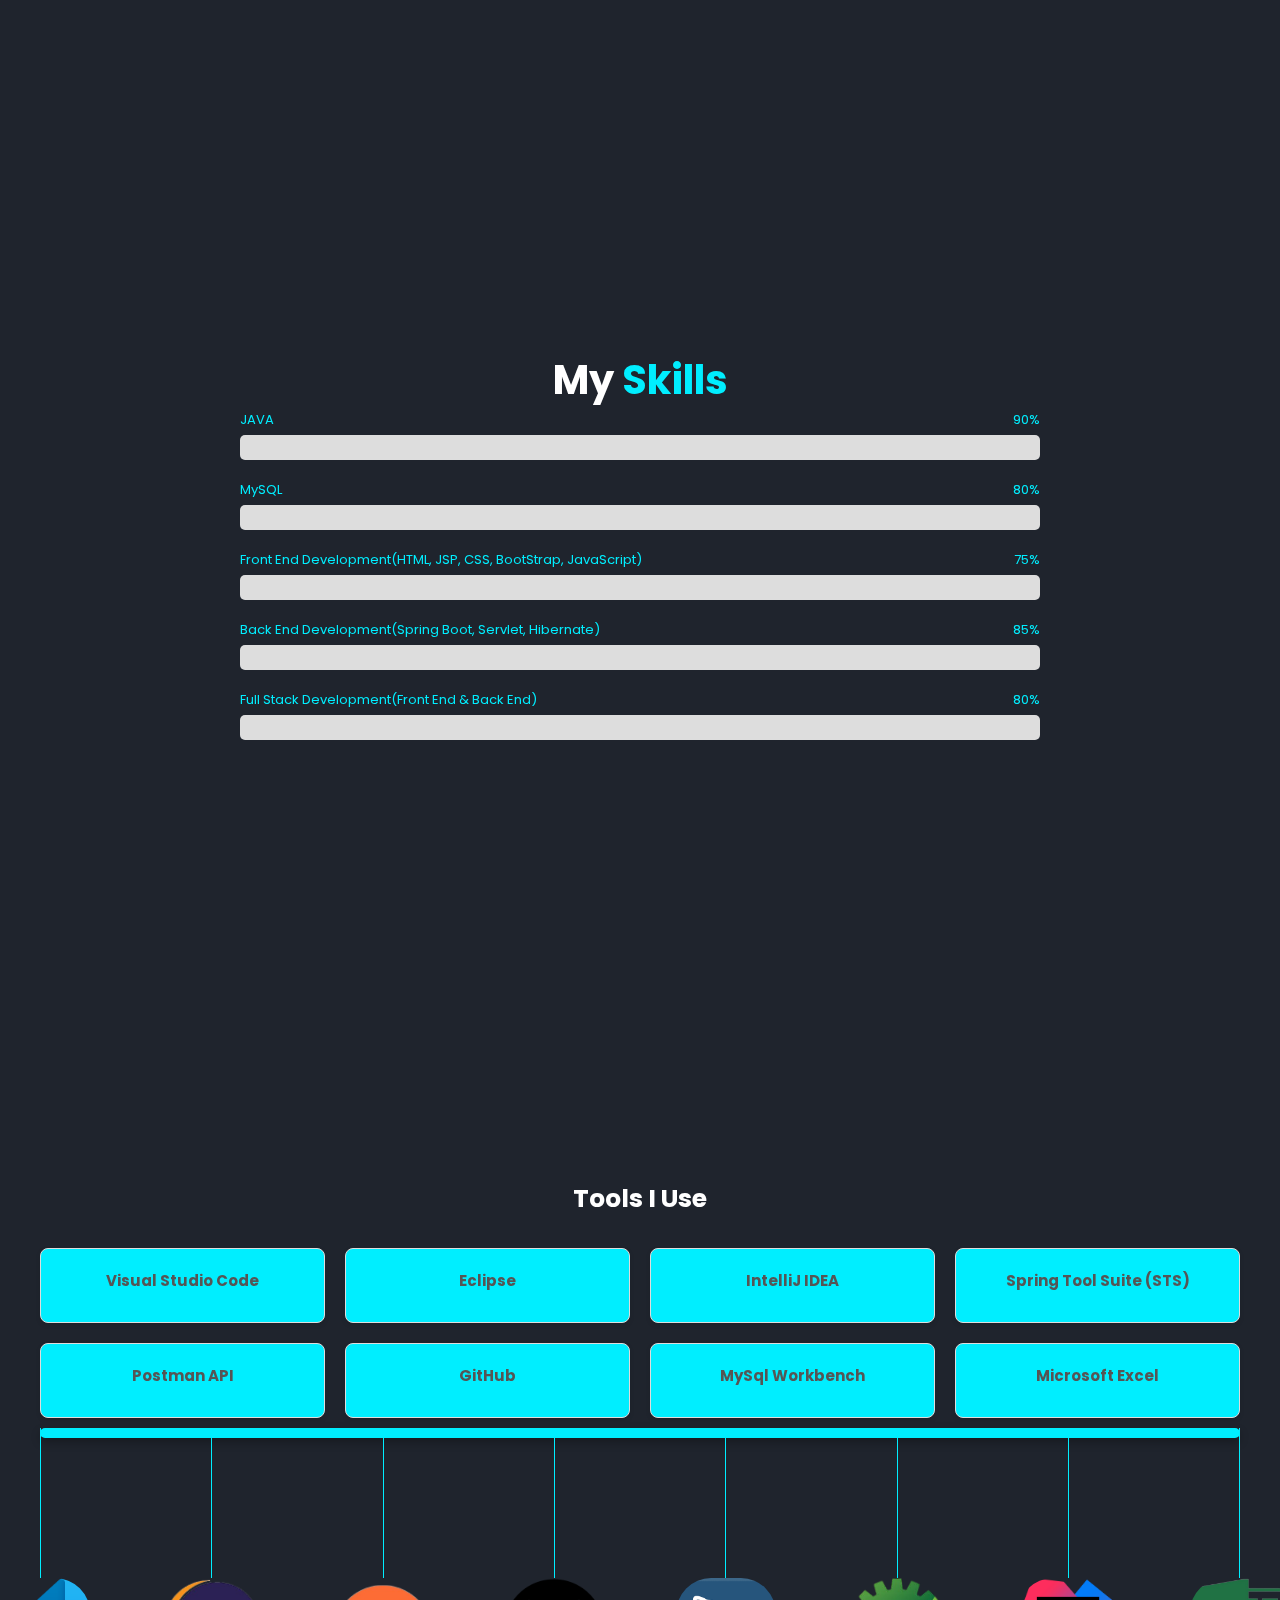
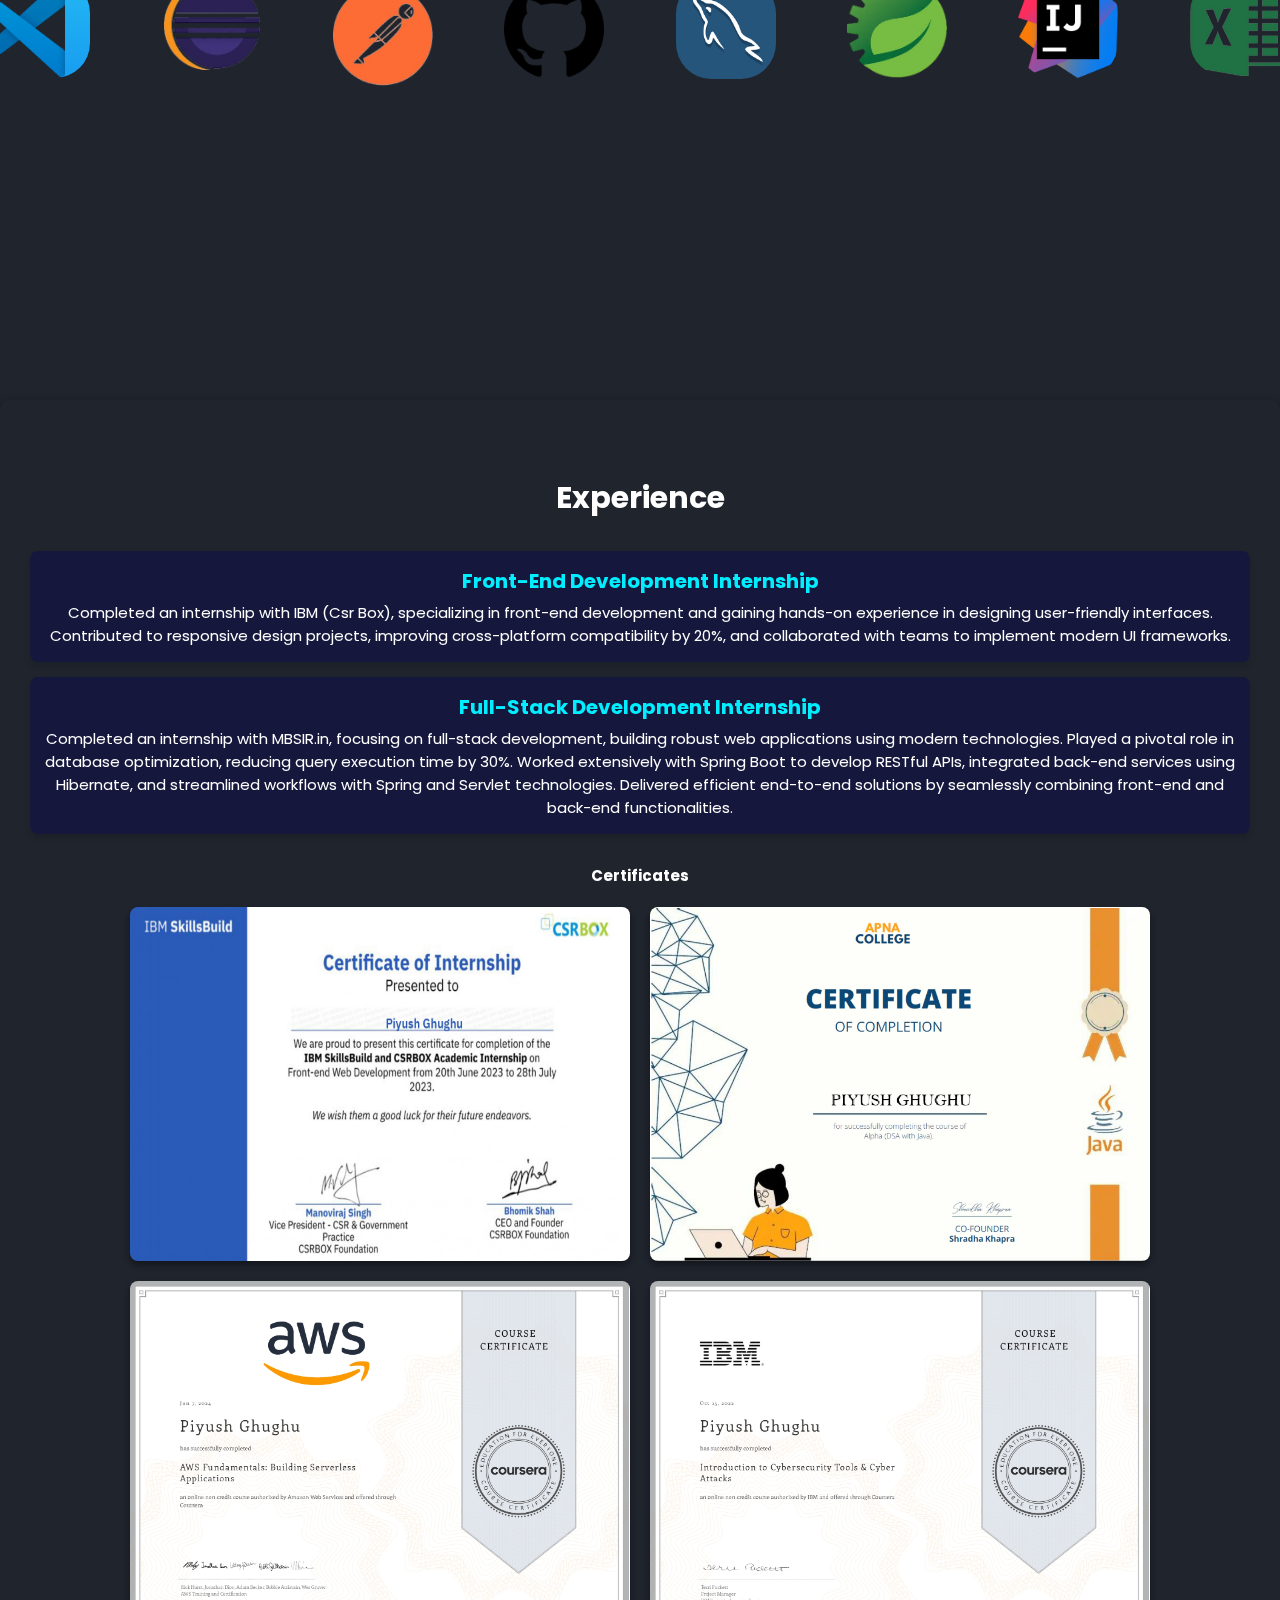
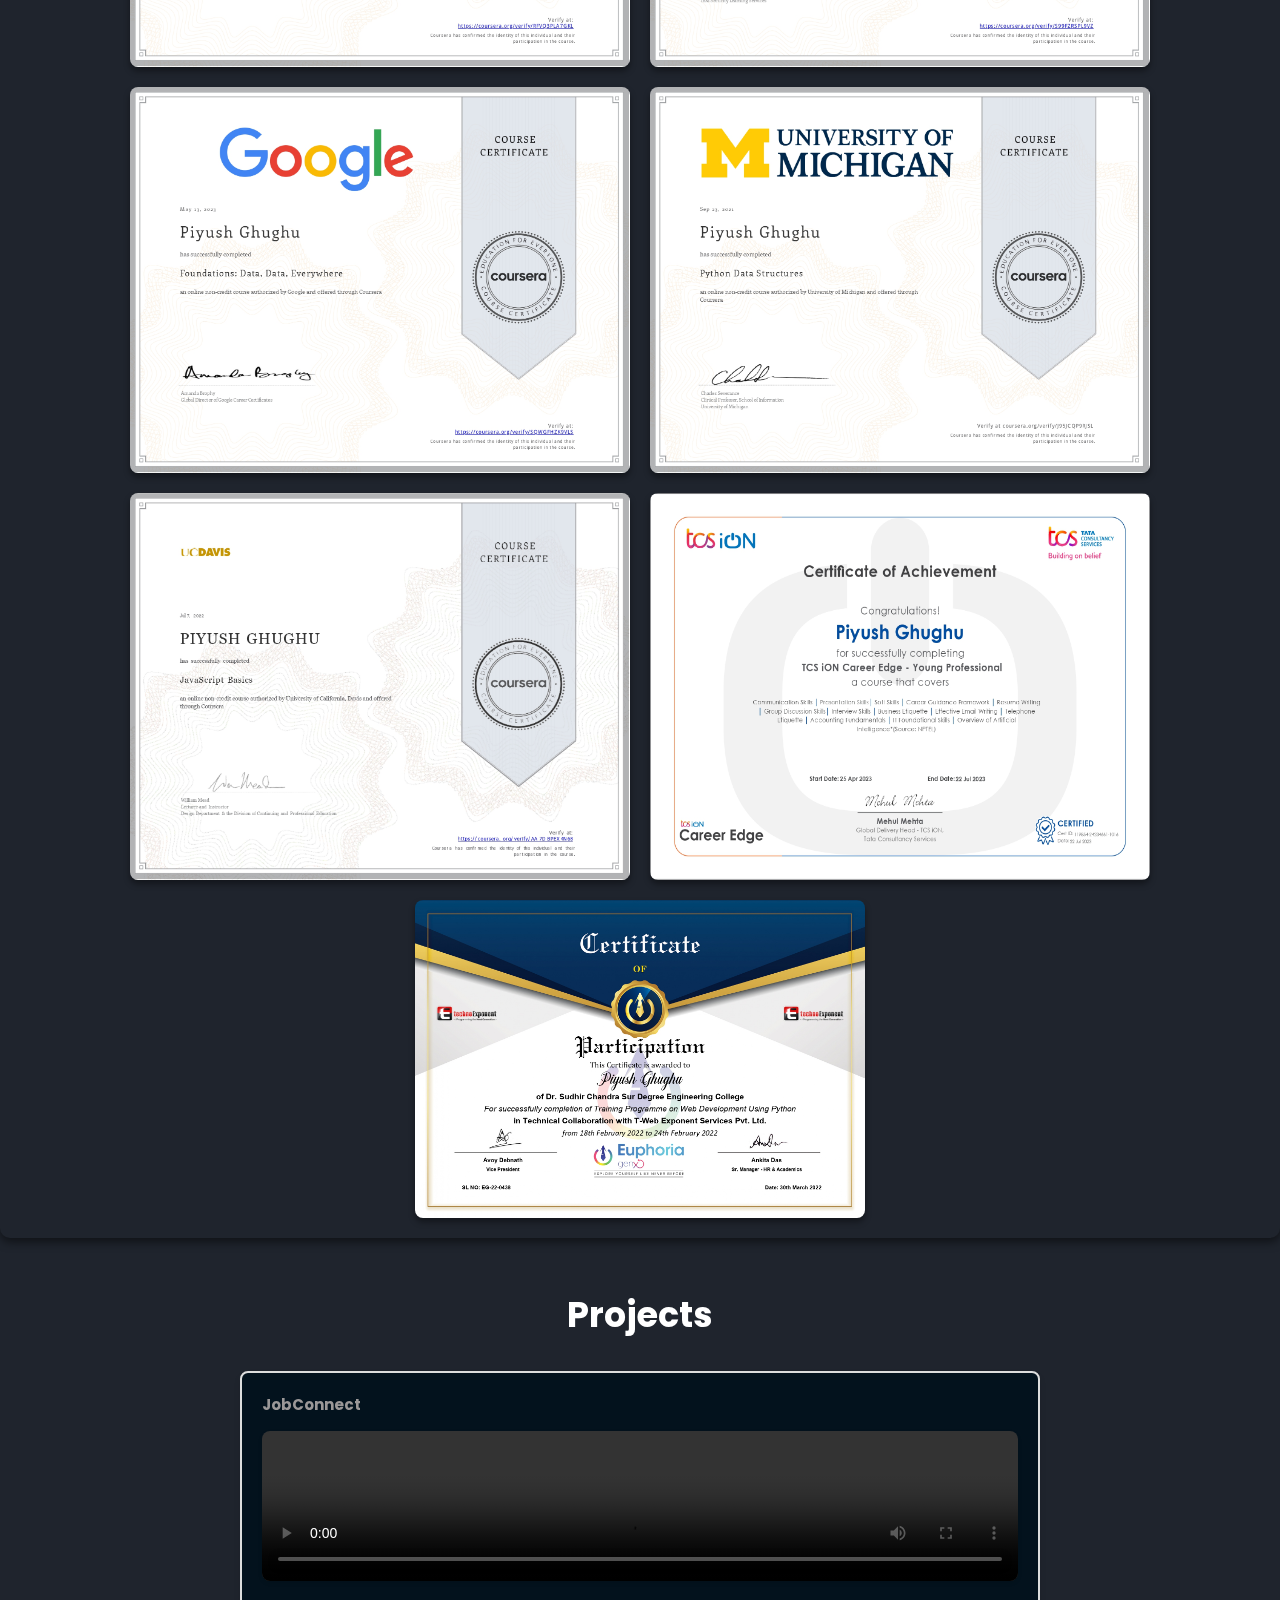
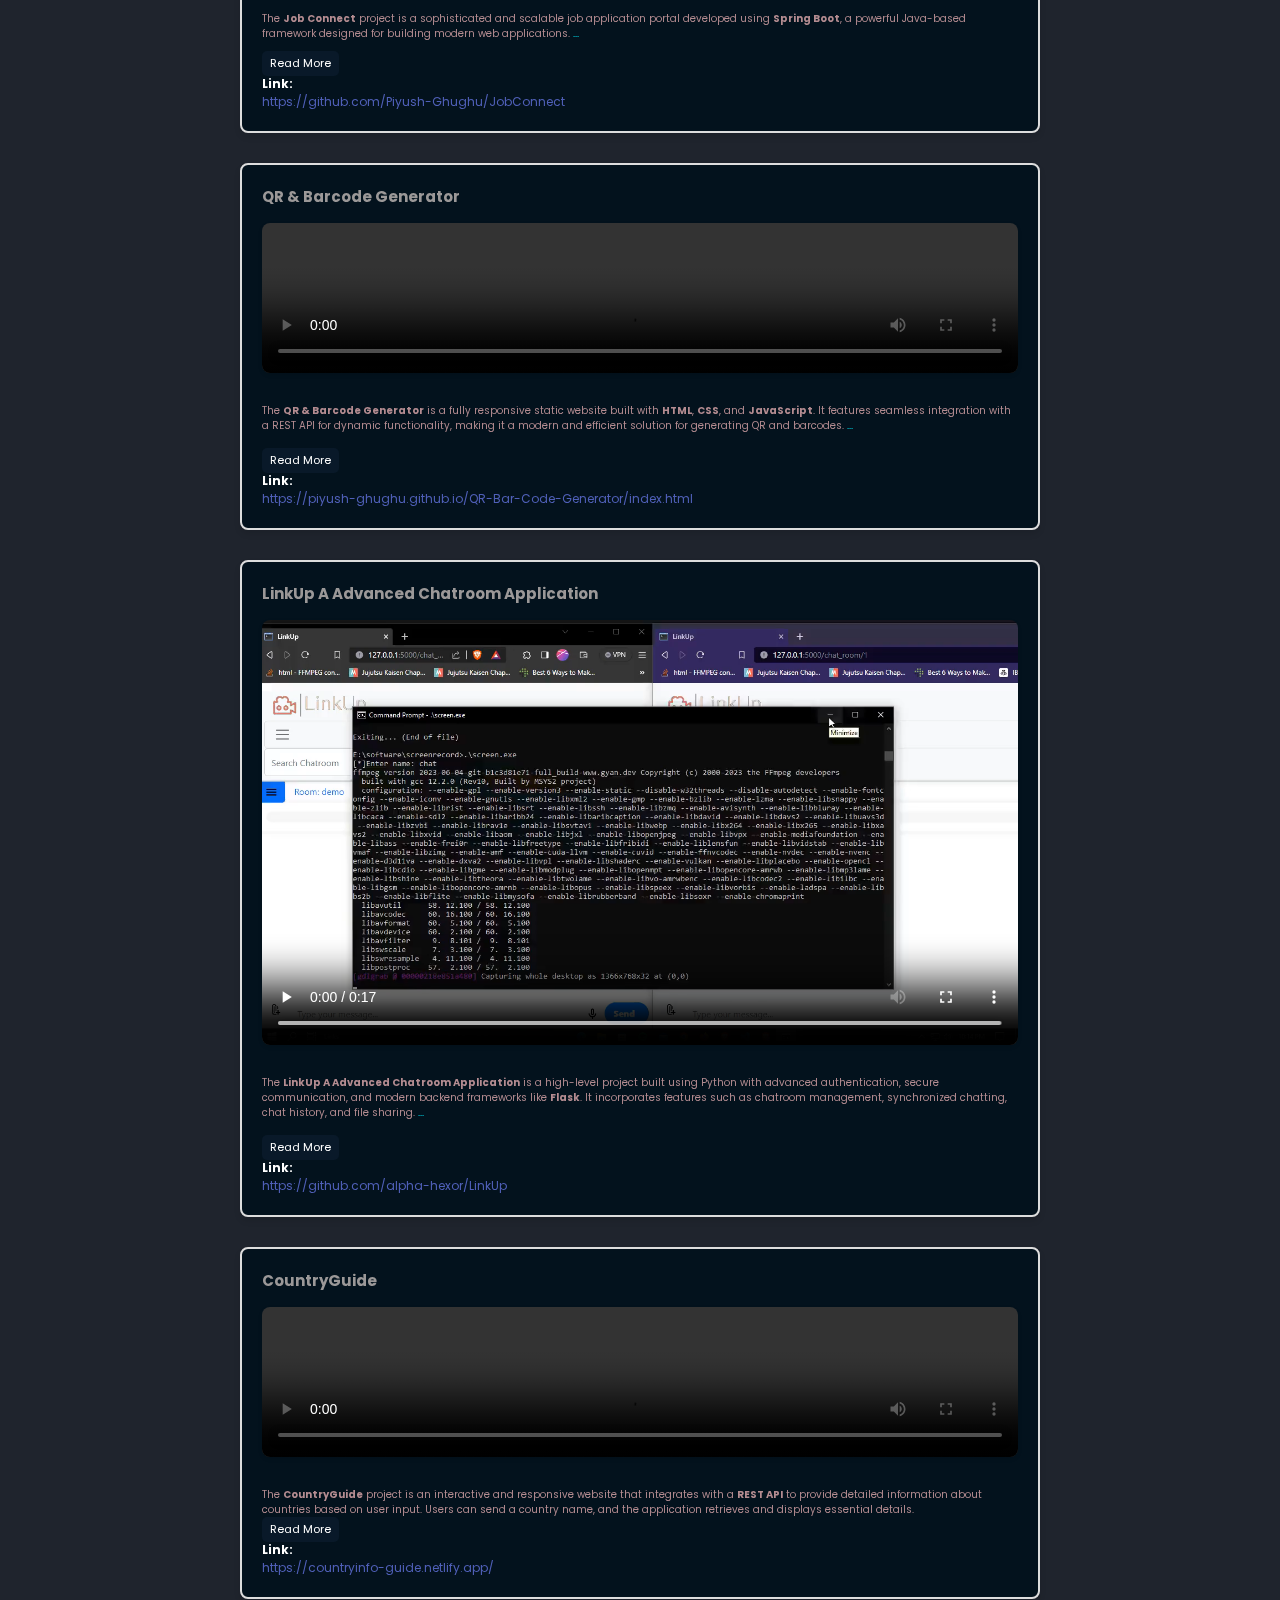
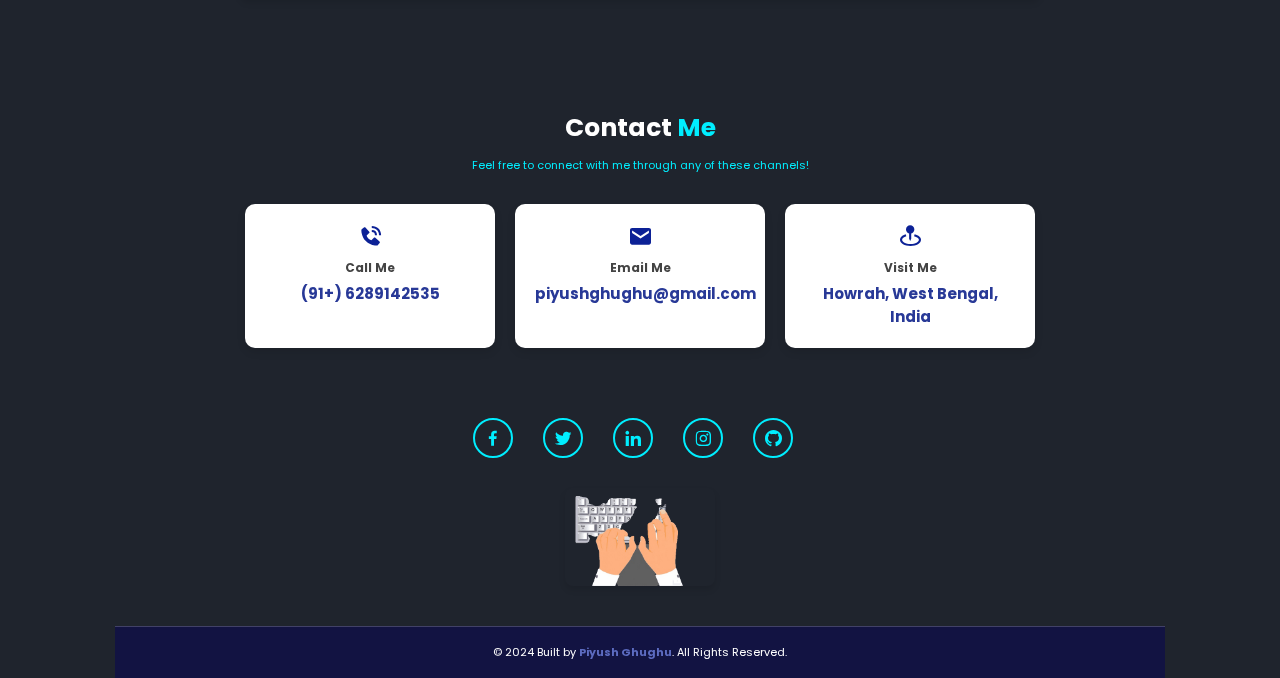
==== commit 4b51a46a: "Update index.html" ====
--- a/index.html
+++ b/index.html
@@ -50,7 +50,7 @@
                 <a href="https://www.instagram.com/piyush_ghughu/" target="_blank"><i class='bx bxl-twitter'></i></a>
                 <a href="https://github.com/Piyush-Ghughu" target="_blank"><i class='bx bxl-github'></i></a>
             </div>
-            <a href="/cv/Piyush Ghughu_CV.pdf" class="btn animate-item" download="Piyush Ghughu_CV.pdf">Download CV</a>
+            <a href="cv/Piyush Ghughu_CV.pdf" class="btn animate-item" download="Piyush Ghughu_CV.pdf">Download CV</a>
         </div>
         <div class="profile-container" class="home-img">
             <div class="profile-frame">
@@ -169,28 +169,28 @@
             <!-- Hanging Logos Section -->
             <div class="main-rope">
                 <div class="rope">
-                    <img src="/images/logos/logo1.png" alt="Logo 1" class="logo-img">
-                </div>
-                <div class="rope">
-                    <img src="/images/logos/logo2.png" alt="Logo 2" class="logo-img">
-                </div>
-                <div class="rope">
-                    <img src="/images/logos/logo3.png" alt="Logo 3" class="logo-img">
-                </div>
-                <div class="rope">
-                    <img src="/images/logos/logo4.png" alt="Logo 4" class="logo-img">
-                </div>
-                <div class="rope">
-                    <img src="/images/logos/logo5.png" alt="Logo 5" class="logo-img">
-                </div>
-                <div class="rope">
-                    <img src="/images/logos/logo6.png" alt="Logo 6" class="logo-img">
-                </div>
-                <div class="rope">
-                    <img src="/images/logos/logo7.png" alt="Logo 7" class="logo-img">
-                </div>
-                <div class="rope">
-                    <img src="/images/logos/logo8.png" alt="Logo 8" class="logo-img">
+                    <img src="images/logos/logo1.png" alt="Logo 1" class="logo-img">
+                </div>
+                <div class="rope">
+                    <img src="images/logos/logo2.png" alt="Logo 2" class="logo-img">
+                </div>
+                <div class="rope">
+                    <img src="images/logos/logo3.png" alt="Logo 3" class="logo-img">
+                </div>
+                <div class="rope">
+                    <img src="images/logos/logo4.png" alt="Logo 4" class="logo-img">
+                </div>
+                <div class="rope">
+                    <img src="images/logos/logo5.png" alt="Logo 5" class="logo-img">
+                </div>
+                <div class="rope">
+                    <img src="images/logos/logo6.png" alt="Logo 6" class="logo-img">
+                </div>
+                <div class="rope">
+                    <img src="images/logos/logo7.png" alt="Logo 7" class="logo-img">
+                </div>
+                <div class="rope">
+                    <img src="images/logos/logo8.png" alt="Logo 8" class="logo-img">
                 </div>
             </div>
         </div>
@@ -218,23 +218,23 @@
         <div class="certificates">
             <h2>Certificates</h2>
             <div class="certificate-row">
-                <img src="/certificates/certificate2.jpg" alt="Certificate 2" class="certificate-img">
-                <img src="/certificates/certificate3.jpg" alt="Certificate 3" class="certificate-img">
+                <img src="certificates/certificate2.jpg" alt="Certificate 2" class="certificate-img">
+                <img src="certificates/certificate3.jpg" alt="Certificate 3" class="certificate-img">
             </div>
             <div class="certificate-row">
-                <img src="/certificates/certificate4.jpg" alt="Certificate 4" class="certificate-img">
-                <img src="/certificates/certificate5.jpg" alt="Certificate 5" class="certificate-img">
+                <img src="certificates/certificate4.jpg" alt="Certificate 4" class="certificate-img">
+                <img src="certificates/certificate5.jpg" alt="Certificate 5" class="certificate-img">
             </div>
             <div class="certificate-row">
-                <img src="/certificates/certificate6.jpg" alt="Certificate 6" class="certificate-img">
-                <img src="/certificates/certificate7.jpg" alt="Certificate 7" class="certificate-img">
+                <img src="certificates/certificate6.jpg" alt="Certificate 6" class="certificate-img">
+                <img src="certificates/certificate7.jpg" alt="Certificate 7" class="certificate-img">
             </div>
             <div class="certificate-row">
-                <img src="/certificates/certificate8.jpg" alt="Certificate 8" class="certificate-img">
-                <img src="/certificates/certificate9.jpg" alt="Certificate 9" class="certificate-img">
+                <img src="certificates/certificate8.jpg" alt="Certificate 8" class="certificate-img">
+                <img src="certificates/certificate9.jpg" alt="Certificate 9" class="certificate-img">
             </div>
             <div class="certificate-row">
-                <img src="/certificates/certificate10.jpg" alt="Certificate 10" class="certificate-img">
+                <img src="certificates/certificate10.jpg" alt="Certificate 10" class="certificate-img">
             </div>
         </div>
     </section>
@@ -245,7 +245,7 @@
             <div class="project-item">
                 <h2>JobConnect</h2>
                 <div class="video">
-                    <video src="/video/video1.mp4" controls></video>
+                    <video src="video/video1.mp4" controls></video>
                 </div>
                 <div class="description">
                     <p class="summary">
@@ -307,7 +307,7 @@
             <div class="project-item">
                 <h2>QR & Barcode Generator</h2>
                 <div class="video">
-                    <video src="/video/video2.mp4" controls></video>
+                    <video src="video/video2.mp4" controls></video>
                 </div>
                 <div class="description">
                     <p class="summary">
@@ -348,7 +348,7 @@
             <div class="project-item">
                 <h2>LinkUp A Advanced Chatroom Application</h2>
                 <div class="video">
-                    <video src="/video/video3.mp4" controls></video>
+                    <video src="video/video3.mp4" controls></video>
                 </div>
                 <div class="description">
                     <p class="summary">
@@ -409,7 +409,7 @@
             <div class="project-item">
                 <h2>CountryGuide</h2>
                 <div class="video">
-                    <video src="/video/video4.mp4" controls></video>
+                    <video src="video/video4.mp4" controls></video>
                 </div>
                 <div class="description">
                     <p class="summary">
@@ -500,7 +500,7 @@
                 </div>
             </div>
             <div class="gif">
-                <img src="/images/giphy-unscreen (1).gif" alt="">
+                <img src="images/giphy-unscreen (1).gif" alt="">
             </div>
         </div>
         <footer class="footer">
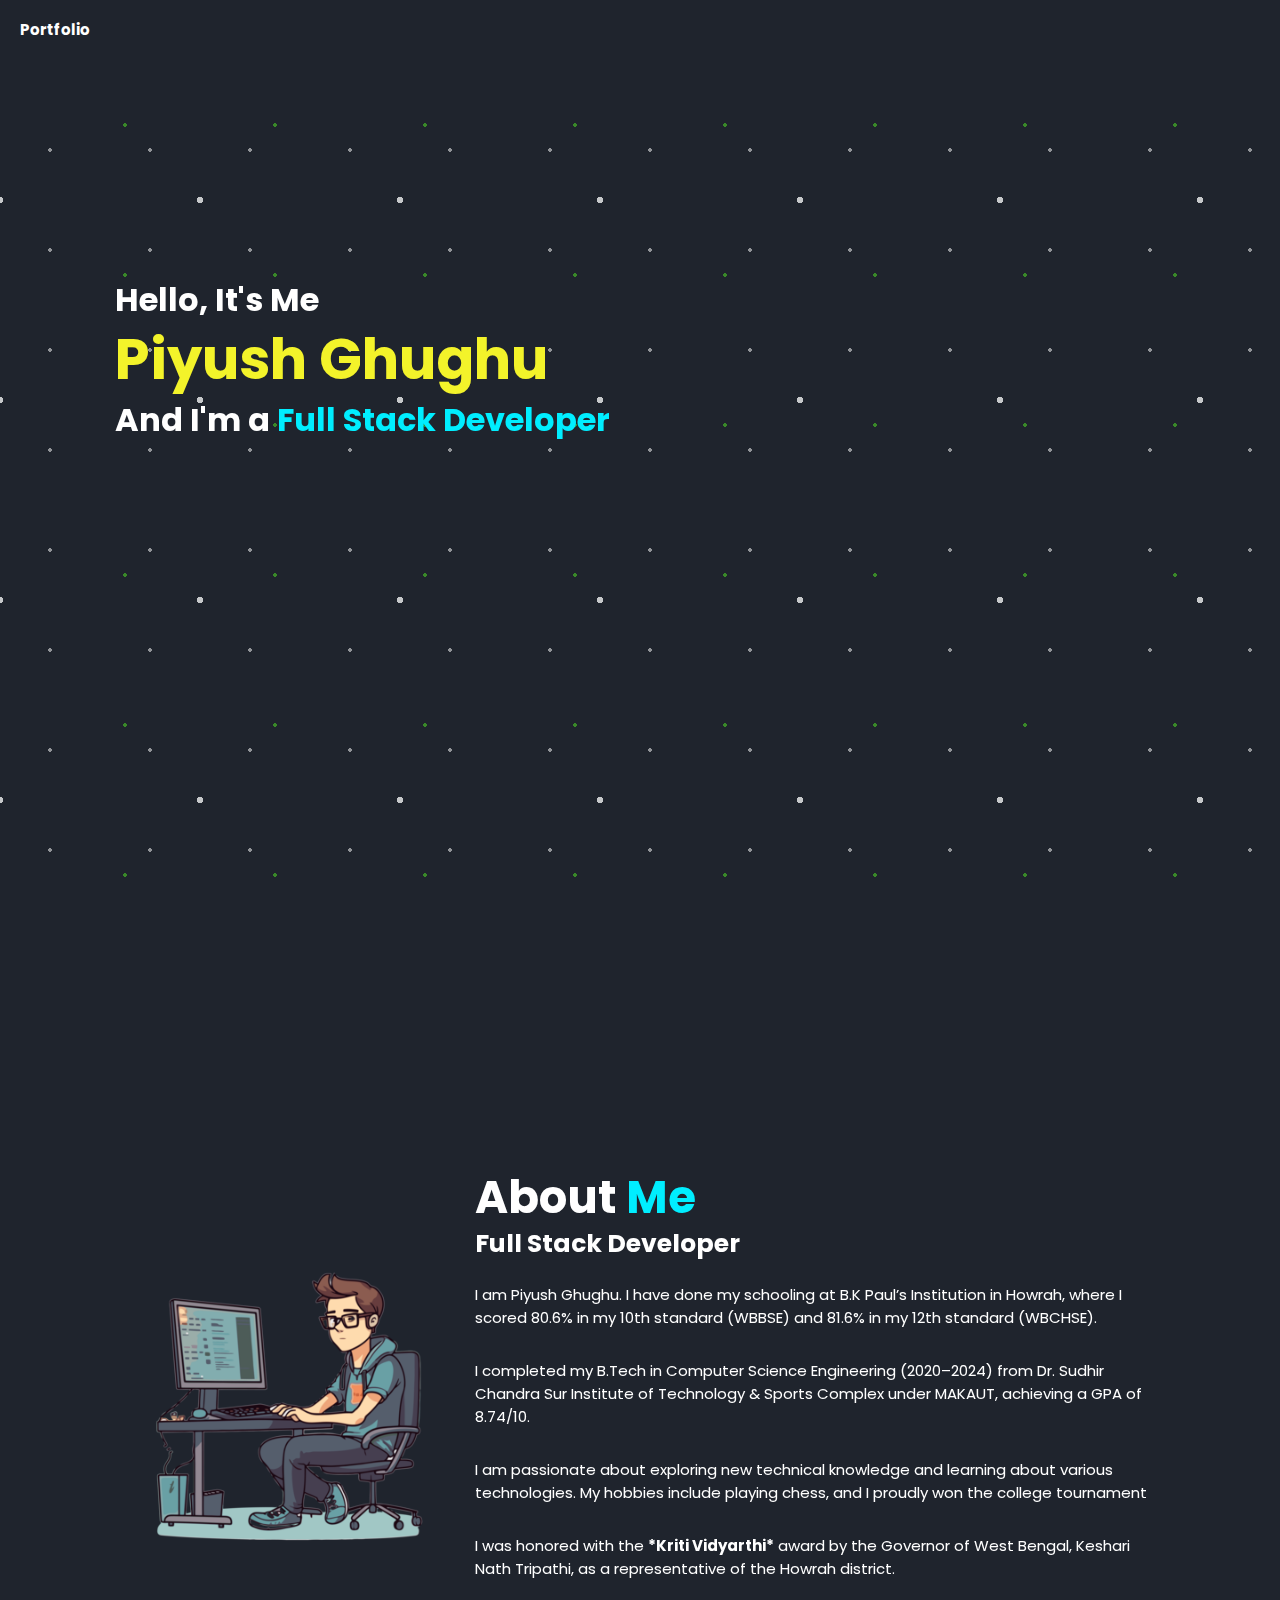
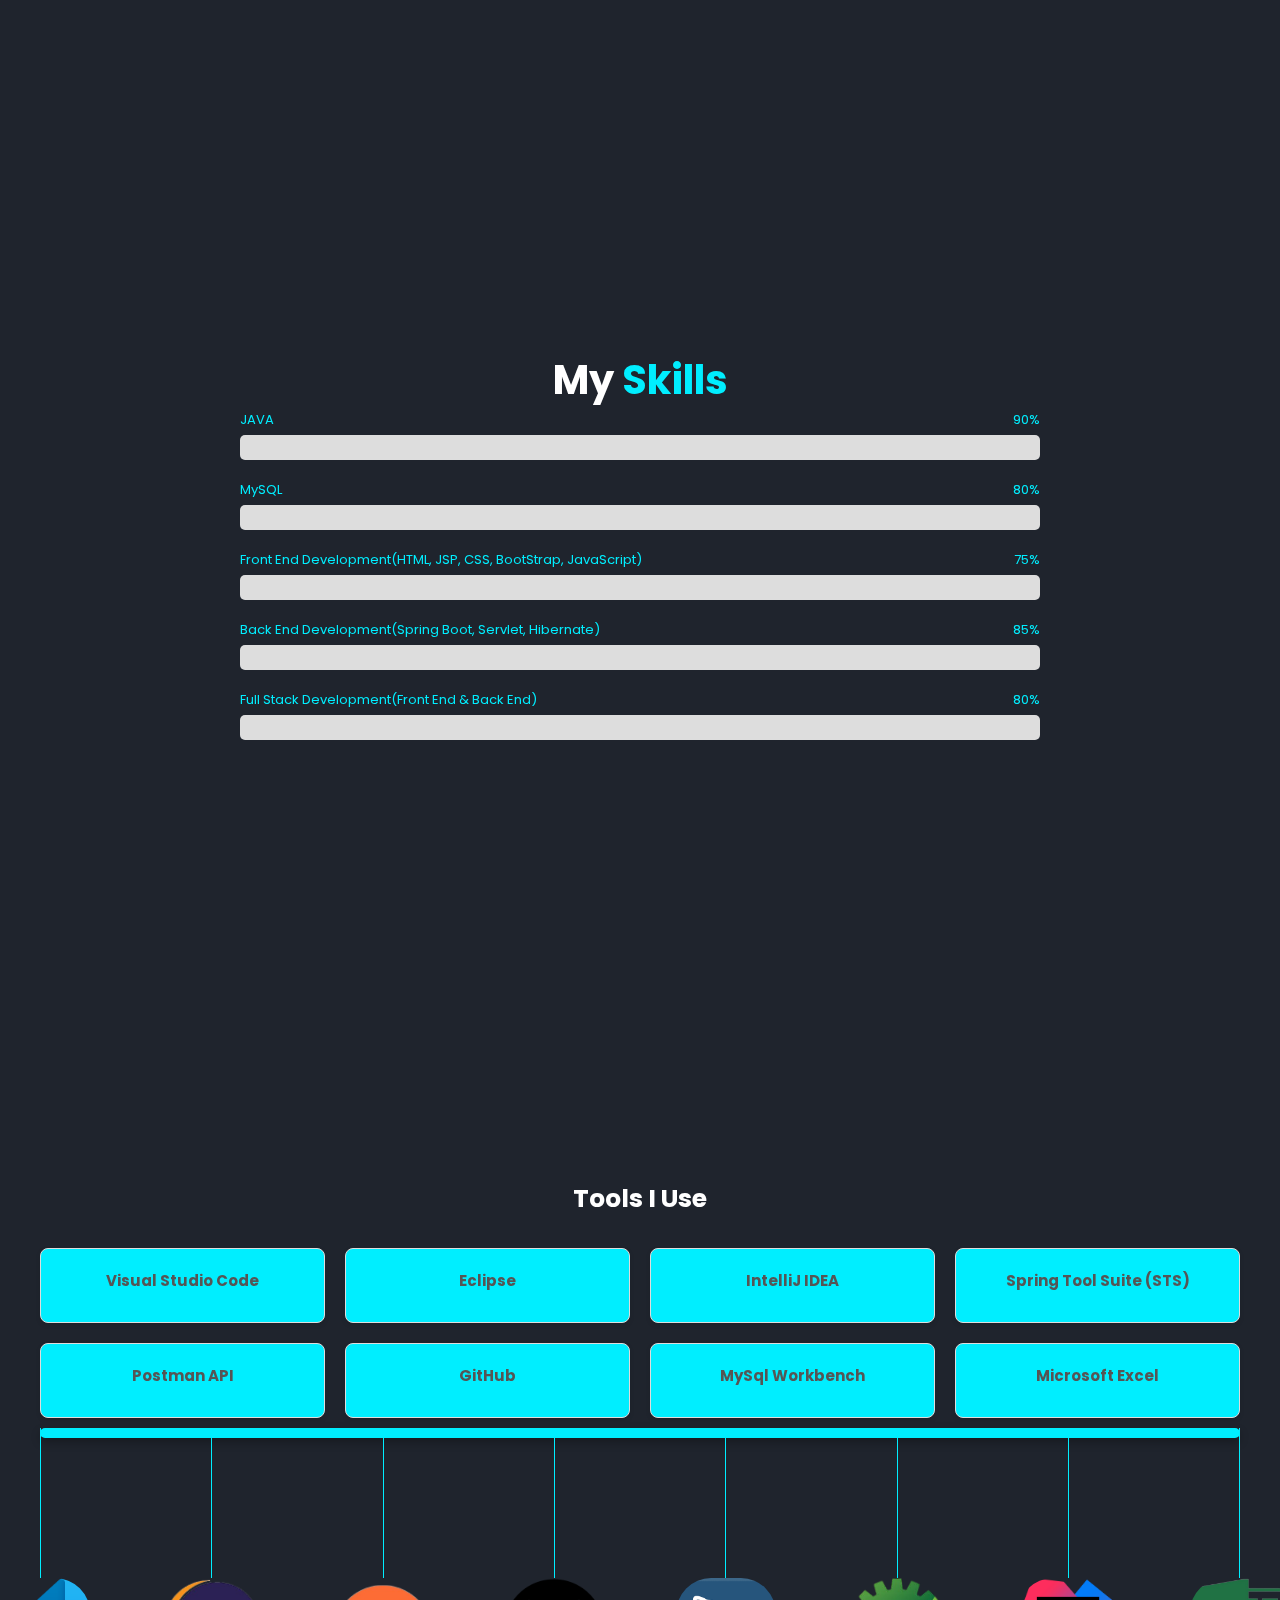
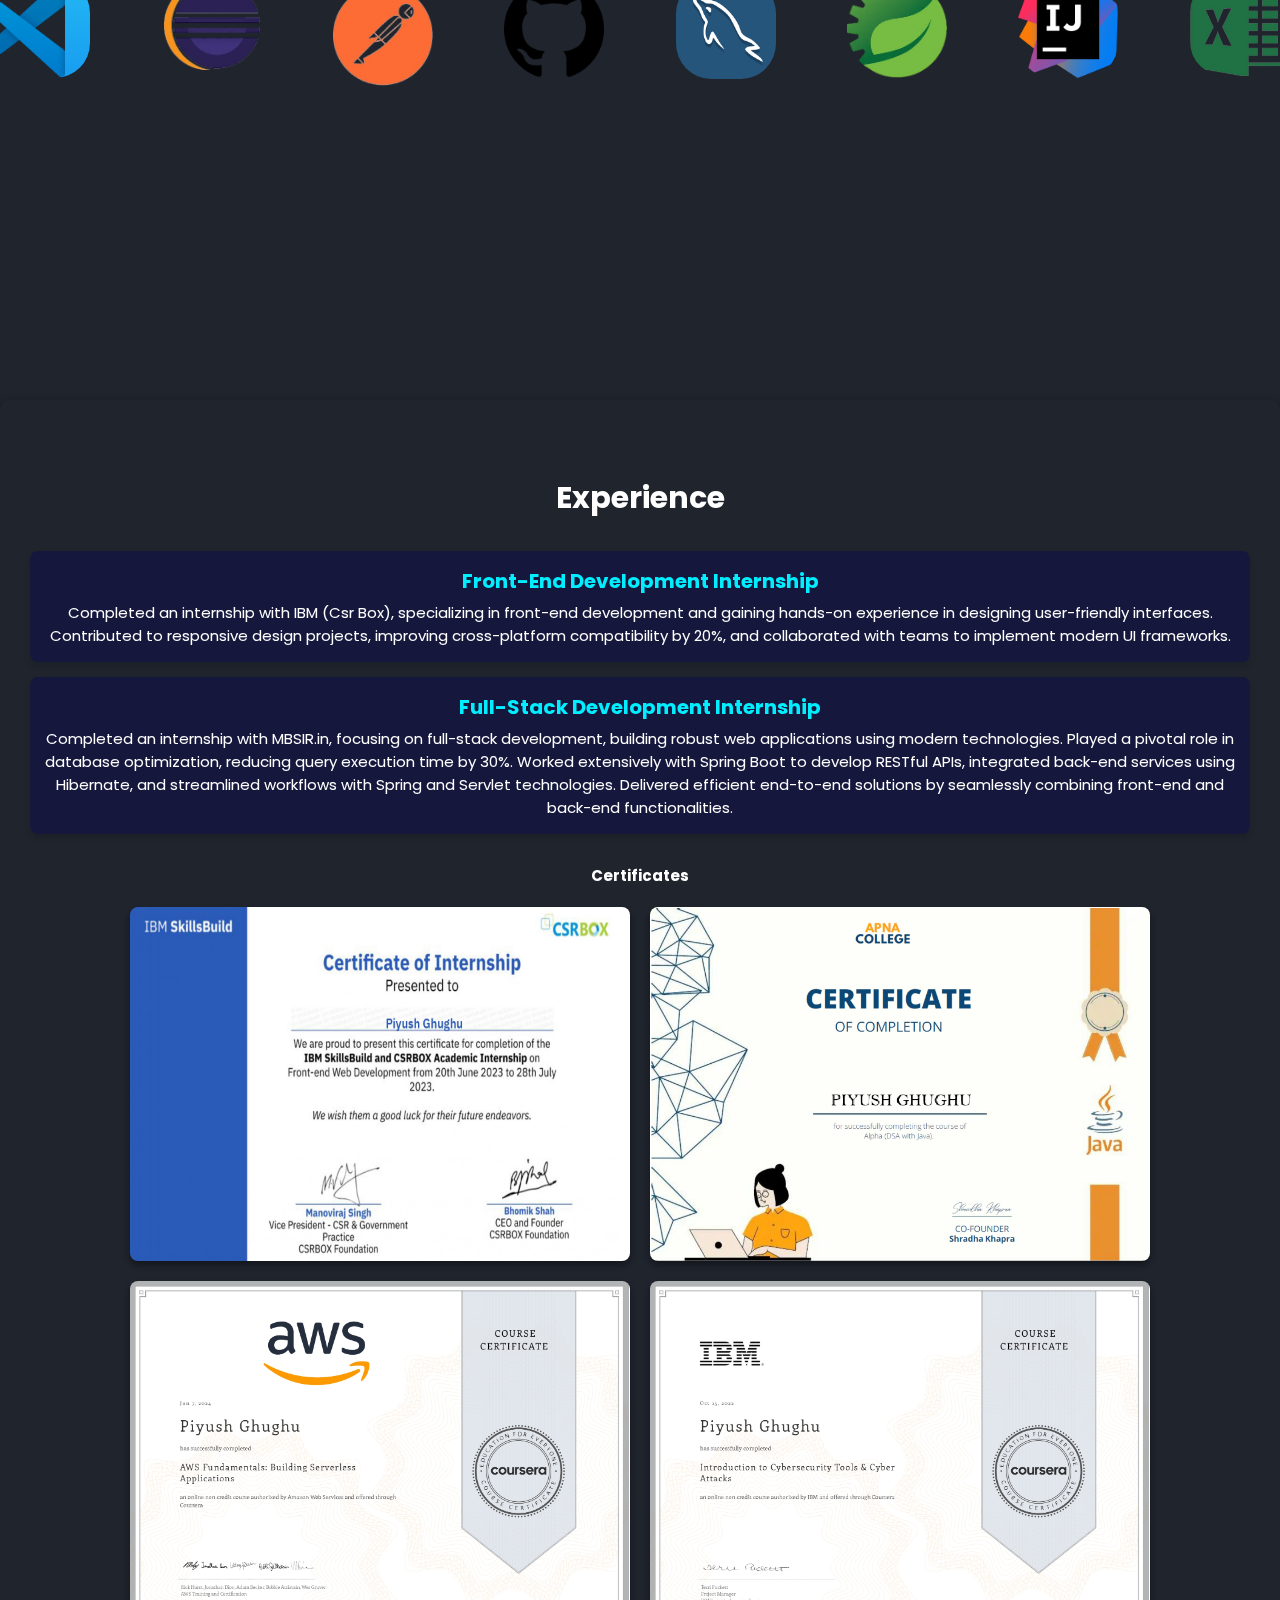
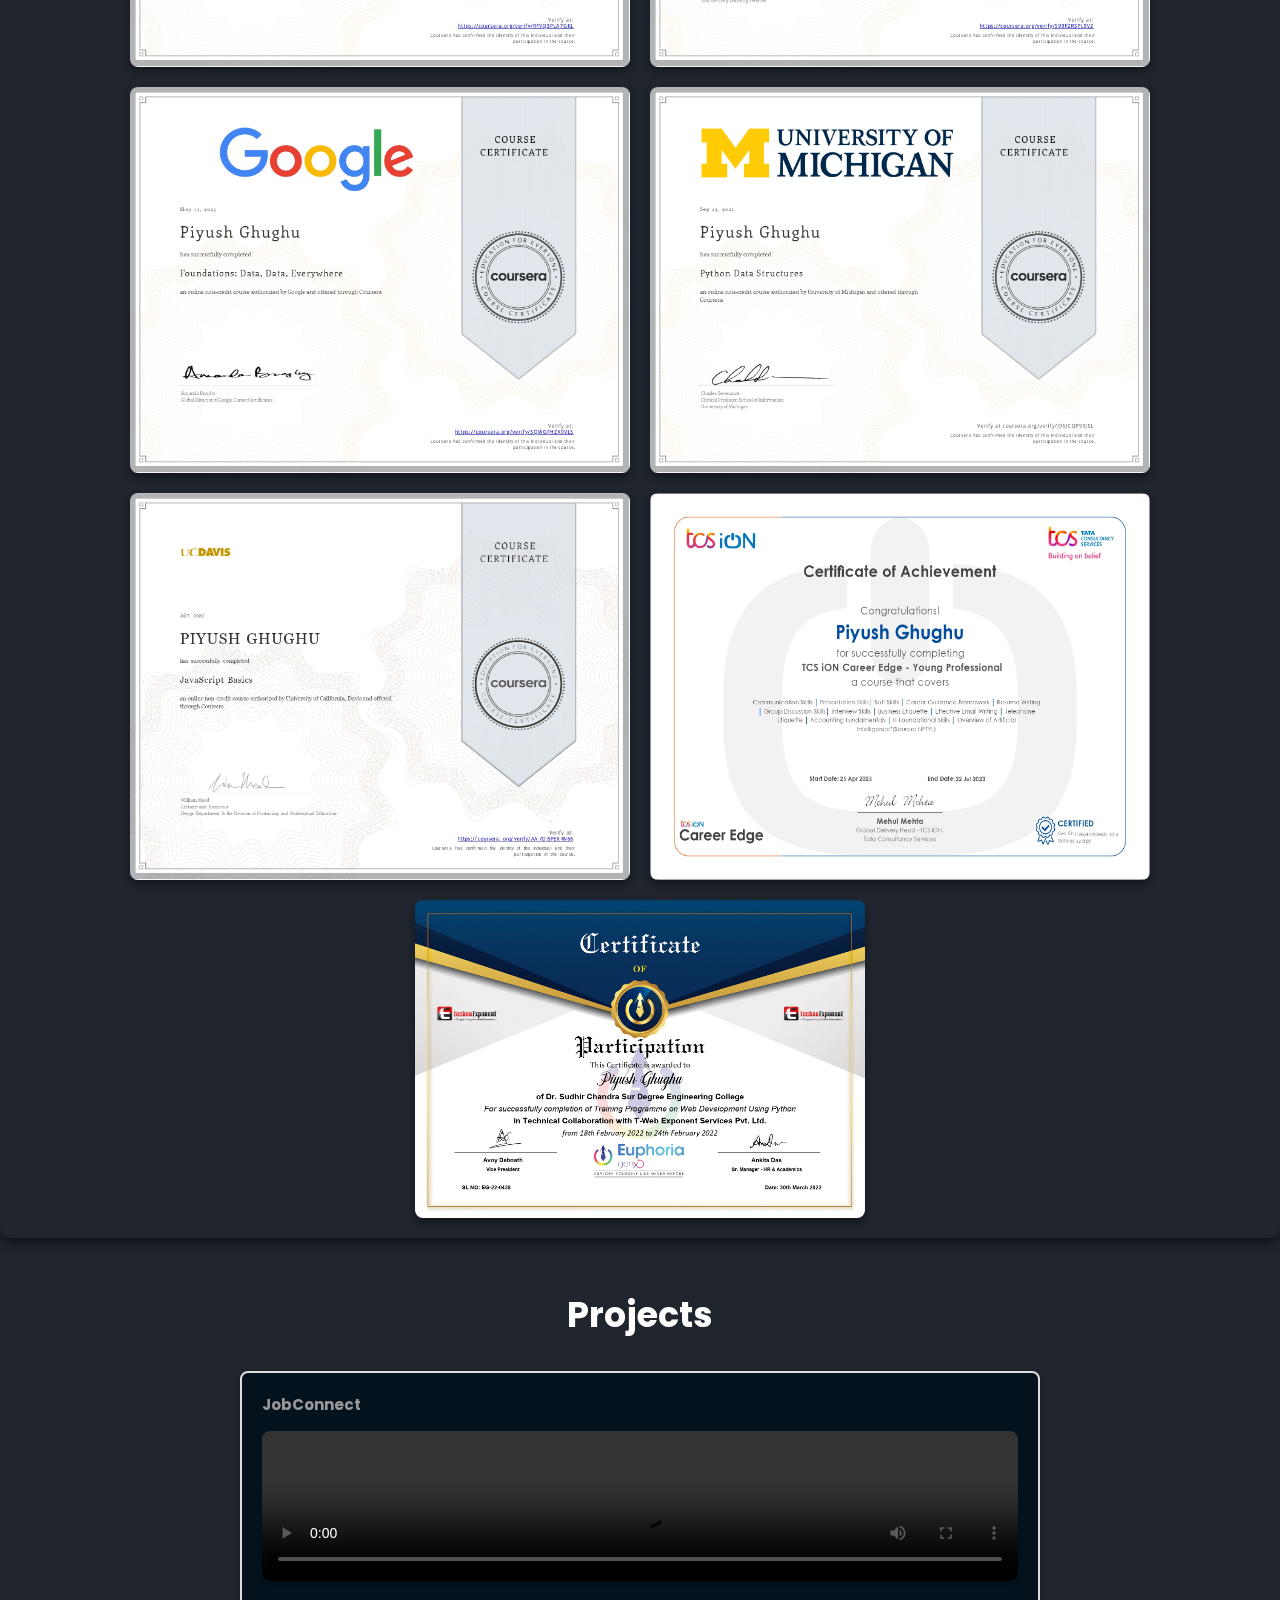
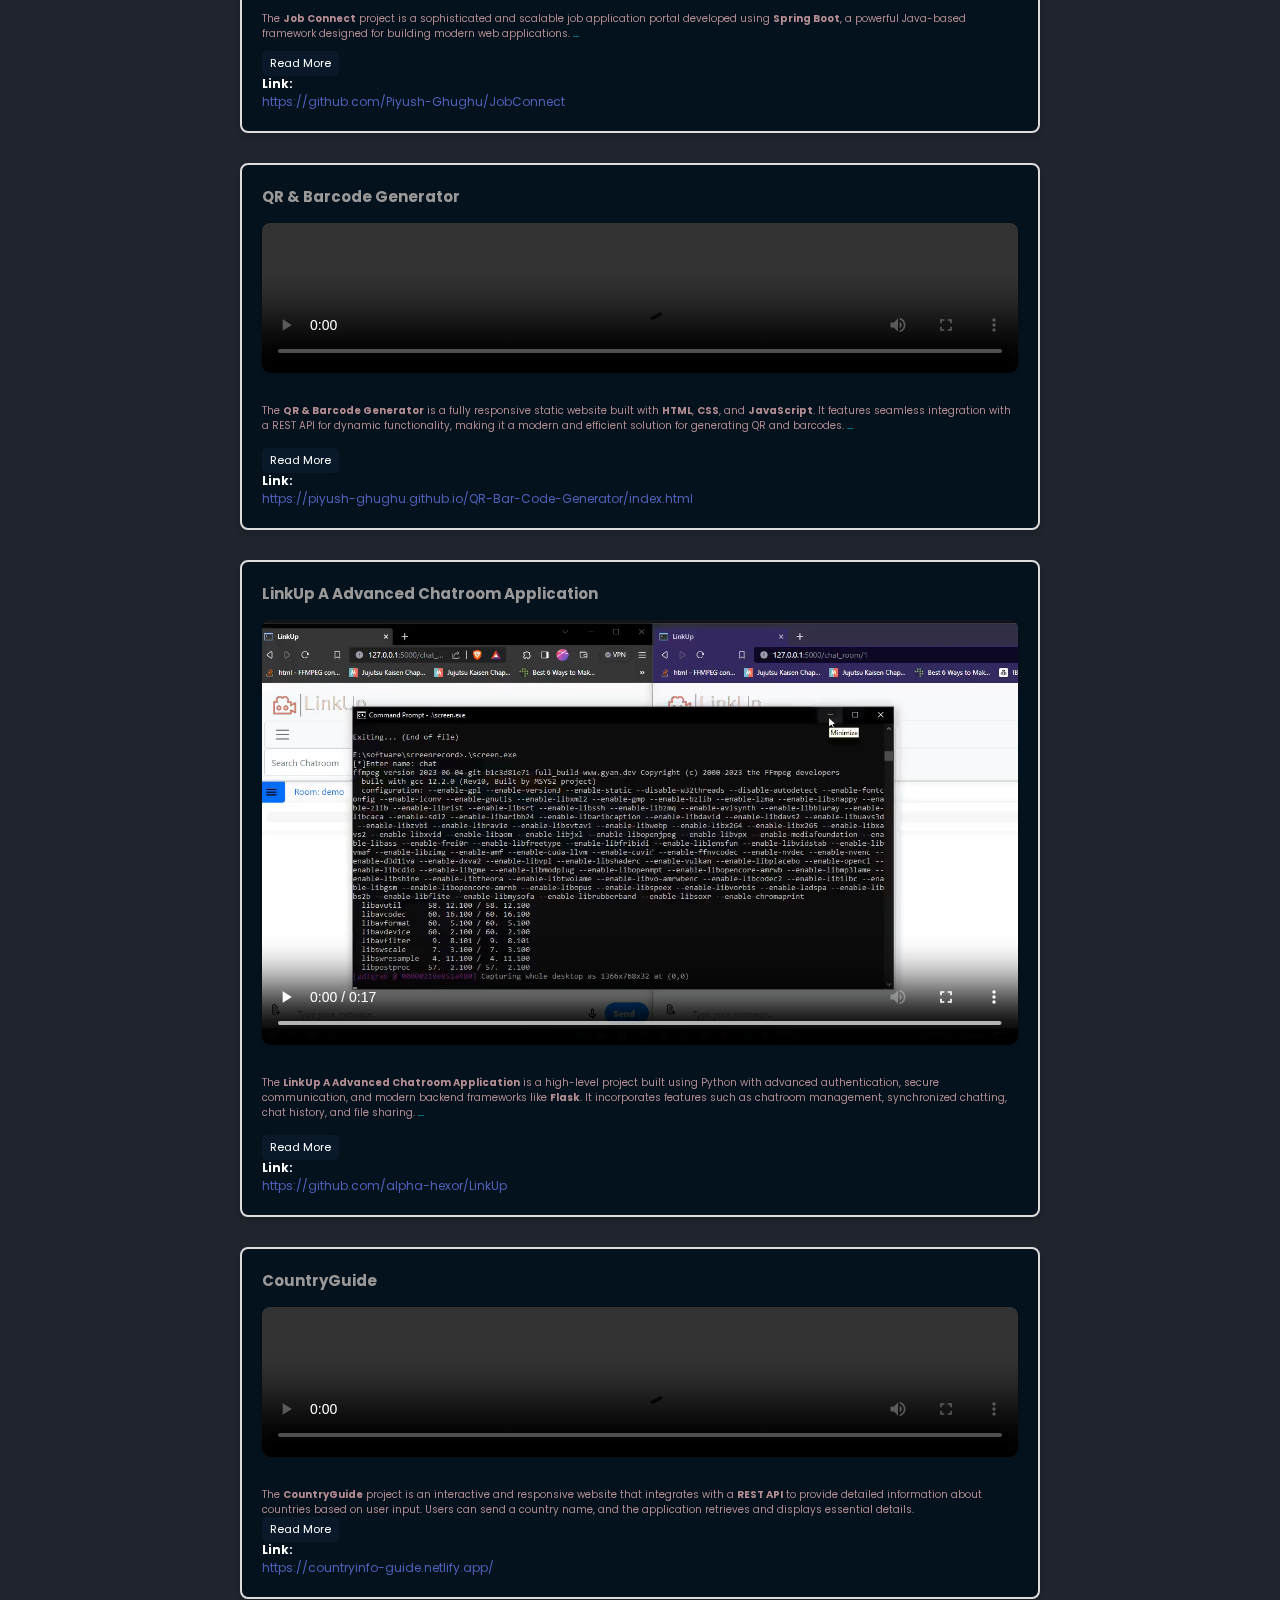
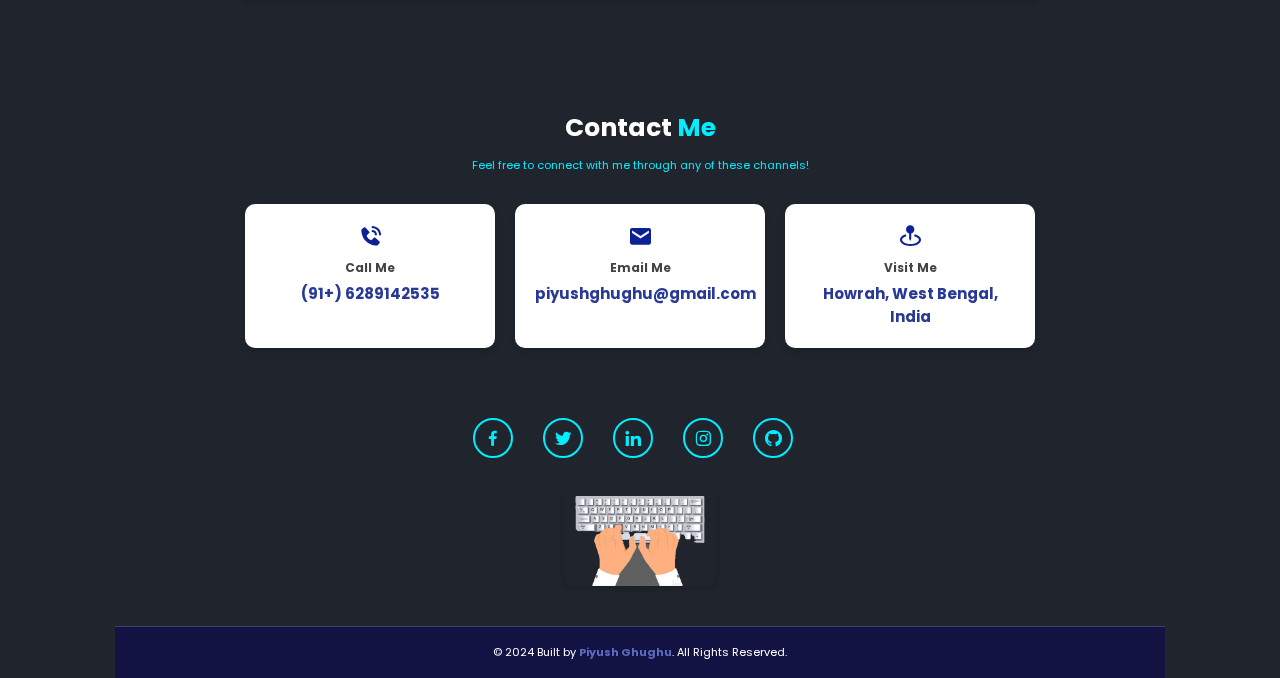
==== commit bf1c9308: "updated cv" ====
--- a/index.html
+++ b/index.html
@@ -50,7 +50,7 @@
                 <a href="https://www.instagram.com/piyush_ghughu/" target="_blank"><i class='bx bxl-twitter'></i></a>
                 <a href="https://github.com/Piyush-Ghughu" target="_blank"><i class='bx bxl-github'></i></a>
             </div>
-            <a href="cv/Piyush Ghughu_CV.pdf" class="btn animate-item" download="Piyush Ghughu_CV.pdf">Download CV</a>
+            <a href="cv/Piyush_Ghughu_CV.pdf" class="btn animate-item" download="Piyush Ghughu_CV.pdf">Download CV</a>
         </div>
         <div class="profile-container" class="home-img">
             <div class="profile-frame">
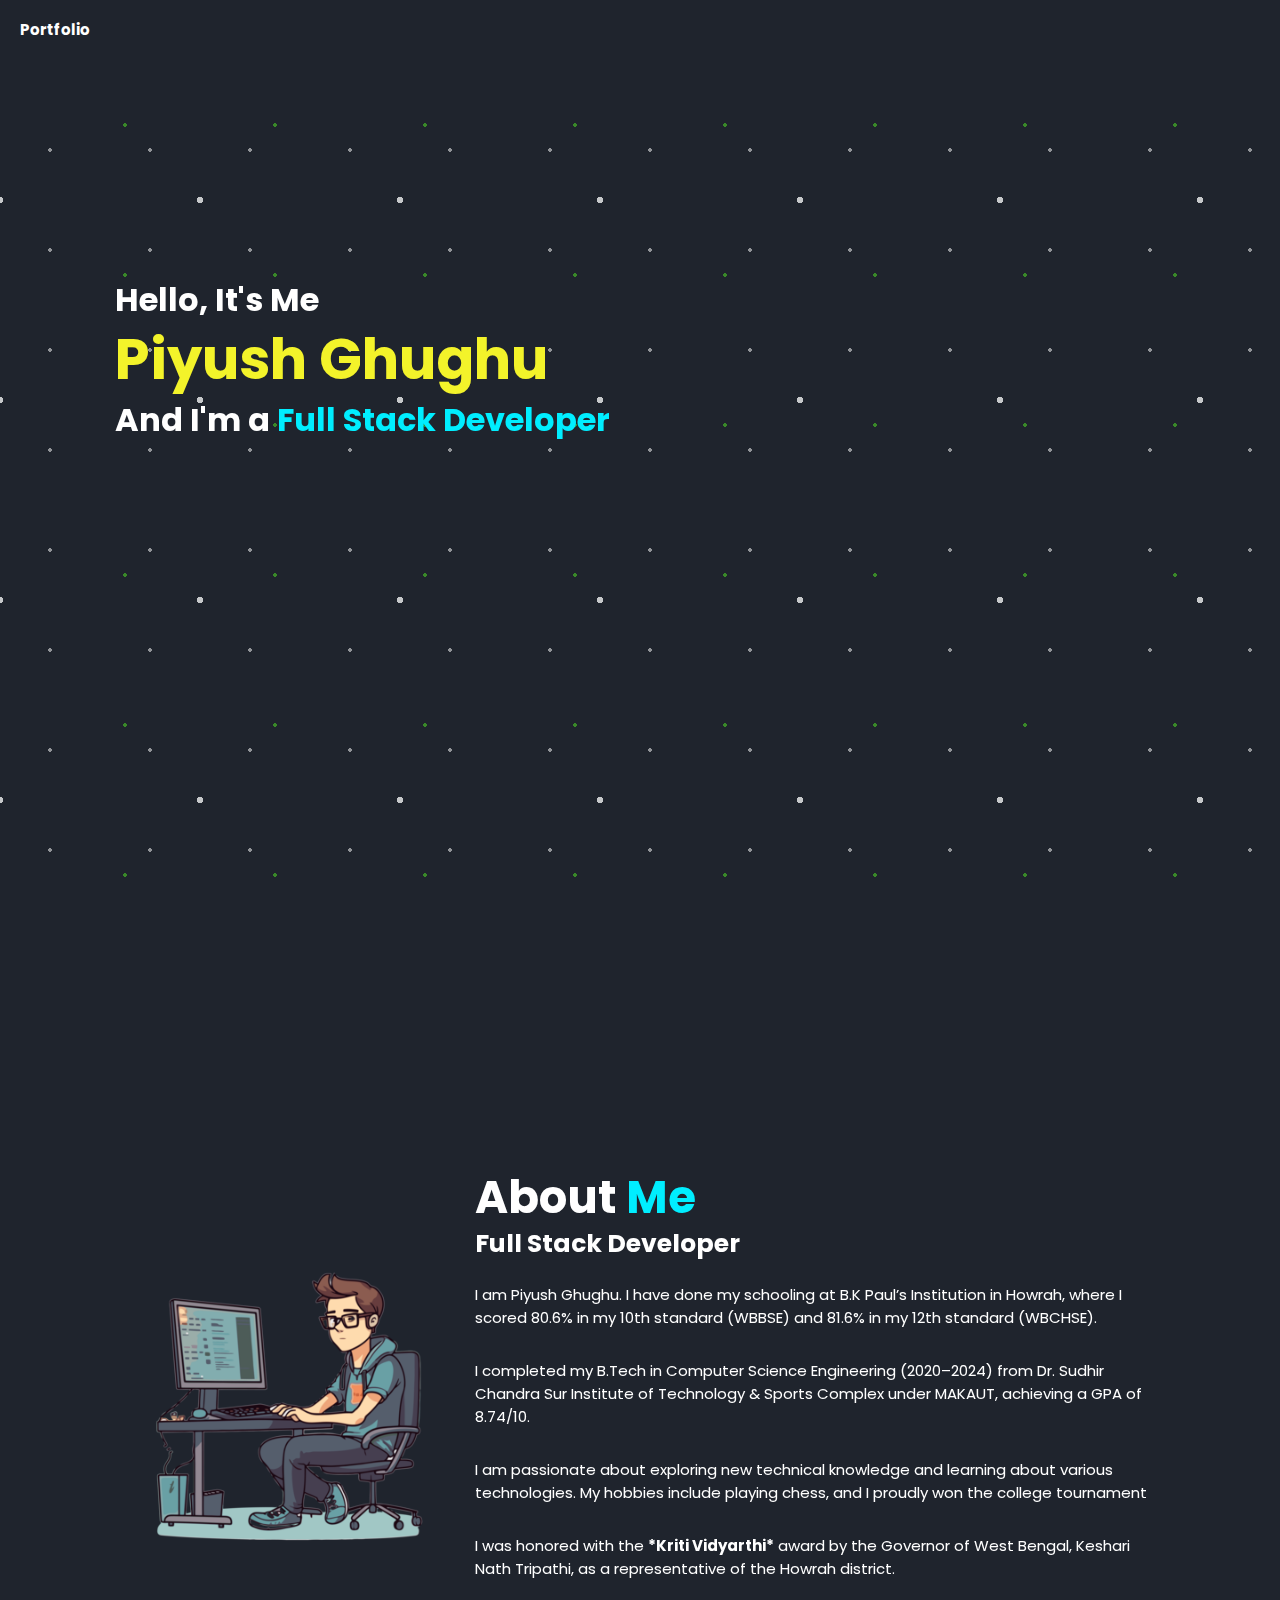
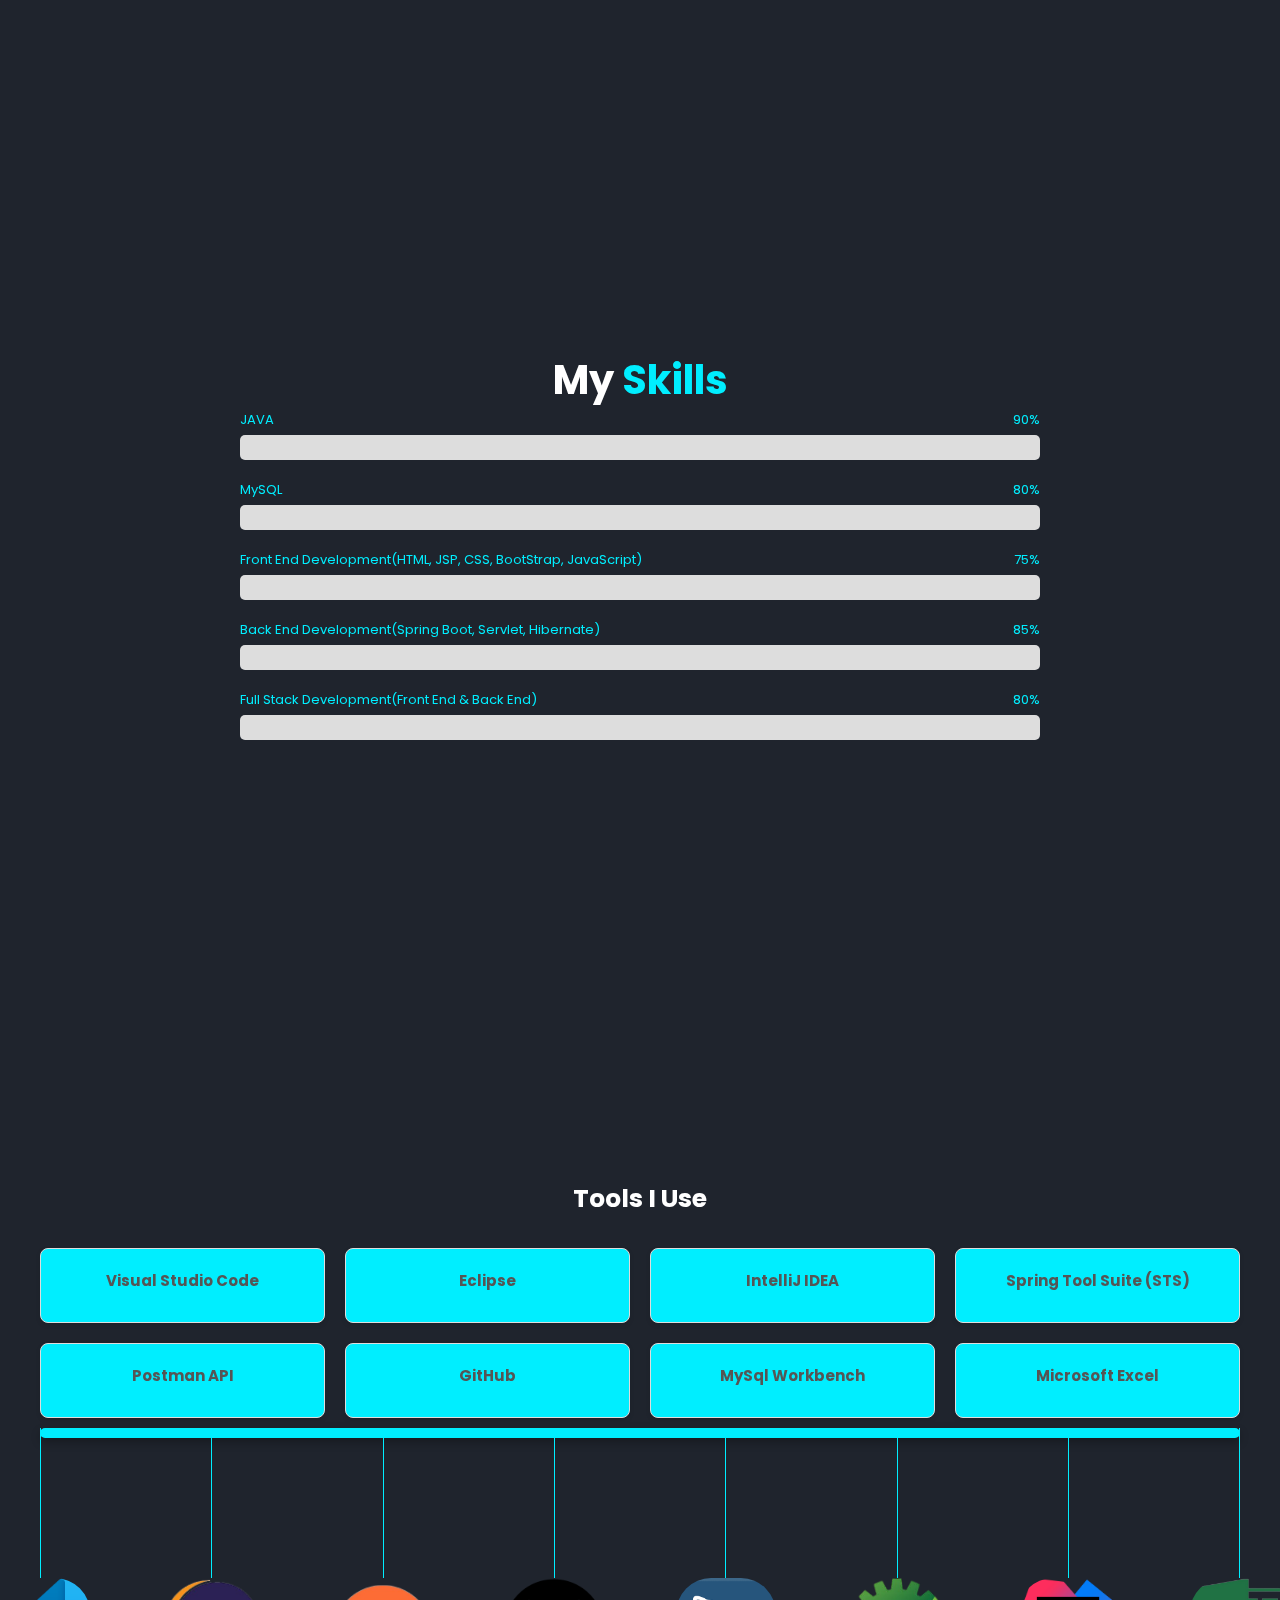
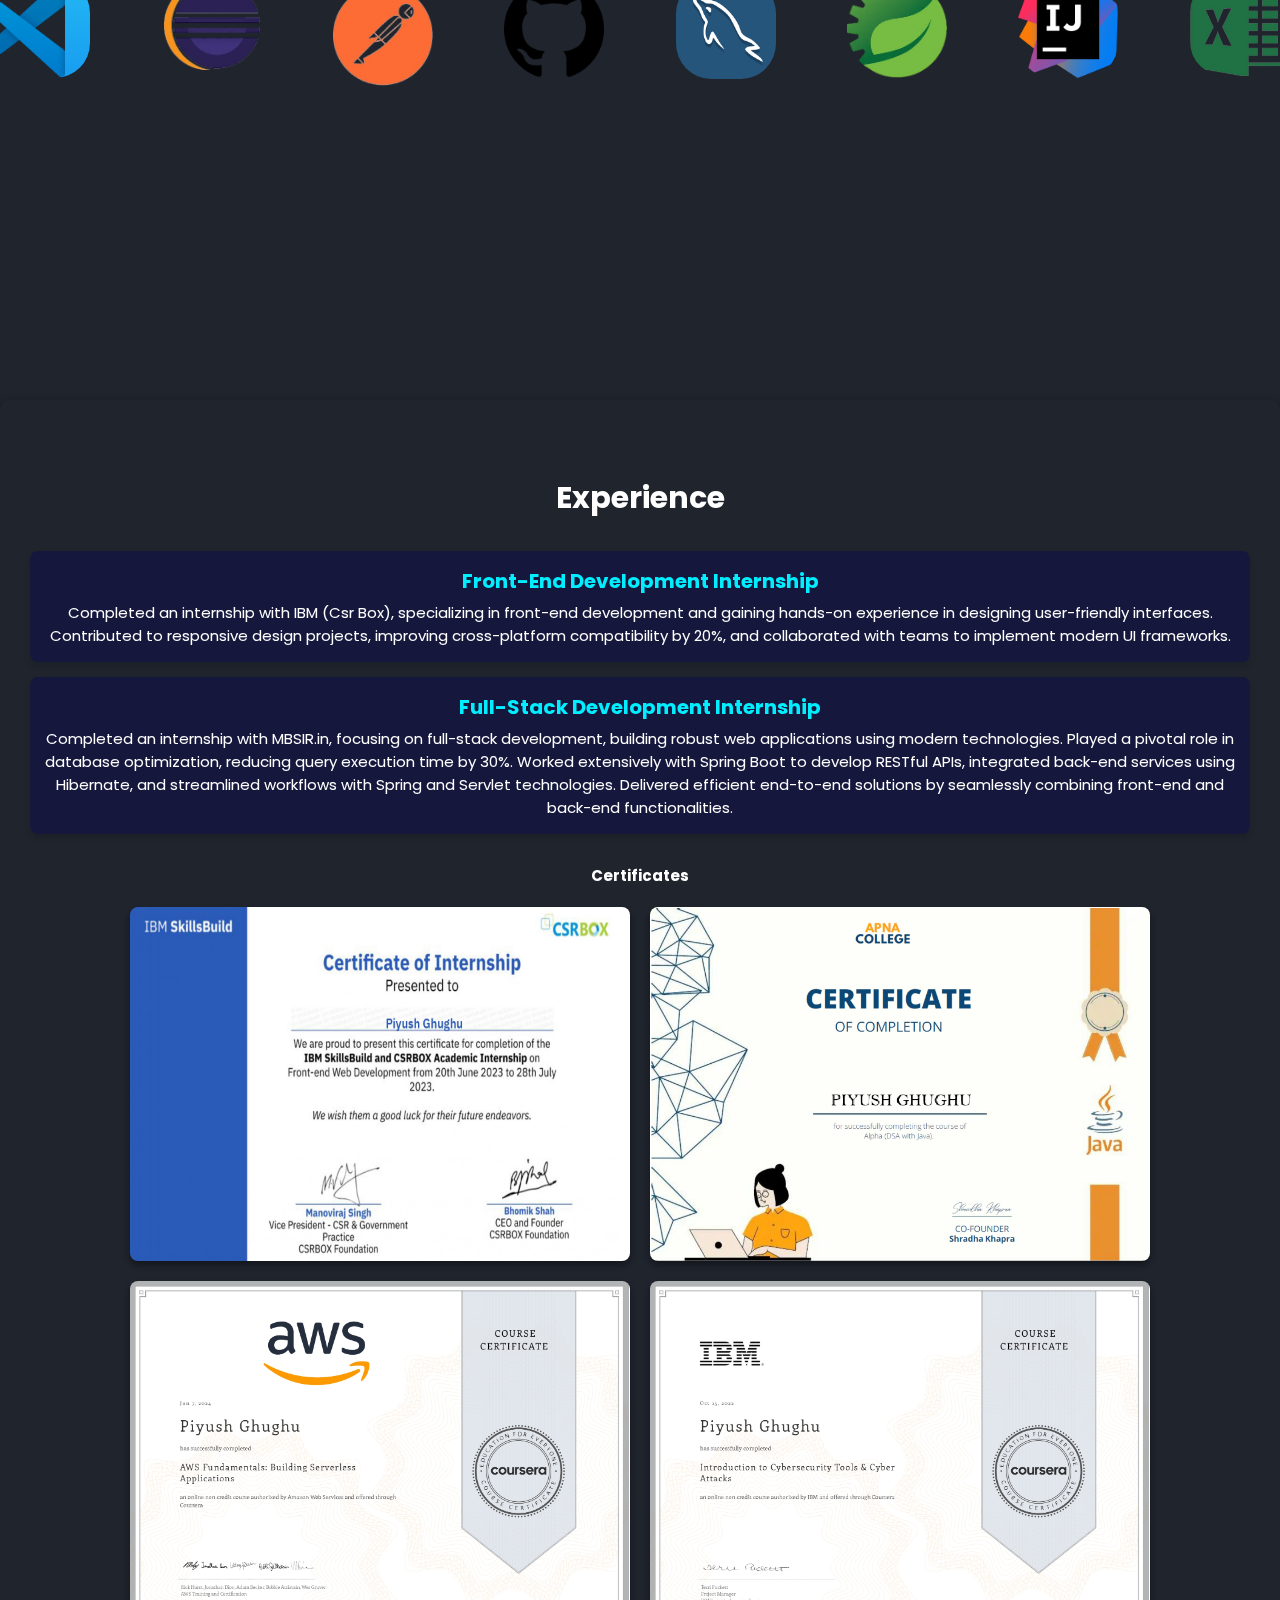
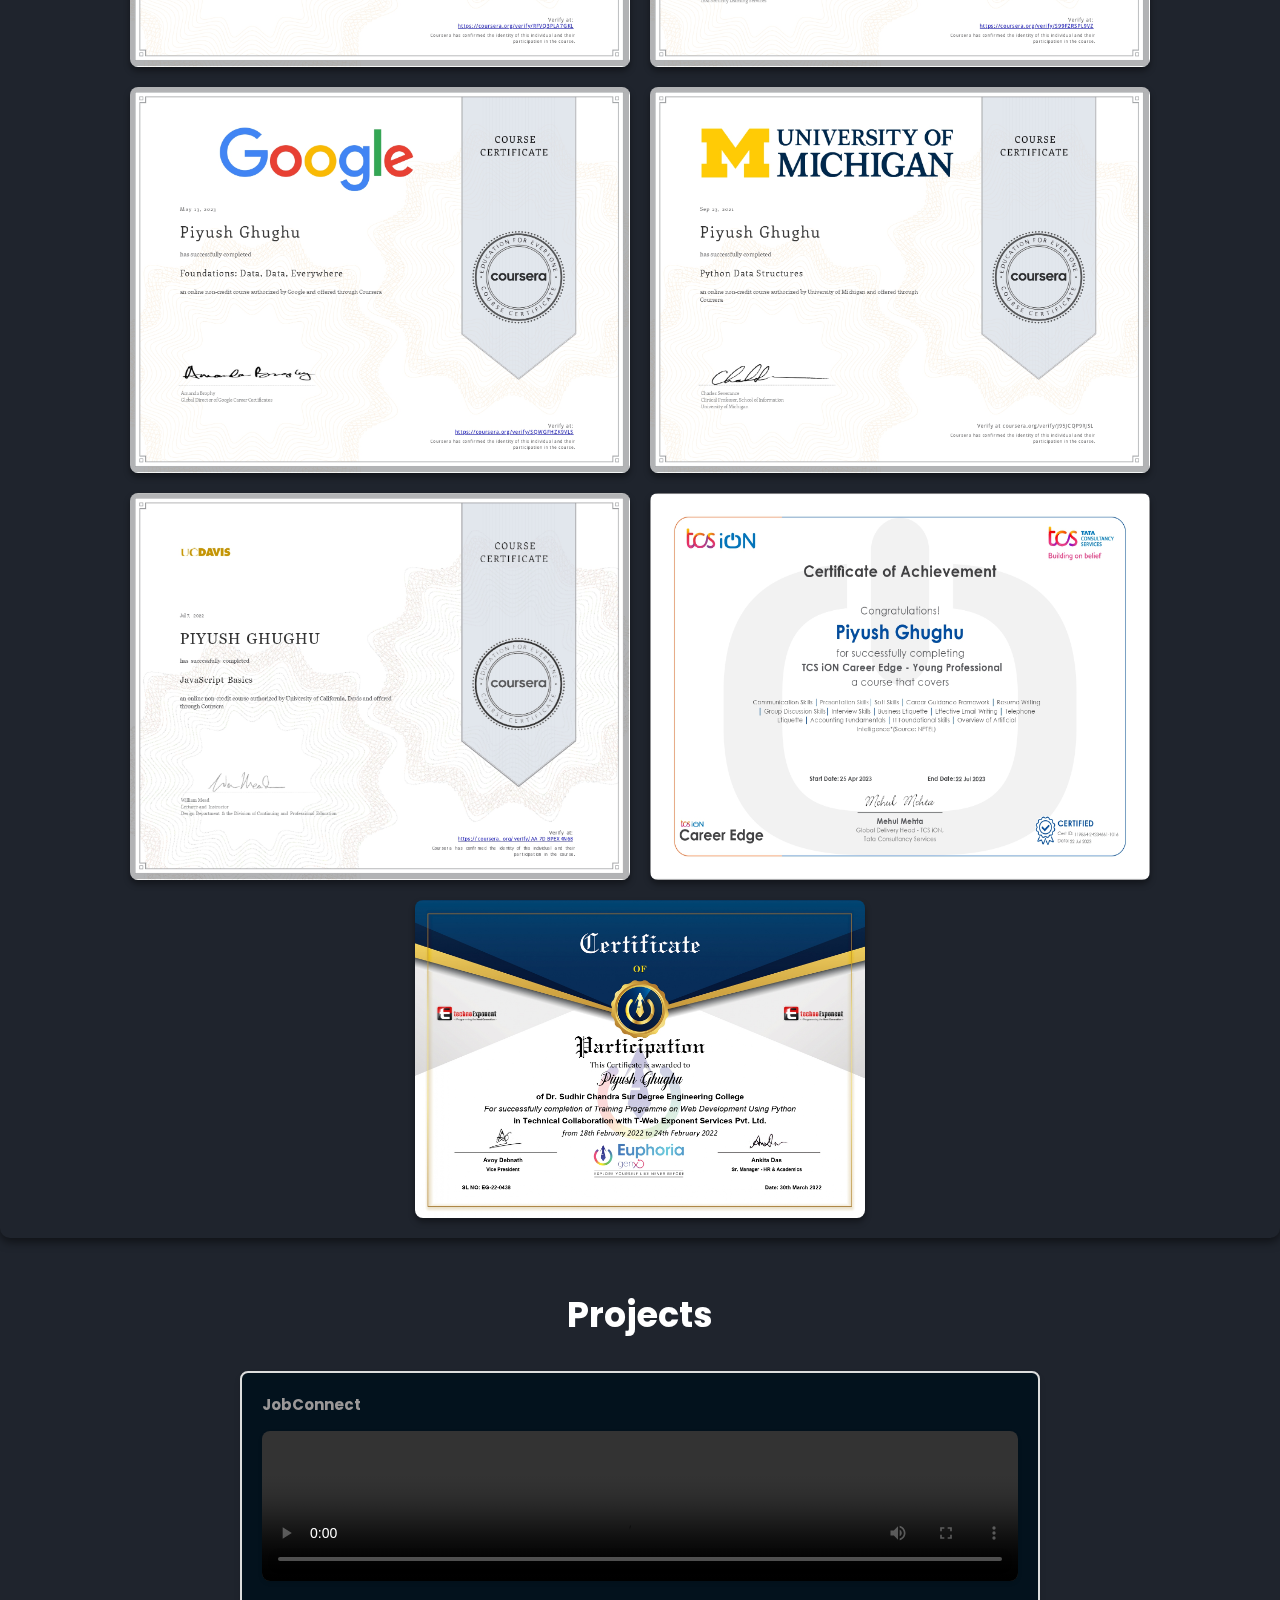
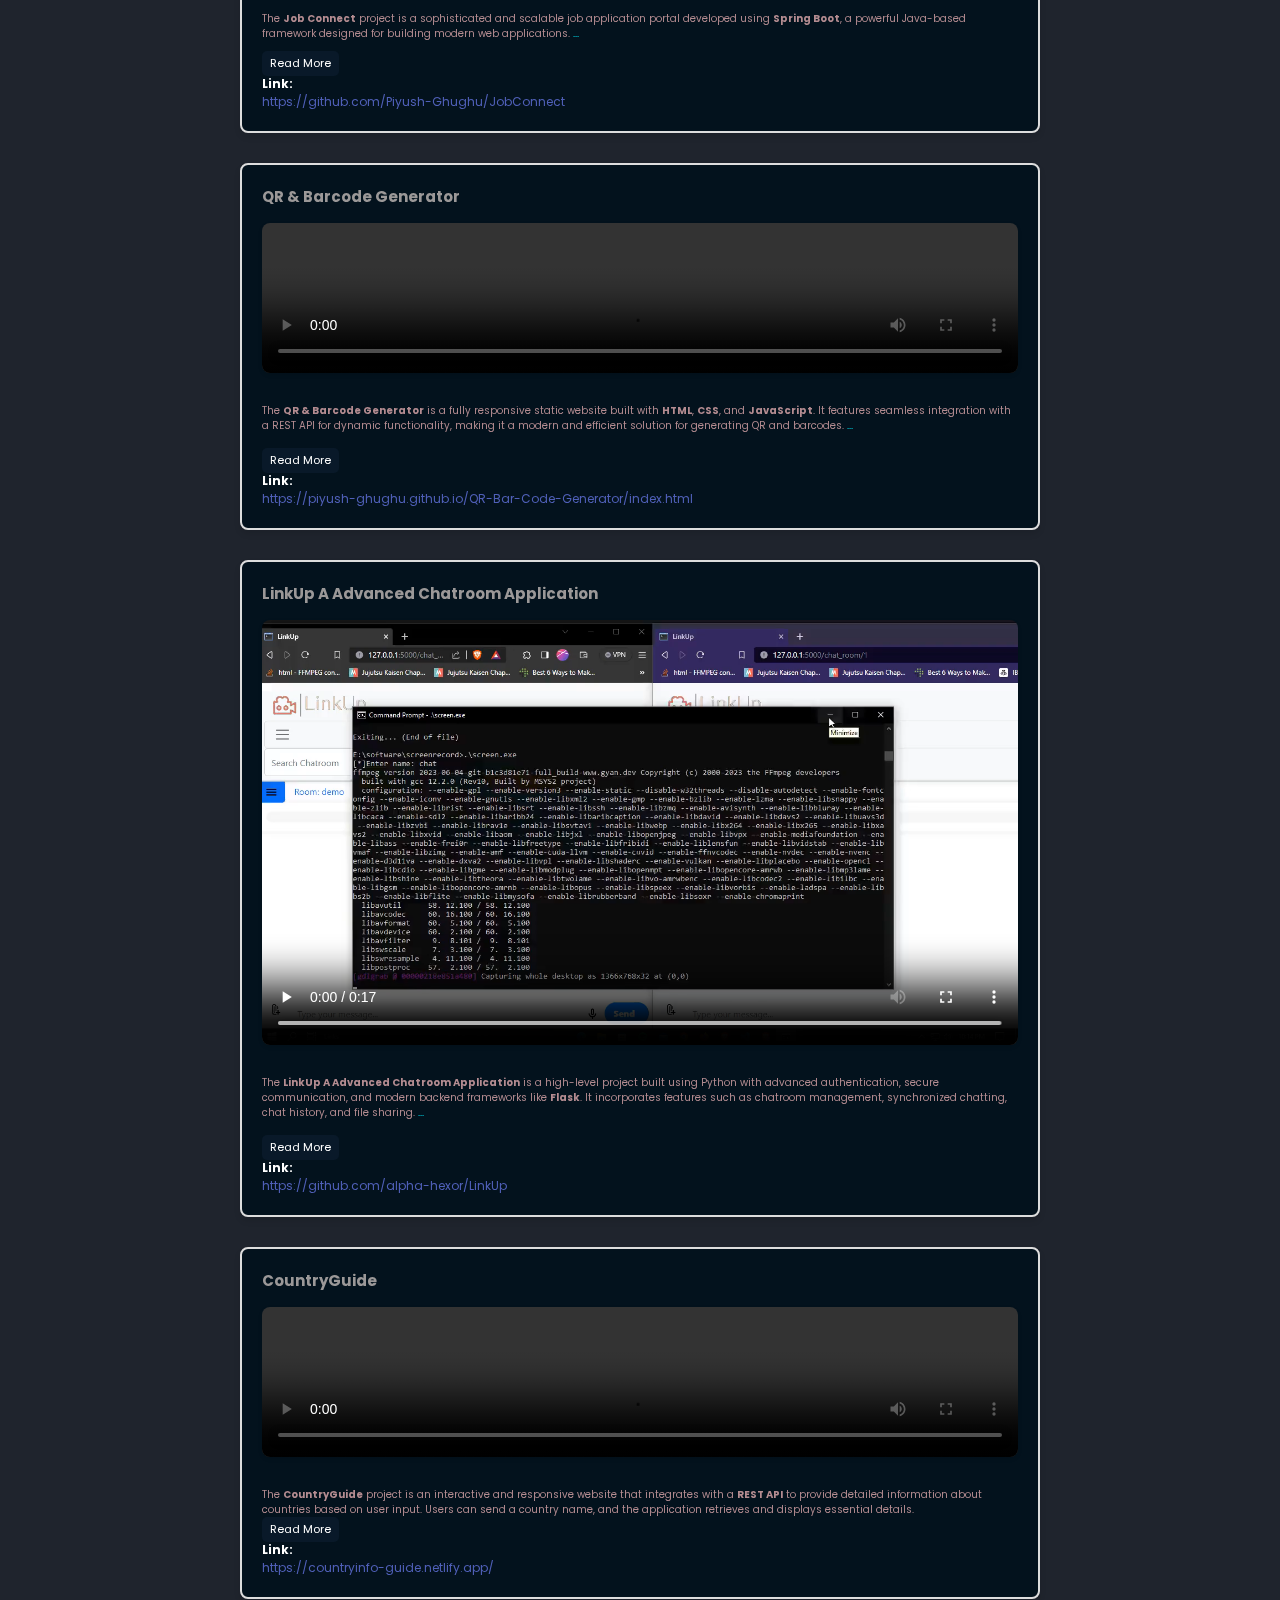
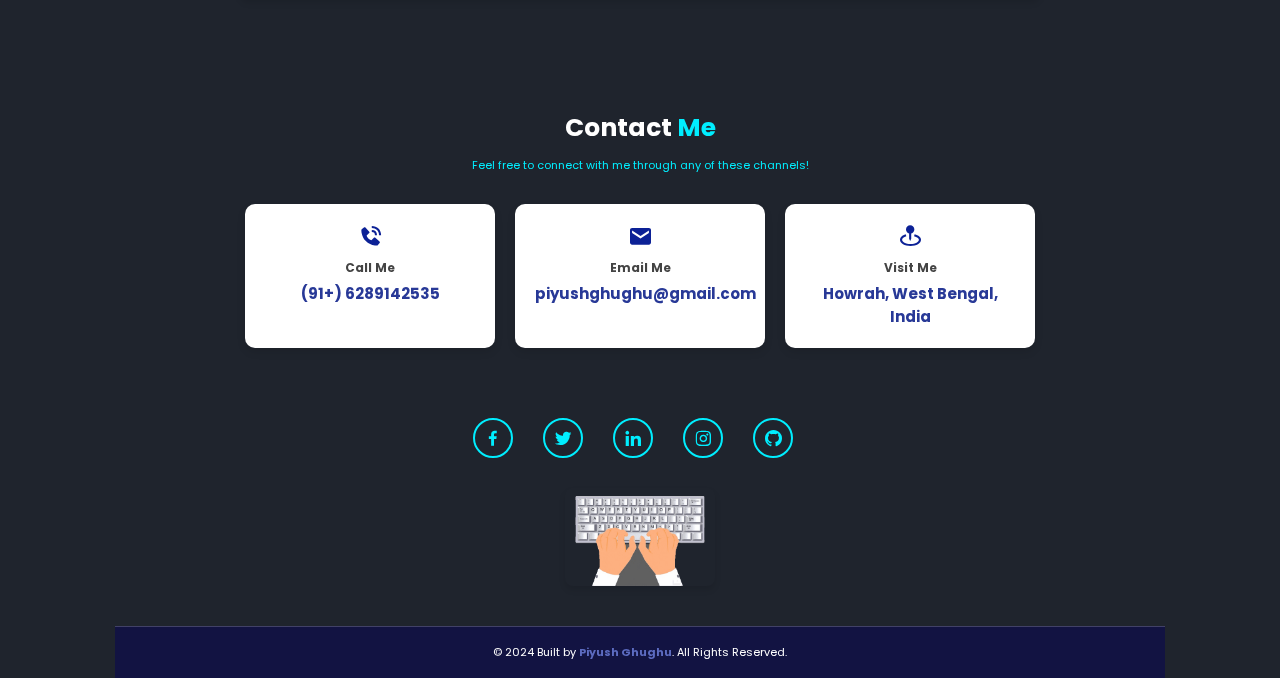
==== commit 536a04db: "Update index.html" ====
--- a/index.html
+++ b/index.html
@@ -50,7 +50,7 @@
                 <a href="https://www.instagram.com/piyush_ghughu/" target="_blank"><i class='bx bxl-twitter'></i></a>
                 <a href="https://github.com/Piyush-Ghughu" target="_blank"><i class='bx bxl-github'></i></a>
             </div>
-            <a href="cv/Piyush_Ghughu_CV.pdf" class="btn animate-item" download="Piyush Ghughu_CV.pdf">Download CV</a>
+            <a href="cv/Piyush_Ghughu_CV.pdf" class="btn animate-item" download="Piyush_Ghughu_CV.pdf">Download CV</a>
         </div>
         <div class="profile-container" class="home-img">
             <div class="profile-frame">
